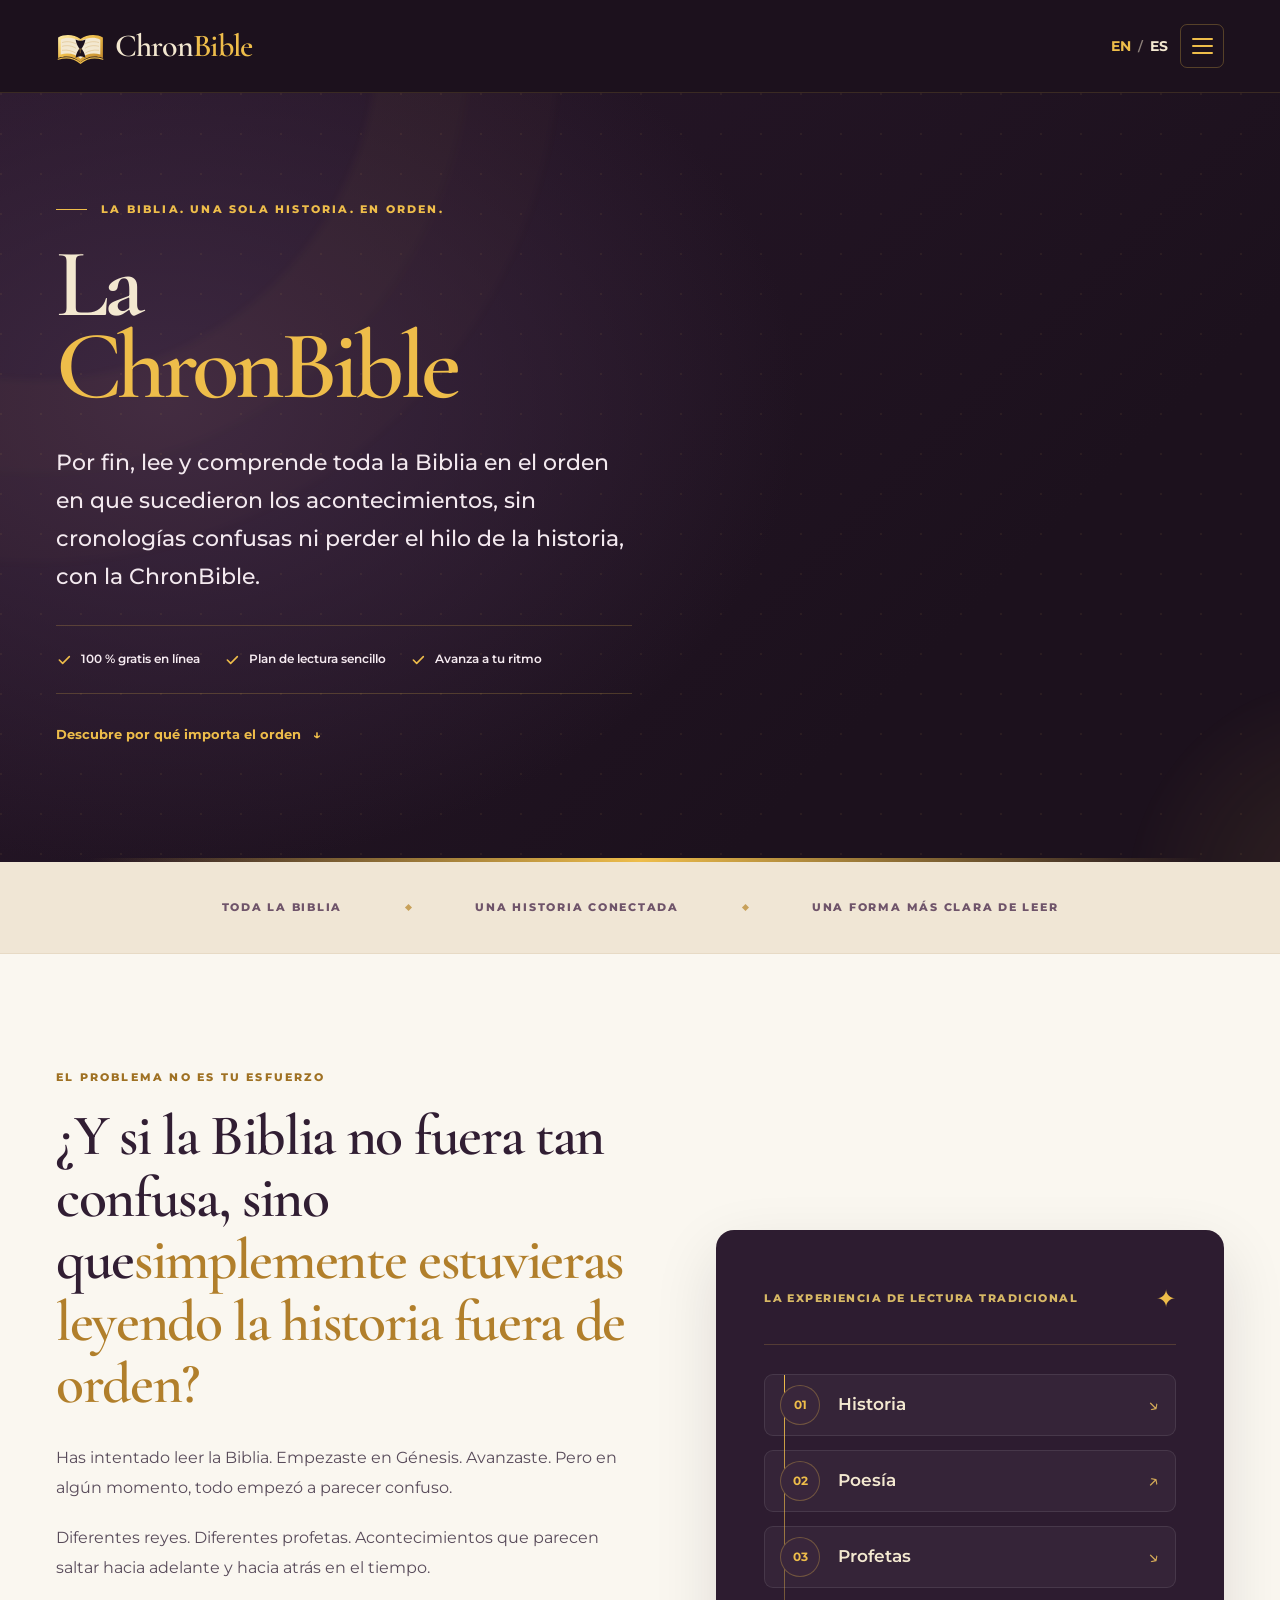
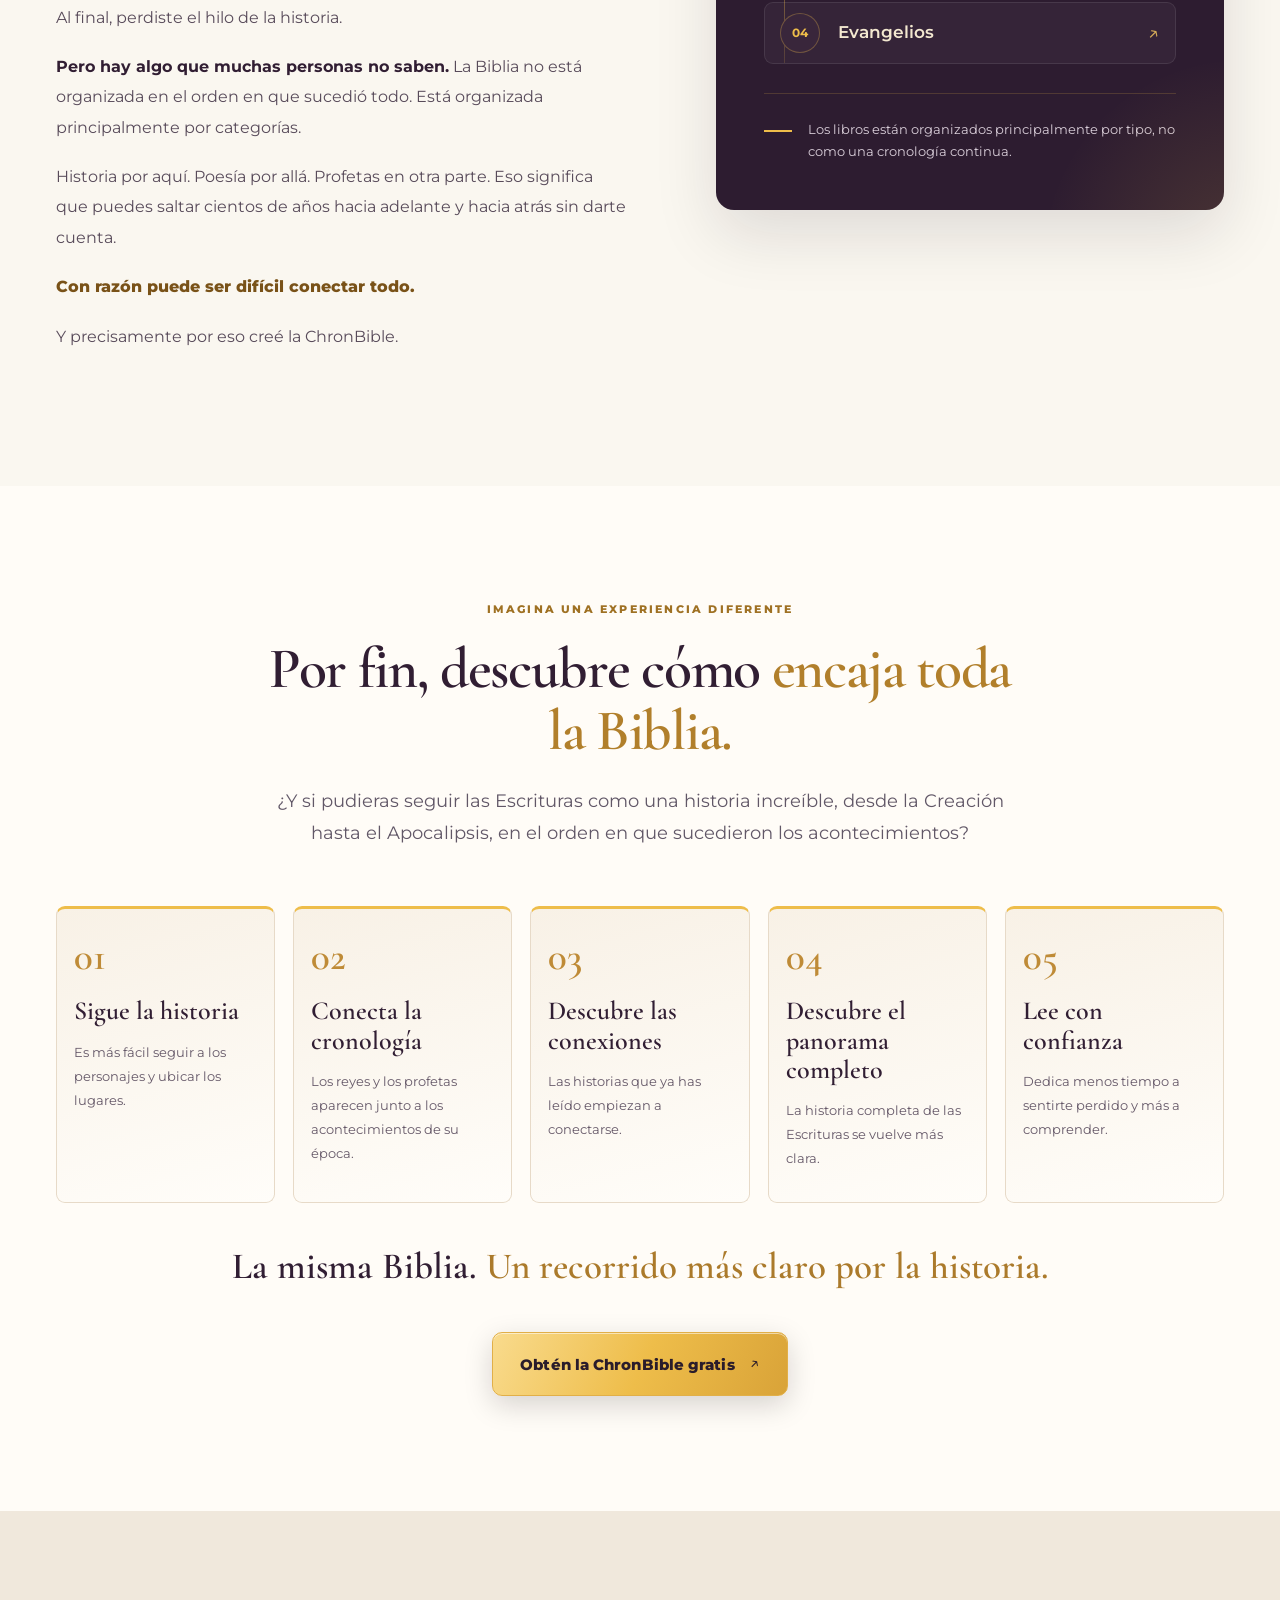
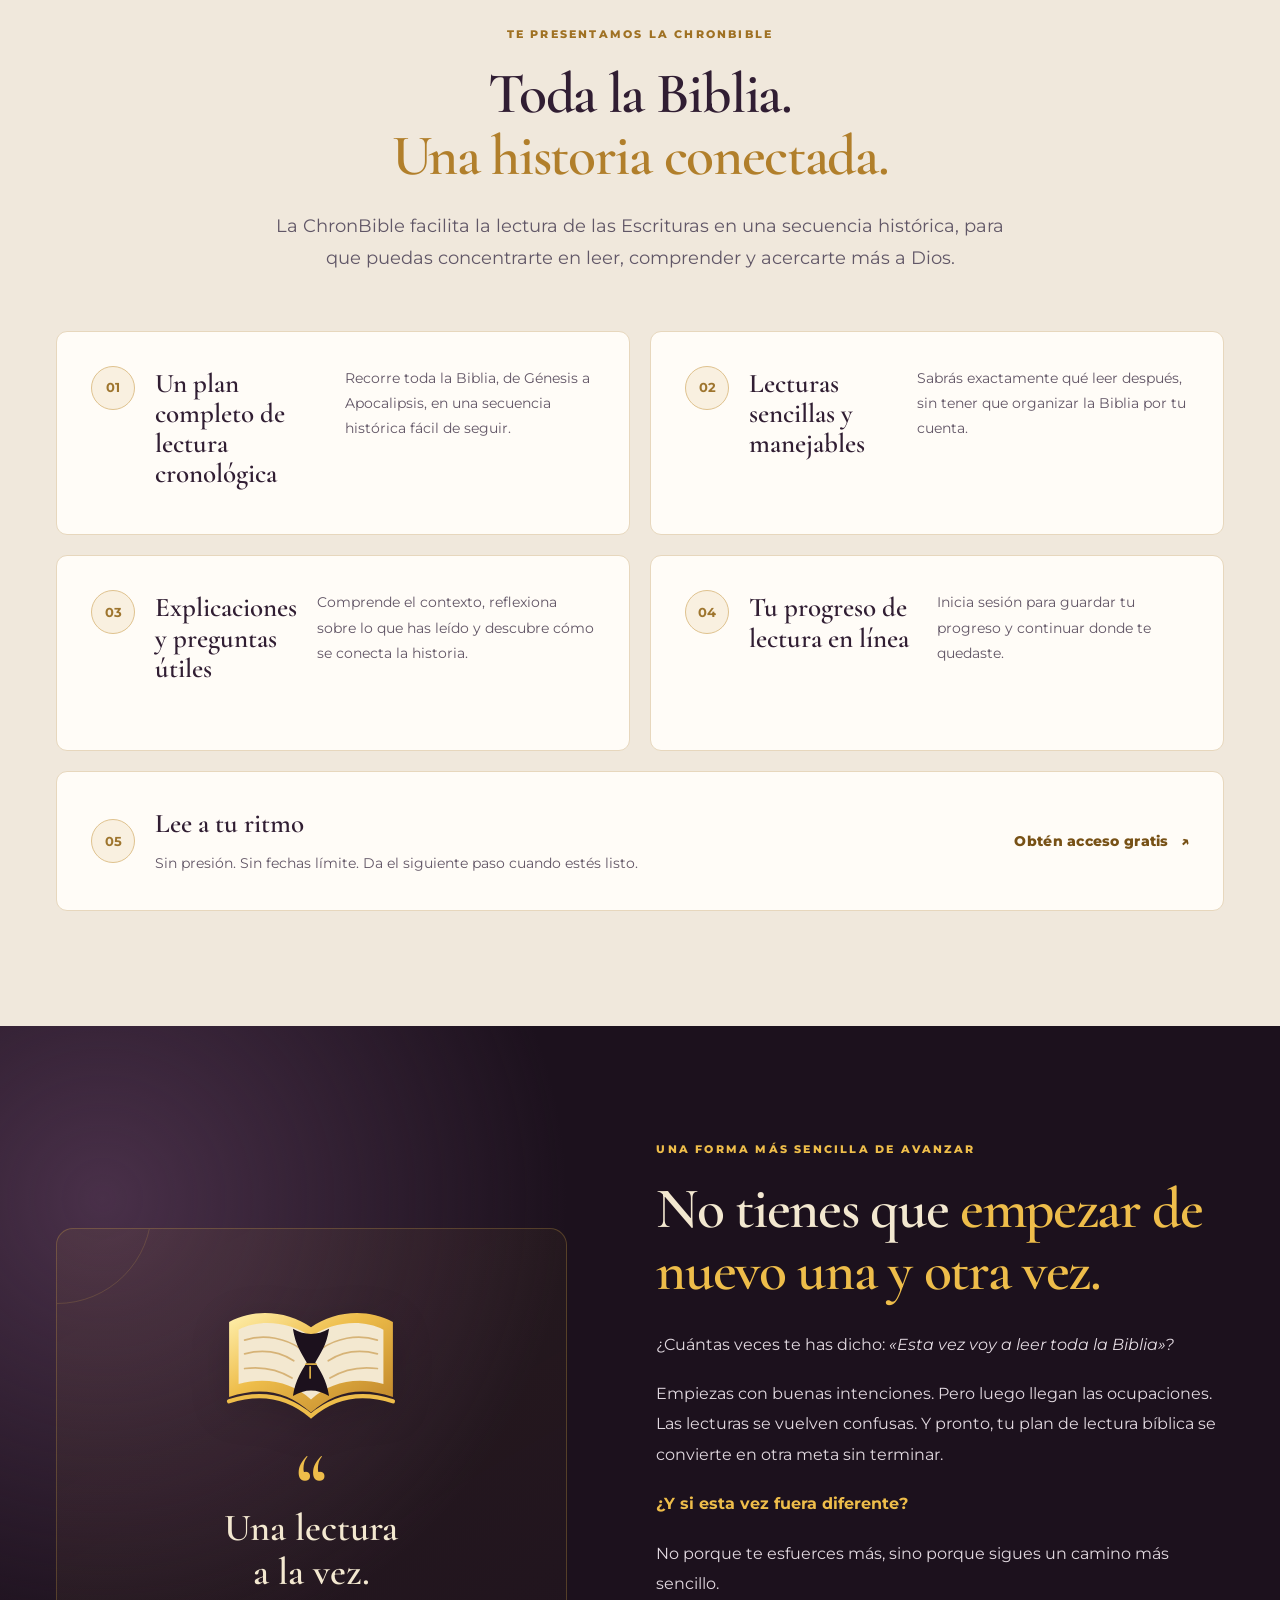
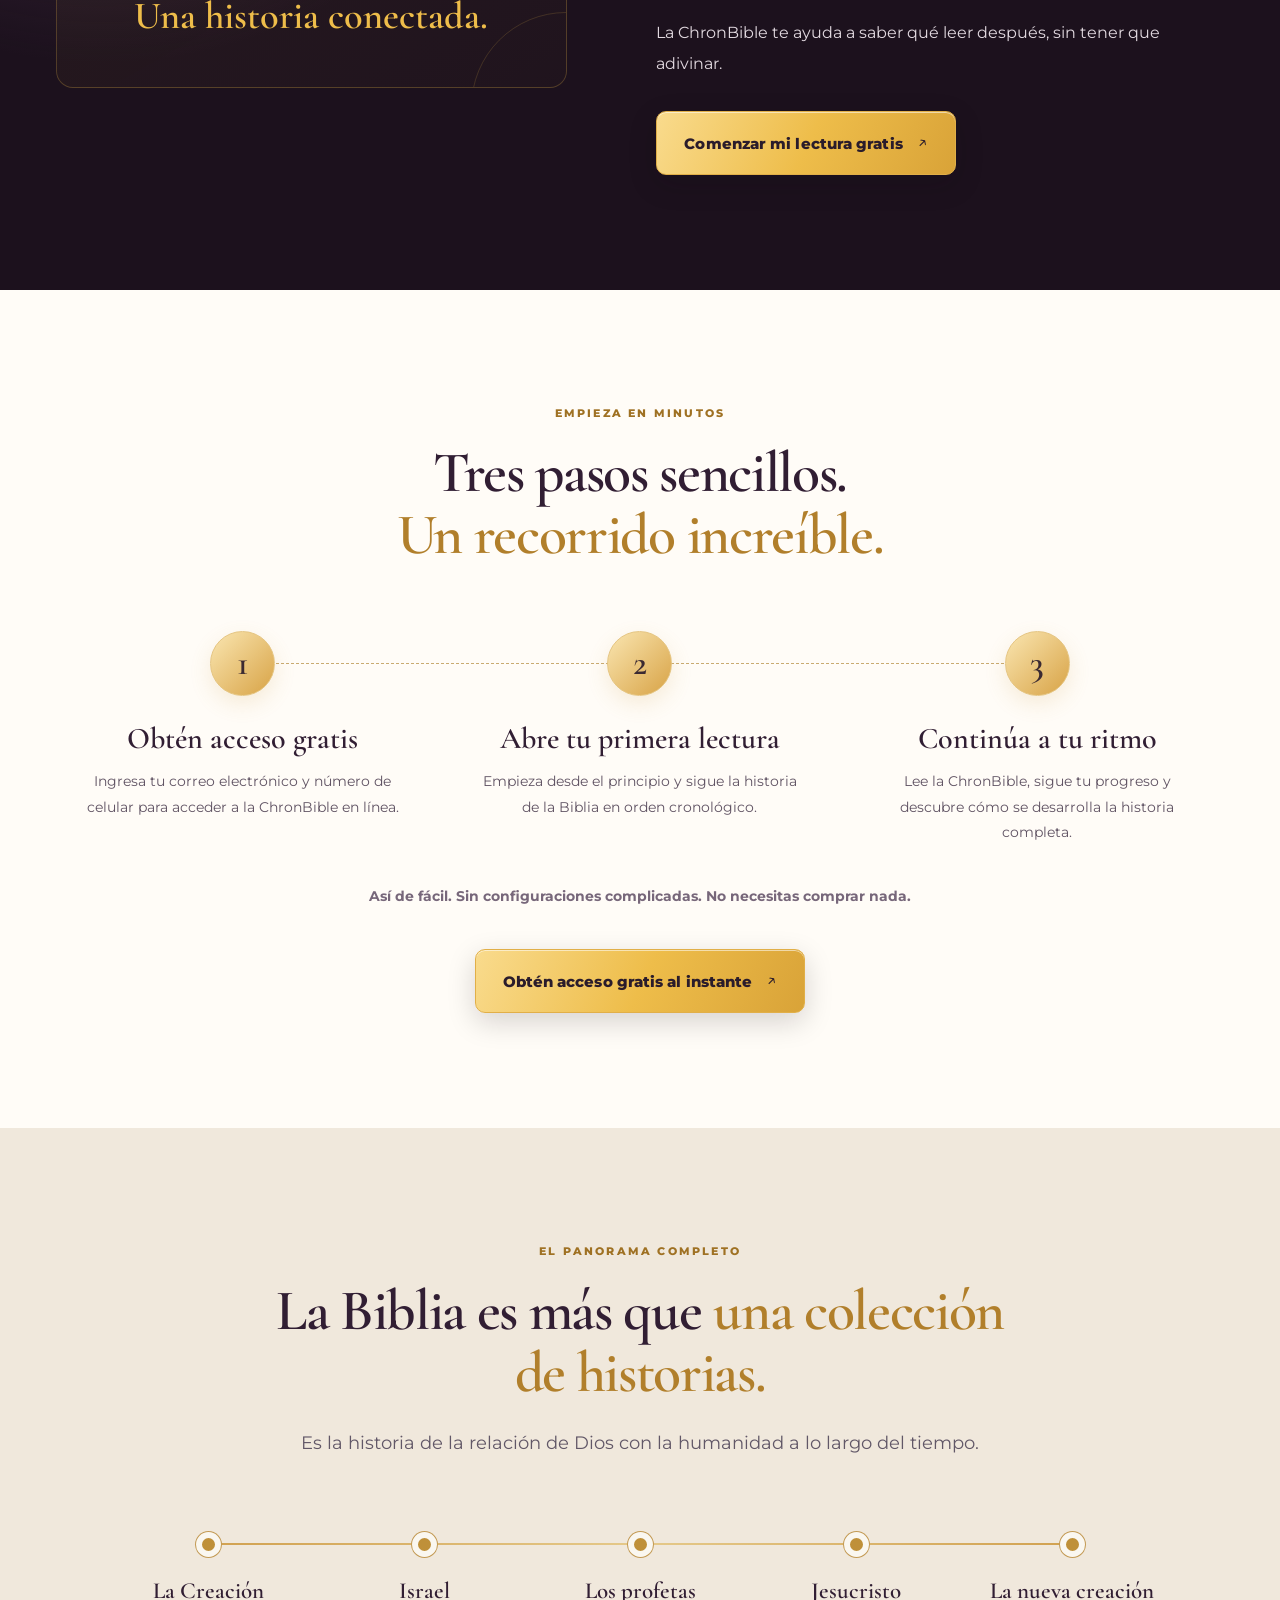
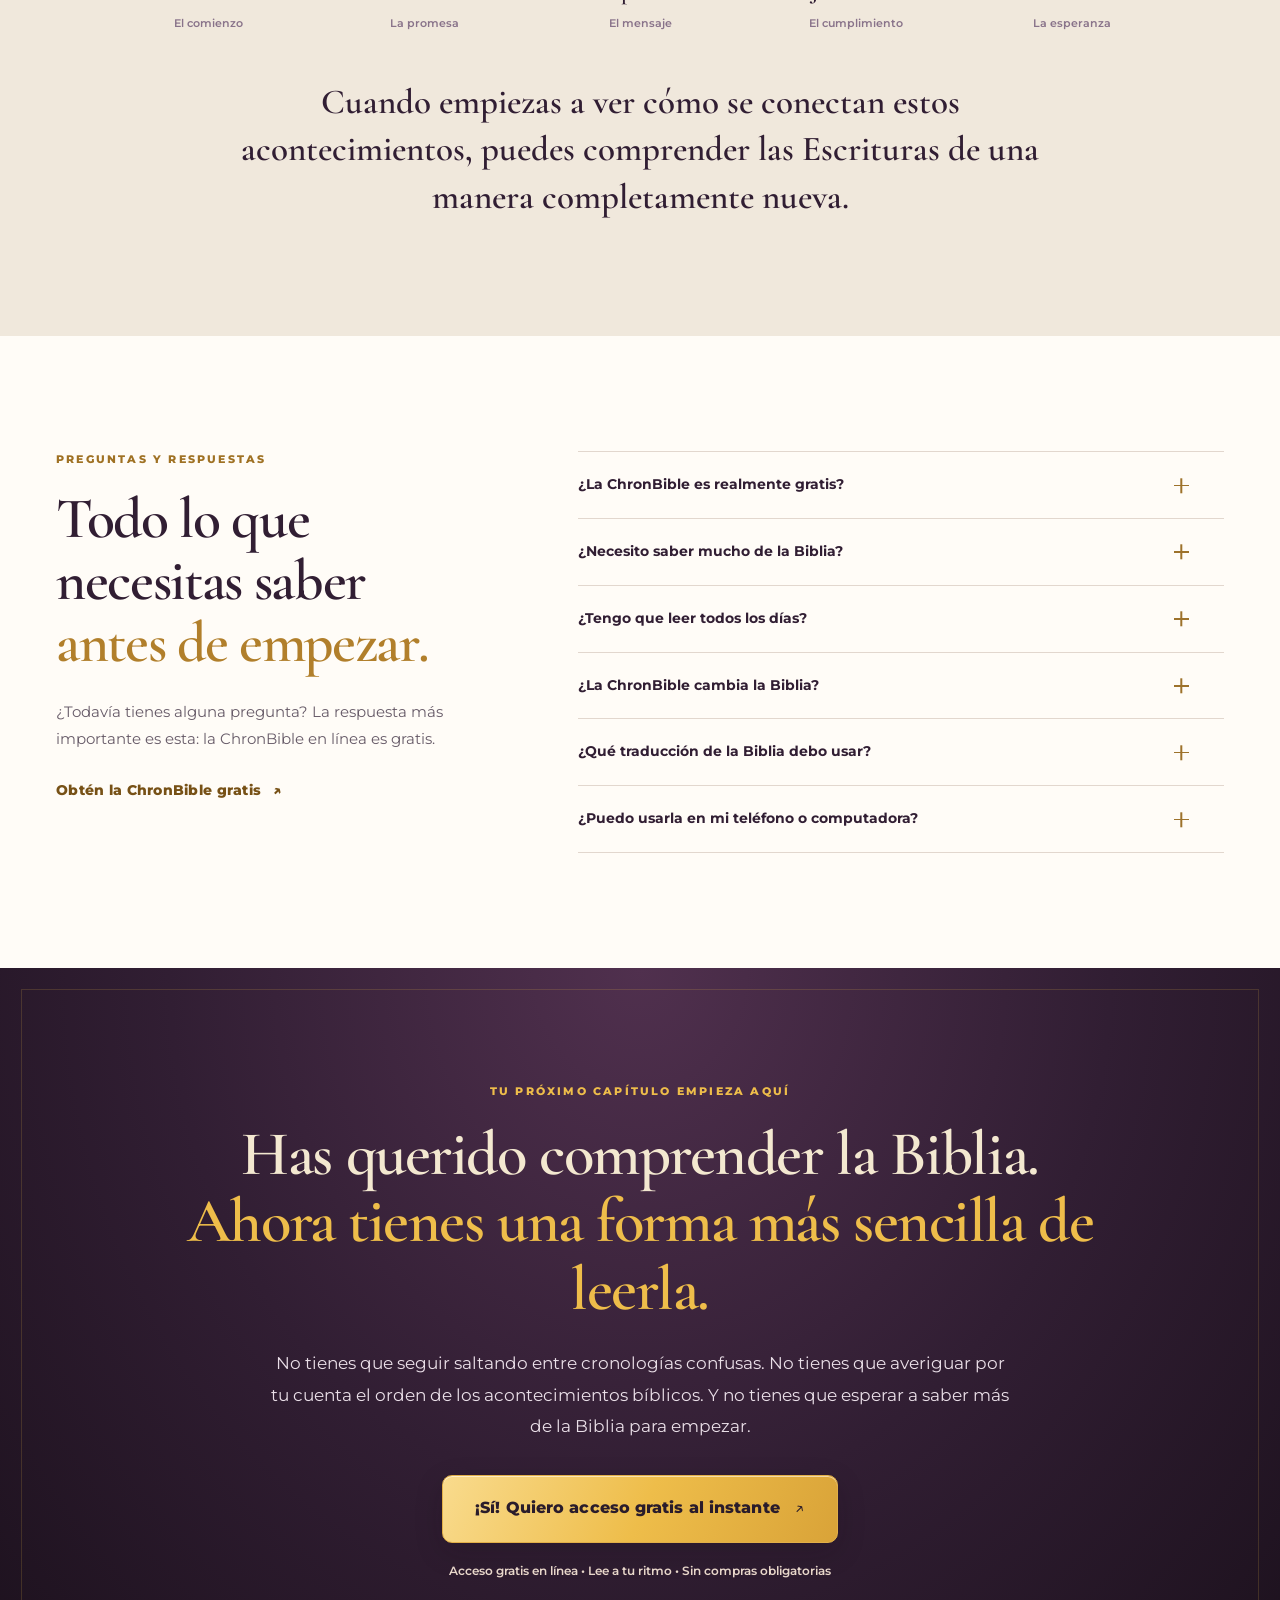
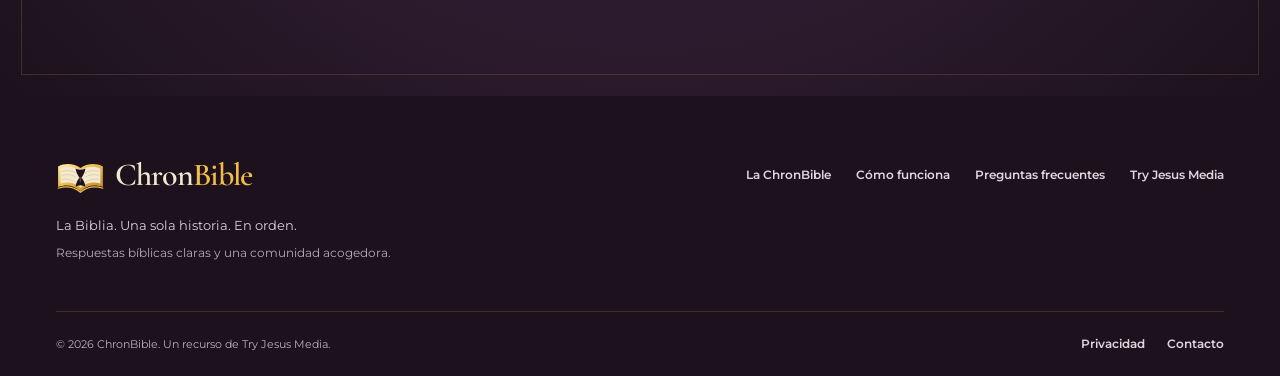
==== es/index.html @ 5b566056 "Add Spanish ChronBible landing page and EN/ES hamburger navigation on all screens" ====
<!doctype html>
<html lang="es">
<head>
  <meta charset="utf-8">
  <meta name="viewport" content="width=device-width, initial-scale=1">
  <meta name="theme-color" content="#1C111D">
  <meta name="description" content="Lee y comprende toda la Biblia en el orden en que sucedieron los acontecimientos con la ChronBible gratis. Obtén acceso al instante y sigue las Escrituras como una historia conectada.">
  <meta property="og:type" content="website">
  <meta property="og:site_name" content="ChronBible">
  <meta property="og:title" content="La ChronBible | La Biblia. Una sola historia. En orden.">
  <meta property="og:description" content="Por fin, lee y comprende toda la Biblia en el orden en que sucedieron los acontecimientos, sin cronologías confusas ni perder el hilo de la historia.">
  <title>La ChronBible | Lee la Biblia en el orden en que sucedió</title>
  <link rel="alternate" hreflang="en" href="/">
  <link rel="alternate" hreflang="es" href="/es/">
  <link rel="icon" type="image/svg+xml" href="/favicon.svg">
  <link rel="preconnect" href="https://fonts.googleapis.com">
  <link rel="preconnect" href="https://fonts.gstatic.com" crossorigin>
  <link href="https://fonts.googleapis.com/css2?family=Cormorant+Garamond:wght@500;600;700&family=Montserrat:wght@400;500;600;700;800&display=swap" rel="stylesheet">
  <link rel="stylesheet" href="/styles.css?v=20261124-language-menu">
  <script defer src="/script.js?v=20261124-language-menu"></script>
</head>
<body>
  <a class="skip-link" href="#main">Ir al contenido</a>

  <!-- Shared emblem. The gold Bible contains an hourglass in plum negative space. -->
  <svg class="svg-sprite" aria-hidden="true" xmlns="http://www.w3.org/2000/svg">
    <defs>
      <linearGradient id="cb-gold" x1="0" y1="0" x2="1" y2="1">
        <stop offset="0" stop-color="#fff0ae"/>
        <stop offset=".42" stop-color="#EEBD4A"/>
        <stop offset="1" stop-color="#bd8328"/>
      </linearGradient>
      <symbol id="chronbible-mark" viewBox="0 0 208 174">
        <path d="M104 57C78 39 40 34 9 51v87c38-13 68-6 95 18 27-24 57-31 95-18V51c-31-17-69-12-95 6Z" fill="url(#cb-gold)"/>
        <path d="M104 68C80 51 45 47 20 60v63c34-9 63-1 84 18 21-19 50-27 84-18V60c-25-13-60-9-84 8Z" fill="#F3E8D0"/>
        <path d="M27 72c24-8 49-1 65 10M27 88c23-6 43-1 57 8M27 105c23-3 42 3 55 11M181 72c-24-8-49-1-65 10M181 88c-23-6-43-1-57 8M181 105c-23-3-42 3-55 11" fill="none" stroke="#bd8328" stroke-width="2" stroke-linecap="round" opacity=".52"/>
        <!-- The hourglass is intentionally cut out of the pages, not drawn as a second object. -->
        <path d="M83 59Q104 71 125 59C122 79 114 89 109 98c5 9 13 19 16 39q-21-13-42 0c3-20 11-30 16-39-5-9-13-19-16-39Z" fill="#1C111D"/>
        <path d="M98 100h12M103 103v13" stroke="#EEBD4A" stroke-linecap="round" stroke-width="2" opacity=".9"/>
        <path d="M9 143c37-12 68-6 95 17 27-23 58-29 95-17" fill="none" stroke="#EEBD4A" stroke-width="5" stroke-linecap="round"/>
      </symbol>
    </defs>
  </svg>

  <header class="site-header" id="top">
    <div class="container header-inner">
      <a class="brand" href="#top" aria-label="ChronBible, volver al inicio">
        <svg class="brand-mark" aria-hidden="true"><use href="#chronbible-mark"></use></svg>
        <span class="brand-name">Chron<span>Bible</span></span>
      </a>
      <div class="header-controls">
        <nav class="language-switch" aria-label="Idioma">
          <a href="/" lang="en" hreflang="en" aria-label="English">EN</a>
          <span class="language-divider" aria-hidden="true">/</span>
          <a href="/es/" lang="es" hreflang="es" aria-label="Español" aria-current="page">ES</a>
        </nav>
      <button class="menu-toggle" type="button" aria-controls="mobile-nav" aria-expanded="false" aria-label="Abrir menú">
        <span></span><span></span><span></span>
      </button>
      </div>
    </div>
    <nav id="mobile-nav" class="mobile-nav" aria-label="Navegación principal" hidden>
      <a href="#why">La diferencia</a>
      <a href="#included">Qué incluye</a>
      <a href="#how">Cómo funciona</a>
      <a href="#faq">Preguntas frecuentes</a>
      <a class="button" href="#signup">Obtén acceso gratis</a>
    </nav>
  </header>

  <main id="main">
    <section class="hero" aria-labelledby="hero-title">
      <div class="hero-glow hero-glow-one" aria-hidden="true"></div>
      <div class="hero-glow hero-glow-two" aria-hidden="true"></div>
      <div class="container hero-grid">
        <div class="hero-copy">
          <p class="eyebrow"><span class="eyebrow-rule"></span> LA BIBLIA. UNA SOLA HISTORIA. EN ORDEN.</p>
          <h1 id="hero-title">La <span>ChronBible</span></h1>
          <p class="hero-description">Por fin, lee y comprende toda la Biblia en el orden en que sucedieron los acontecimientos, sin cronologías confusas ni perder el hilo de la historia, con la ChronBible.</p>
          <div class="hero-points" aria-label="Beneficios">
            <span><svg viewBox="0 0 24 24" aria-hidden="true"><path d="m5 12 5 5L20 7"/></svg> 100 % gratis en línea</span>
            <span><svg viewBox="0 0 24 24" aria-hidden="true"><path d="m5 12 5 5L20 7"/></svg> Plan de lectura sencillo</span>
            <span><svg viewBox="0 0 24 24" aria-hidden="true"><path d="m5 12 5 5L20 7"/></svg> Avanza a tu ritmo</span>
          </div>
          <a class="hero-secondary" href="#why">Descubre por qué importa el orden <span aria-hidden="true">↓</span></a>
        </div>

        <!-- Omnisend owns the form fields, consent, submission, and styling. -->
        <div id="signup">
          <div id="omnisend-embedded-v2-6b061948d5aa155e74485056"></div>
        </div>
      </div>
      <div class="hero-bottom-line" aria-hidden="true"></div>
    </section>

    <div class="value-strip" aria-label="Por qué elegir la ChronBible">
      <div class="container value-strip-inner">
        <span>TODA LA BIBLIA</span><i aria-hidden="true"></i><span>UNA HISTORIA CONECTADA</span><i aria-hidden="true"></i><span>UNA FORMA MÁS CLARA DE LEER</span>
      </div>
    </div>

    <section class="section section-light problem-section" id="why" aria-labelledby="why-title">
      <div class="container two-column">
        <div class="section-copy">
          <p class="section-label">EL PROBLEMA NO ES TU ESFUERZO</p>
          <h2 id="why-title">¿Y si la Biblia no fuera tan confusa, sino que<em>simplemente estuvieras leyendo la historia fuera de orden?</em></h2>
          <p>Has intentado leer la Biblia. Empezaste en Génesis. Avanzaste. Pero en algún momento, todo empezó a parecer confuso.</p>
          <p>Diferentes reyes. Diferentes profetas. Acontecimientos que parecen saltar hacia adelante y hacia atrás en el tiempo.</p>
          <p>Al final, perdiste el hilo de la historia.</p>
          <p><strong>Pero hay algo que muchas personas no saben.</strong> La Biblia no está organizada en el orden en que sucedió todo. Está organizada principalmente por categorías.</p>
          <p>Historia por aquí. Poesía por allá. Profetas en otra parte. Eso significa que puedes saltar cientos de años hacia adelante y hacia atrás sin darte cuenta.</p>
          <p class="copy-highlight">Con razón puede ser difícil conectar todo.</p>
          <p>Y precisamente por eso creé la ChronBible.</p>
        </div>
        <div class="timeline-graphic" aria-label="La Biblia suele organizarse por categorías y no estrictamente por el orden de los acontecimientos">
          <div class="timeline-graphic-head">
            <span class="mini-label">LA EXPERIENCIA DE LECTURA TRADICIONAL</span>
            <span class="tiny-cross" aria-hidden="true">✦</span>
          </div>
          <div class="timeline-track">
            <div class="timeline-item"><span class="timeline-num">01</span><strong>Historia</strong><span class="timeline-arrow">↘</span></div>
            <div class="timeline-item"><span class="timeline-num">02</span><strong>Poesía</strong><span class="timeline-arrow">↗</span></div>
            <div class="timeline-item"><span class="timeline-num">03</span><strong>Profetas</strong><span class="timeline-arrow">↘</span></div>
            <div class="timeline-item"><span class="timeline-num">04</span><strong>Evangelios</strong><span class="timeline-arrow">↗</span></div>
          </div>
          <div class="timeline-graphic-footer">
            <span class="diagram-line" aria-hidden="true"></span>
            <p>Los libros están organizados principalmente por tipo, no como una cronología continua.</p>
          </div>
        </div>
      </div>
    </section>

    <section class="section benefits-section" id="benefits" aria-labelledby="benefits-title">
      <div class="container">
        <div class="section-centered narrow">
          <p class="section-label">IMAGINA UNA EXPERIENCIA DIFERENTE</p>
          <h2 id="benefits-title">Por fin, descubre cómo <em>encaja toda la Biblia.</em></h2>
          <p>¿Y si pudieras seguir las Escrituras como una historia increíble, desde la Creación hasta el Apocalipsis, en el orden en que sucedieron los acontecimientos?</p>
        </div>
        <div class="benefits-grid">
          <article class="benefit">
            <span class="benefit-number">01</span>
            <h3>Sigue la historia</h3>
            <p>Es más fácil seguir a los personajes y ubicar los lugares.</p>
          </article>
          <article class="benefit">
            <span class="benefit-number">02</span>
            <h3>Conecta la cronología</h3>
            <p>Los reyes y los profetas aparecen junto a los acontecimientos de su época.</p>
          </article>
          <article class="benefit">
            <span class="benefit-number">03</span>
            <h3>Descubre las conexiones</h3>
            <p>Las historias que ya has leído empiezan a conectarse.</p>
          </article>
          <article class="benefit">
            <span class="benefit-number">04</span>
            <h3>Descubre el panorama completo</h3>
            <p>La historia completa de las Escrituras se vuelve más clara.</p>
          </article>
          <article class="benefit">
            <span class="benefit-number">05</span>
            <h3>Lee con confianza</h3>
            <p>Dedica menos tiempo a sentirte perdido y más a comprender.</p>
          </article>
        </div>
        <p class="benefits-bottom">La misma Biblia. <em>Un recorrido más claro por la historia.</em></p>
        <div class="center-cta"><a class="button" href="#signup">Obtén la ChronBible gratis <span aria-hidden="true">↗</span></a></div>
      </div>
    </section>

    <section class="section included-section" id="included" aria-labelledby="included-title">
      <div class="container">
        <div class="section-centered narrow">
          <p class="section-label">TE PRESENTAMOS LA CHRONBIBLE</p>
          <h2 id="included-title">Toda la Biblia.<br><em>Una historia conectada.</em></h2>
          <p>La ChronBible facilita la lectura de las Escrituras en una secuencia histórica, para que puedas concentrarte en leer, comprender y acercarte más a Dios.</p>
        </div>
        <div class="included-grid">
          <article class="included-card">
            <span class="card-icon" aria-hidden="true">01</span>
            <h3>Un plan completo de lectura cronológica</h3>
            <p>Recorre toda la Biblia, de Génesis a Apocalipsis, en una secuencia histórica fácil de seguir.</p>
          </article>
          <article class="included-card">
            <span class="card-icon" aria-hidden="true">02</span>
            <h3>Lecturas sencillas y manejables</h3>
            <p>Sabrás exactamente qué leer después, sin tener que organizar la Biblia por tu cuenta.</p>
          </article>
          <article class="included-card">
            <span class="card-icon" aria-hidden="true">03</span>
            <h3>Explicaciones y preguntas útiles</h3>
            <p>Comprende el contexto, reflexiona sobre lo que has leído y descubre cómo se conecta la historia.</p>
          </article>
          <article class="included-card">
            <span class="card-icon" aria-hidden="true">04</span>
            <h3>Tu progreso de lectura en línea</h3>
            <p>Inicia sesión para guardar tu progreso y continuar donde te quedaste.</p>
          </article>
          <article class="included-card included-wide">
            <span class="card-icon" aria-hidden="true">05</span>
            <div>
              <h3>Lee a tu ritmo</h3>
              <p>Sin presión. Sin fechas límite. Da el siguiente paso cuando estés listo.</p>
            </div>
            <a class="text-link" href="#signup">Obtén acceso gratis <span aria-hidden="true">↗</span></a>
          </article>
        </div>
      </div>
    </section>

    <section class="section fresh-start-section" aria-labelledby="fresh-start-title">
      <div class="container fresh-start-grid">
        <div class="fresh-start-quote" aria-hidden="true">
          <svg class="large-mark"><use href="#chronbible-mark"></use></svg>
          <div class="book-quote">
            <span>“</span>
            <p>Una lectura<br>a la vez.<br><em>Una historia conectada.</em></p>
          </div>
        </div>
        <div class="section-copy section-copy-on-dark">
          <p class="section-label">UNA FORMA MÁS SENCILLA DE AVANZAR</p>
          <h2 id="fresh-start-title">No tienes que <em>empezar de nuevo una y otra vez.</em></h2>
          <p>¿Cuántas veces te has dicho: <em>«Esta vez voy a leer toda la Biblia»?</em></p>
          <p>Empiezas con buenas intenciones. Pero luego llegan las ocupaciones. Las lecturas se vuelven confusas. Y pronto, tu plan de lectura bíblica se convierte en otra meta sin terminar.</p>
          <p><strong>¿Y si esta vez fuera diferente?</strong></p>
          <p>No porque te esfuerces más, sino porque sigues un camino más sencillo.</p>
          <p>La ChronBible te ayuda a saber qué leer después, sin tener que adivinar.</p>
          <a class="button" href="#signup">Comenzar mi lectura gratis <span aria-hidden="true">↗</span></a>
        </div>
      </div>
    </section>

    <section class="section steps-section" id="how" aria-labelledby="how-title">
      <div class="container">
        <div class="section-centered narrow">
          <p class="section-label">EMPIEZA EN MINUTOS</p>
          <h2 id="how-title">Tres pasos sencillos.<br><em>Un recorrido increíble.</em></h2>
        </div>
        <div class="steps-grid">
          <article class="step">
            <div class="step-number">1</div>
            <h3>Obtén acceso gratis</h3>
            <p>Ingresa tu correo electrónico y número de celular para acceder a la ChronBible en línea.</p>
          </article>
          <article class="step">
            <div class="step-number">2</div>
            <h3>Abre tu primera lectura</h3>
            <p>Empieza desde el principio y sigue la historia de la Biblia en orden cronológico.</p>
          </article>
          <article class="step">
            <div class="step-number">3</div>
            <h3>Continúa a tu ritmo</h3>
            <p>Lee la ChronBible, sigue tu progreso y descubre cómo se desarrolla la historia completa.</p>
          </article>
        </div>
        <p class="steps-reassurance">Así de fácil. Sin configuraciones complicadas. No necesitas comprar nada.</p>
        <div class="center-cta"><a href="#signup" class="button">Obtén acceso gratis al instante <span aria-hidden="true">↗</span></a></div>
      </div>
    </section>

    <section class="story-section section" aria-labelledby="story-title">
      <div class="container">
        <div class="section-centered narrow">
          <p class="section-label">EL PANORAMA COMPLETO</p>
          <h2 id="story-title">La Biblia es más que <em>una colección de historias.</em></h2>
          <p>Es la historia de la relación de Dios con la humanidad a lo largo del tiempo.</p>
        </div>
        <div class="story-line" aria-label="Desde la Creación hasta el Apocalipsis">
          <div><span class="story-dot"></span><strong>La Creación</strong><small>El comienzo</small></div>
          <div><span class="story-dot"></span><strong>Israel</strong><small>La promesa</small></div>
          <div><span class="story-dot"></span><strong>Los profetas</strong><small>El mensaje</small></div>
          <div><span class="story-dot"></span><strong>Jesucristo</strong><small>El cumplimiento</small></div>
          <div><span class="story-dot"></span><strong>La nueva creación</strong><small>La esperanza</small></div>
        </div>
        <p class="story-closing">Cuando empiezas a ver cómo se conectan estos acontecimientos, puedes comprender las Escrituras de una manera completamente nueva.</p>
      </div>
    </section>

    <section class="section faq-section" id="faq" aria-labelledby="faq-title">
      <div class="container faq-grid">
        <div class="faq-lead">
          <p class="section-label">PREGUNTAS Y RESPUESTAS</p>
          <h2 id="faq-title">Todo lo que necesitas saber <em>antes de empezar.</em></h2>
          <p>¿Todavía tienes alguna pregunta? La respuesta más importante es esta: la ChronBible en línea es gratis.</p>
          <a class="text-link" href="#signup">Obtén la ChronBible gratis <span aria-hidden="true">↗</span></a>
        </div>
        <div class="faq-list">
          <details>
            <summary>¿La ChronBible es realmente gratis?<span class="faq-plus" aria-hidden="true"></span></summary>
            <p>¡Sí! El acceso a toda la ChronBible en línea es gratis. No necesitas comprar nada.</p>
          </details>
          <details>
            <summary>¿Necesito saber mucho de la Biblia?<span class="faq-plus" aria-hidden="true"></span></summary>
            <p>Para nada. La ChronBible está diseñada tanto para principiantes como para lectores con experiencia.</p>
          </details>
          <details>
            <summary>¿Tengo que leer todos los días?<span class="faq-plus" aria-hidden="true"></span></summary>
            <p>No. Puedes leer a tu ritmo y volver cuando quieras.</p>
          </details>
          <details>
            <summary>¿La ChronBible cambia la Biblia?<span class="faq-plus" aria-hidden="true"></span></summary>
            <p>No. La ChronBible presenta las Escrituras en una secuencia de lectura histórica. El texto bíblico no cambia. Algunas fechas históricas y el orden de ciertos acontecimientos son inciertos.</p>
          </details>
          <details>
            <summary>¿Qué traducción de la Biblia debo usar?<span class="faq-plus" aria-hidden="true"></span></summary>
            <p>Puedes acompañar las lecturas de la ChronBible con tu traducción preferida de la Biblia.</p>
          </details>
          <details>
            <summary>¿Puedo usarla en mi teléfono o computadora?<span class="faq-plus" aria-hidden="true"></span></summary>
            <p>¡Sí! La ChronBible en línea funciona en teléfonos, tabletas y computadoras compatibles.</p>
          </details>
        </div>
      </div>
    </section>

    <section class="closing-section" aria-labelledby="closing-title">
      <div class="container closing-inner">
        <p class="section-label">TU PRÓXIMO CAPÍTULO EMPIEZA AQUÍ</p>
        <h2 id="closing-title">Has querido comprender la Biblia.<br><em>Ahora tienes una forma más sencilla de leerla.</em></h2>
        <p>No tienes que seguir saltando entre cronologías confusas. No tienes que averiguar por tu cuenta el orden de los acontecimientos bíblicos. Y no tienes que esperar a saber más de la Biblia para empezar.</p>
        <a class="button button-large" href="#signup">¡Sí! Quiero acceso gratis al instante <span aria-hidden="true">↗</span></a>
        <span class="closing-fineprint">Acceso gratis en línea • Lee a tu ritmo • Sin compras obligatorias</span>
      </div>
    </section>
  </main>

  <footer class="site-footer">
    <div class="container footer-top">
      <div class="footer-brand">
        <a class="brand" href="#top">
          <svg class="brand-mark" aria-hidden="true"><use href="#chronbible-mark"></use></svg>
          <span class="brand-name">Chron<span>Bible</span></span>
        </a>
        <p>La Biblia. Una sola historia. En orden.</p>
        <p class="footer-muted">Respuestas bíblicas claras y una comunidad acogedora.</p>
      </div>
      <div class="footer-links">
        <a href="#included">La ChronBible</a>
        <a href="#how">Cómo funciona</a>
        <a href="#faq">Preguntas frecuentes</a>
        <a href="https://tryjesusmedia.com/es/" target="_blank" rel="noopener noreferrer">Try Jesus Media</a>
      </div>
    </div>
    <div class="container footer-bottom">
      <p>© <span id="year">2026</span> ChronBible. Un recurso de Try Jesus Media.</p>
      <div>
        <a href="https://tryjesusmedia.com/privacy" target="_blank" rel="noopener noreferrer">Privacidad</a>
        <a href="mailto:info@tryjesusmedia.com">Contacto</a>
      </div>
    </div>
  </footer>
  <script
    data-omnisend-loader="true"
    type="text/javascript"
  >

    window.omnisend = window.omnisend || [];

    omnisend.push([
      "brandID",
      "6995f37d2de8216a26d88410"
    ]);

    omnisend.push([
      "track",
      "$pageViewed"
    ]);

    !function () {

      var e = document.createElement("script");

      e.type = "text/javascript";
      e.async = true;
      e.src = "https://omnisnippet1.com/inshop/launcher-v2.js";

      var t = document.getElementsByTagName("script")[0];

      t.parentNode.insertBefore(e, t);

    }();

  </script>
</body>
</html>
---- styles.css ----
/* ChronBible — premium TJM1 design system.
   IMPORTANT: Never style Omnisend's internal fields, labels, buttons or typography.
   All site styles are keyed to our own class names. */
:root {
  --plum:#311E33; --midnight:#1C111D; --gold:#EEBD4A; --ivory:#F3E8D0;
  --charcoal:#171418; --cream:#FAF7F0; --paper:#FFFCF7; --muted:#625568;
  --gold-dark:#B17F2B; --border:#E8DCD0; --heading:'Cormorant Garamond', Georgia,serif;
  --body:'Montserrat',Arial,sans-serif; --shadow:0 24px 64px rgba(28,17,29,.12);
}
*,*::before,*::after{box-sizing:border-box}
html{scroll-behavior:smooth;scroll-padding-top:92px}
body{margin:0;background:var(--cream);color:var(--plum);font:400 16px/1.72 var(--body);-webkit-font-smoothing:antialiased}
a{color:inherit;text-decoration:none}
button{font:inherit}
img,svg{max-width:100%}
:focus-visible{outline:3px solid var(--gold);outline-offset:4px}
::selection{background:var(--gold);color:var(--midnight)}
.container{width:min(1168px,calc(100% - 48px));margin-inline:auto}
.svg-sprite{position:absolute;top:0;left:0;width:0;height:0;overflow:hidden}
.skip-link{position:fixed;z-index:1000;top:-80px;left:16px;background:#fff;color:var(--plum);padding:10px 16px;border-radius:8px}
.skip-link:focus{top:16px}
h1,h2,h3,p{margin-top:0}
h1,h2,h3{font-family:var(--heading);font-weight:600}
h2{font-size:clamp(41px,4.5vw,63px);line-height:1.075;letter-spacing:-.023em}
h3{font-size:29px;line-height:1.12}
h2 em,h3 em{color:var(--gold-dark);font-weight:600;font-style:normal}
.section{padding:clamp(76px,9vw,126px) 0}
.section-label,.eyebrow,.signup-kicker,.mini-label{font:800 11px/1.5 var(--body);letter-spacing:.2em;text-transform:uppercase}
.section-label{color:#9F7123;margin:0 0 21px}
.section-centered{text-align:center}
.narrow{max-width:750px;margin:0 auto}
.section-centered>h2{margin:0 0 22px}
.section-centered>p:not(.section-label){font-size:18px;line-height:1.8;color:#615767;margin:0 auto}
.button{display:inline-flex;align-items:center;justify-content:center;gap:14px;min-height:64px;padding:17px 27px;background:linear-gradient(115deg,#F9DB8D 0%,#EEBD4A 51%,#D9A338 100%);color:#2A1C2B;border:1px solid #E1AF48;border-radius:10px;box-shadow:0 9px 28px rgba(20,10,20,.17),inset 0 1px 0 rgba(255,255,255,.55);font:800 15px/1.4 var(--body);letter-spacing:.006em;text-align:center;transition:transform .2s ease,box-shadow .2s ease,filter .2s ease}
.button:hover{transform:translateY(-2px);box-shadow:0 15px 37px rgba(20,10,20,.24);filter:brightness(1.025)}
.button:active{transform:translateY(0)}
.button span{font-size:18px;font-weight:400}
.button-small{min-height:46px;padding:12px 19px;font-size:12px;border-radius:8px}
.button-large{min-height:68px;padding:18px 32px;font-size:16px}
.text-link{display:inline-flex;align-items:center;gap:12px;font-size:14px;font-weight:800;letter-spacing:.02em;color:#775116}
.text-link:hover{text-decoration:underline;text-underline-offset:5px}
.center-cta{text-align:center;margin-top:41px}

/* Header */
.site-header{position:relative;z-index:30;background:var(--midnight);border-bottom:1px solid rgba(238,189,74,.14)}
.header-inner{display:flex;align-items:center;gap:30px;min-height:92px}
.brand{display:inline-flex;align-items:center;gap:10px;white-space:nowrap;flex-shrink:0}
.brand-mark{width:49px;height:46px;overflow:visible;flex-shrink:0}
.brand-name{font:600 32px/1 var(--heading);letter-spacing:-.034em;color:var(--ivory)}
.brand-name span{color:var(--gold)}

/* Hero */
.hero{position:relative;isolation:isolate;overflow:hidden;background:radial-gradient(ellipse 65% 80% at 13% 40%,#3d2841 0%,transparent 76%),linear-gradient(135deg,#28172a 0%,#1C111D 73%);color:var(--ivory);padding:clamp(64px,7.5vw,112px) 0 clamp(75px,8vw,114px)}
.hero::before{content:"";position:absolute;inset:0;pointer-events:none;opacity:.18;background-image:url("data:image/svg+xml,%3Csvg xmlns='http://www.w3.org/2000/svg' width='40' height='40' viewBox='0 0 40 40'%3E%3Ccircle cx='1' cy='1' r='.7' fill='%23EEBD4A'/%3E%3C/svg%3E");z-index:-1}
.hero-glow{position:absolute;pointer-events:none;border-radius:50%;filter:blur(4px);z-index:-1}
.hero-glow-one{width:690px;height:690px;top:-400px;left:-310px;border:1px solid rgba(238,189,74,.1);box-shadow:0 0 0 90px rgba(238,189,74,.017),0 0 0 180px rgba(238,189,74,.014)}
.hero-glow-two{width:430px;height:430px;right:-280px;bottom:-250px;background:radial-gradient(circle,rgba(238,189,74,.10),transparent 75%)}
.hero-grid{display:grid;grid-template-columns:minmax(0,1.04fr) minmax(360px,.92fr);align-items:center;gap:clamp(42px,6.5vw,100px)}
.hero-copy{padding:12px 0}
.eyebrow{color:var(--gold);display:flex;align-items:center;gap:14px;margin:0 0 25px}
.eyebrow-rule{display:inline-block;width:31px;height:1px;background:var(--gold)}
.hero h1{font-size:clamp(66px,7.6vw,112px);line-height:.85;letter-spacing:-.048em;font-weight:600;margin:0 0 35px}
.hero h1 span{display:block;color:var(--gold)}
.hero-description{max-width:660px;font-size:clamp(18px,1.7vw,22px);font-weight:500;line-height:1.75;color:#F3E9EF;margin-bottom:30px}
.hero-points{display:flex;align-items:flex-start;flex-wrap:wrap;column-gap:24px;row-gap:10px;padding:23px 0;border-top:1px solid rgba(238,189,74,.22);border-bottom:1px solid rgba(238,189,74,.22)}
.hero-points span{display:inline-flex;align-items:center;gap:9px;color:#F5EAF0;font-size:12px;font-weight:600}
.hero-points svg{width:16px;height:16px;fill:none;stroke:var(--gold);stroke-width:2.4;stroke-linecap:round;stroke-linejoin:round;flex-shrink:0}
.hero-secondary{display:inline-flex;gap:12px;align-items:center;font-size:13px;font-weight:700;color:var(--gold);margin-top:29px}
.hero-secondary:hover{text-decoration:underline;text-underline-offset:4px}
.hero-bottom-line{position:absolute;bottom:0;left:0;right:0;height:4px;background:linear-gradient(90deg,transparent 7%,var(--gold) 50%,transparent 94%)}

/* Omnisend shell. DO NOT target form elements or any Omnisend descendants. */
.signup-card{position:relative;min-width:0;border-radius:18px;padding:8px;background:linear-gradient(155deg,#ffeeb3,#d09b3b 32%,#74522c 55%,#f4cd72 100%);box-shadow:0 34px 72px rgba(0,0,0,.29)}
.signup-card-inner{border-radius:11px;background:var(--paper);color:var(--plum);padding:clamp(26px,3.8vw,47px);min-height:485px}
.signup-kicker{color:#9a6a23;margin-bottom:20px}
.signup-card h2{font-size:clamp(37px,3.5vw,51px);line-height:1.03;letter-spacing:-.024em;margin-bottom:17px}
.signup-card h2 em{color:#aa7626;font-style:normal}
.signup-intro{font-size:15px;font-weight:600;color:#554655;line-height:1.65;margin-bottom:23px}
/* The form's internal appearance belongs entirely to Omnisend. */
#omnisend-form-slot{all:initial;display:block;width:100%;min-height:180px}
.form-placeholder{font-family:var(--body);font-size:13px;line-height:1.55;min-height:184px;border:1.5px dashed #D1AD6F;border-radius:11px;background:#F9F3E7;display:flex;flex-direction:column;justify-content:center;align-items:center;text-align:center;padding:19px 13px;gap:5px;color:#574756}
.form-placeholder-icon{display:flex;align-items:center;justify-content:center;width:42px;height:42px;margin-bottom:4px;border-radius:50%;background:#F1E1C4;color:#9C6B1F}
.form-placeholder-icon svg{height:22px;width:22px;stroke:currentColor;fill:none;stroke-width:1.5;stroke-linecap:round;stroke-linejoin:round}
.form-placeholder strong{color:var(--plum);font-size:14px}
.form-placeholder span{font-size:12px}
.form-placeholder small{font-size:11px;color:#8C7B84}
.signup-reassurance{display:flex;justify-content:center;align-items:flex-start;gap:9px;font-size:12px;font-weight:700;line-height:1.55;margin:22px 0 0;color:#524653;text-align:center}
.signup-reassurance svg{width:17px;height:17px;fill:none;stroke:#91702f;stroke-width:1.7;stroke-linejoin:round;stroke-linecap:round;flex-shrink:0}
.signup-privacy{font-size:11px;color:#736876;text-align:center;line-height:1.55;margin:11px 0 0}
.signup-privacy a{text-decoration:underline;text-underline-offset:2px}

/* Value strip */
.value-strip{background:#F0E6D5;border-bottom:1px solid #E7DAC5}
.value-strip-inner{min-height:91px;display:flex;align-items:center;justify-content:center;gap:clamp(22px,5vw,75px)}
.value-strip-inner span{font:800 11px/1.5 var(--body);letter-spacing:.16em;color:#6F546A;text-align:center}
.value-strip-inner i{width:5px;height:5px;transform:rotate(45deg);background:#C8A15A;flex-shrink:0}

/* Section 2 — problem */
.section-light{background:var(--cream)}
.two-column{display:grid;grid-template-columns:minmax(0,1fr) minmax(0,.89fr);gap:clamp(35px,7vw,110px);align-items:center}
.section-copy h2{margin:0 0 27px}
.section-copy p:not(.section-label){font-size:16px;line-height:1.9;color:#584B5A;margin:0 0 19px}
.section-copy p strong{color:var(--plum)}
.section-copy .copy-highlight{font-weight:800;color:#795218!important}
.timeline-graphic{border-radius:18px;background:#2D1C30;box-shadow:var(--shadow);padding:clamp(25px,3.9vw,48px);overflow:hidden;position:relative;color:var(--ivory)}
.timeline-graphic::before{content:"";position:absolute;width:400px;height:400px;right:-220px;bottom:-250px;border-radius:50%;background:radial-gradient(circle,rgba(238,189,74,.16),transparent 72%)}
.timeline-graphic-head{display:flex;align-items:center;justify-content:space-between;gap:20px;padding-bottom:25px;border-bottom:1px solid rgba(238,189,74,.2)}
.mini-label{color:#D7B865;letter-spacing:.13em}
.tiny-cross{color:var(--gold);font-size:24px}
.timeline-track{position:relative;display:grid;gap:14px;padding:29px 0}
.timeline-track::before{content:"";position:absolute;top:30px;bottom:30px;left:20px;width:1px;background:linear-gradient(var(--gold),rgba(238,189,74,.17))}
.timeline-item{display:flex;align-items:center;gap:18px;min-height:62px;padding:9px 15px;background:rgba(255,255,255,.04);border:1px solid rgba(255,255,255,.09);border-radius:9px}
.timeline-num{position:relative;z-index:1;display:grid;place-items:center;width:40px;height:40px;flex-shrink:0;border-radius:50%;font-size:12px;font-weight:700;color:var(--gold);background:#39263B;border:1px solid rgba(238,189,74,.3)}
.timeline-item strong{font-size:17px;font-weight:600}
.timeline-arrow{margin-left:auto;color:#D6AC58;font-size:21px}
.timeline-graphic-footer{display:flex;align-items:flex-start;gap:16px;border-top:1px solid rgba(238,189,74,.18);padding-top:24px}
.diagram-line{width:28px;height:2px;background:var(--gold);margin-top:12px;flex-shrink:0}
.timeline-graphic-footer p{font-size:13px;color:#DACFDA;line-height:1.7;margin:0}

/* Benefits */
.benefits-section{background:#FFFCF7}
.benefits-grid{display:grid;grid-template-columns:repeat(5,minmax(0,1fr));gap:18px;margin-top:57px}
.benefit{padding:28px 17px 32px;background:linear-gradient(165deg,#F8F1E6,#FFFDF9);border:1px solid #E7DAC8;border-top:3px solid var(--gold);border-radius:9px;min-height:235px;transition:transform .2s ease,box-shadow .2s ease}
.benefit:hover{transform:translateY(-4px);box-shadow:0 16px 30px rgba(49,30,51,.07)}
.benefit-number{display:block;font:600 39px/1 var(--heading);color:#BF8B37;margin:0 0 20px}
.benefit h3{font-size:26px;margin:0 0 14px}
.benefit p{font-size:13px;line-height:1.85;color:#655868;margin:0}
.benefits-bottom{margin:40px 0 0;text-align:center;font:600 clamp(26px,3vw,37px)/1.3 var(--heading)}
.benefits-bottom em{font-style:normal;color:#AB7A2B}

/* What's included */
.included-section{background:#F0E8DC}
.included-grid{display:grid;grid-template-columns:repeat(2,minmax(0,1fr));gap:20px;margin-top:56px}
.included-card{display:flex;align-items:flex-start;gap:20px;min-height:196px;background:#FFFCF7;border:1px solid #E7D7BD;border-radius:11px;padding:clamp(23px,3vw,34px)}
.card-icon{display:grid;place-items:center;flex-shrink:0;width:44px;height:44px;border:1px solid #DFC28E;border-radius:50%;background:#F9F0E0;color:#9E752E;font:700 13px/1 var(--body)}
.included-card h3{font-size:27px;margin:3px 0 11px}
.included-card p{font-size:14px;line-height:1.8;color:#625666;margin:0}
.included-wide{grid-column:1/-1;min-height:125px;align-items:center}
.included-wide .text-link{margin-left:auto;white-space:nowrap}

/* Fresh start */
.fresh-start-section{background:radial-gradient(circle at 8% 20%,#493049 0%,transparent 34%),var(--midnight);color:var(--ivory)}
.fresh-start-grid{display:grid;grid-template-columns:minmax(0,.9fr) minmax(0,1fr);gap:clamp(45px,7vw,110px);align-items:center}
.fresh-start-quote{display:flex;flex-direction:column;align-items:center;text-align:center;justify-content:center;min-height:460px;background:linear-gradient(150deg,rgba(238,189,74,.06),rgba(238,189,74,.018));border:1px solid rgba(238,189,74,.24);border-radius:17px;position:relative;overflow:hidden}
.fresh-start-quote::before,.fresh-start-quote::after{content:"";position:absolute;width:190px;height:190px;border:1px solid rgba(238,189,74,.16);border-radius:50%}
.fresh-start-quote::before{top:-115px;left:-95px}
.fresh-start-quote::after{bottom:-115px;right:-95px}
.large-mark{height:150px;width:190px;margin-bottom:6px;filter:drop-shadow(0 9px 19px rgba(0,0,0,.14))}
.book-quote>span{display:block;font:600 88px/.5 var(--heading);color:var(--gold);margin-top:28px}
.book-quote p{font:600 clamp(32px,3vw,45px)/1.15 var(--heading);margin:0}
.book-quote em{font-style:normal;color:var(--gold)}
.section-copy-on-dark h2{color:var(--ivory)}
.section-copy-on-dark h2 em{color:var(--gold)}
.section-copy-on-dark .section-label{color:var(--gold)}
.section-copy-on-dark p:not(.section-label){color:#E2D9E0}
.section-copy-on-dark p strong{color:var(--gold)}
.section-copy-on-dark .button{margin-top:13px}

/* Steps */
.steps-section{background:#FFFCF7}
.steps-grid{display:grid;grid-template-columns:repeat(3,minmax(0,1fr));gap:24px;position:relative;margin-top:64px}
.steps-grid::before{content:"";position:absolute;top:32px;left:15%;right:15%;border-top:1px dashed #C9AB71}
.step{position:relative;z-index:1;text-align:center;padding:0 22px}
.step-number{display:grid;place-items:center;width:65px;height:65px;margin:0 auto 26px;border-radius:50%;border:1px solid #E5C582;background:linear-gradient(135deg,#FAE6B1,#D8A346);color:#3B2A32;font:600 35px/1 var(--heading);box-shadow:0 8px 21px rgba(198,151,65,.16)}
.step h3{font-size:30px;margin:0 0 14px}
.step p{font-size:14px;color:#605363;line-height:1.8;margin:0}
.steps-reassurance{text-align:center;margin:39px 0 0;font-size:14px;font-weight:700;color:#77677A}

/* Story line */
.story-section{background:#F0E8DC}
.story-line{position:relative;display:grid;grid-template-columns:repeat(5,minmax(0,1fr));margin:71px auto 0;max-width:1080px}
.story-line::before{content:"";position:absolute;top:13px;left:10%;right:10%;height:2px;background:linear-gradient(90deg,#d1a150,#e5c98a,#d1a150)}
.story-line>div{position:relative;z-index:1;text-align:center;padding:0 8px}
.story-dot{display:block;margin:2px auto 21px;width:25px;height:25px;border:6px solid var(--cream);background:#BF9039;box-shadow:0 0 0 1px #C39A54;border-radius:50%}
.story-line strong{display:block;font:600 23px/1.2 var(--heading);color:var(--plum)}
.story-line small{display:block;font:600 11px/1.5 var(--body);color:#89738A;margin-top:9px}
.story-closing{max-width:800px;margin:48px auto 0;text-align:center;font:600 clamp(25px,2.8vw,35px)/1.35 var(--heading);color:var(--plum)}

/* FAQ */
.faq-section{background:var(--paper)}
.faq-grid{display:grid;grid-template-columns:minmax(0,.78fr) minmax(0,1.2fr);gap:clamp(45px,8vw,120px)}
.faq-lead h2{margin:0 0 23px}
.faq-lead p:not(.section-label){font-size:15px;color:#675B68;line-height:1.8;margin:0 0 24px}
.faq-list{border-top:1px solid #E2D7CE}
.faq-list details{border-bottom:1px solid #E2D7CE}
.faq-list summary{list-style:none;cursor:pointer;padding:21px 33px 21px 0;display:flex;gap:15px;align-items:center;justify-content:space-between;font:700 14px/1.7 var(--body);color:var(--plum)}
.faq-list summary::-webkit-details-marker{display:none}
.faq-list summary:hover{color:#9A6B2D}
.faq-list details p{font-size:14px;line-height:1.85;color:#605661;margin:0;padding:0 25px 24px 0}
.faq-plus{position:relative;width:19px;height:19px;flex-shrink:0}
.faq-plus::before,.faq-plus::after{content:"";position:absolute;top:9px;left:2px;width:15px;height:1.6px;background:#9D722B;transition:transform .18s ease}
.faq-plus::after{transform:rotate(90deg)}
details[open] .faq-plus::after{transform:rotate(0)}

/* Closing */
.closing-section{position:relative;overflow:hidden;padding:clamp(75px,9vw,124px) 0;background:radial-gradient(ellipse at center top,#50304e 0%,#311E33 52%,#1C111D 100%);color:var(--ivory);text-align:center}
.closing-section::before{content:"";position:absolute;inset:21px;border:1px solid rgba(238,189,74,.17);pointer-events:none}
.closing-inner{position:relative;z-index:1}
.closing-section .section-label{color:var(--gold)}
.closing-section h2{max-width:940px;margin:0 auto 25px;color:var(--ivory);font-size:clamp(40px,4.9vw,66px)}
.closing-section h2 em{color:var(--gold)}
.closing-section p:not(.section-label){max-width:740px;margin:0 auto 32px;font-size:17px;line-height:1.85;color:#EADFE8}
.closing-fineprint{display:block;color:#E8D7CA;font-size:12px;font-weight:600;margin-top:18px}

/* Footer */
.site-footer{background:#1C111D;color:var(--ivory);padding:56px 0 0}
.footer-top{display:flex;justify-content:space-between;gap:45px;padding-bottom:47px}
.footer-brand p{margin:7px 0 0;font-size:13px;color:#DCD0D8}
.footer-brand .footer-muted{font-size:12px;color:#B6A9B5}
.footer-links{display:flex;flex-wrap:wrap;align-items:start;justify-content:flex-end;gap:15px 25px;padding-top:13px}
.footer-links a,.footer-bottom a{font-size:12px;color:#E1D4DC;font-weight:600}
.footer-links a:hover,.footer-bottom a:hover{color:var(--gold)}
.footer-bottom{display:flex;align-items:center;justify-content:space-between;gap:20px;padding:22px 0;border-top:1px solid rgba(238,189,74,.16)}
.footer-bottom p{font-size:11px;color:#BDAFBC;margin:0}
.footer-bottom div{display:flex;gap:22px}

@media (max-width:1100px){
  .header-inner{gap:15px}
  .hero-grid{gap:36px}
  .benefits-grid{grid-template-columns:repeat(3,minmax(0,1fr))}
  .benefit{min-height:207px}
}
@media (max-width:860px){
  .header-inner{min-height:80px}
  .hero-grid{grid-template-columns:1fr;max-width:690px}
  .hero{padding:73px 0 80px}
  .hero h1{font-size:clamp(62px,12vw,94px)}
  .signup-card{width:100%;max-width:620px;margin:auto}
  .two-column,.fresh-start-grid,.faq-grid{grid-template-columns:1fr}
  .timeline-graphic{max-width:610px;margin:auto;width:100%}
  .fresh-start-quote{min-height:350px}
  .faq-lead{max-width:670px}
  .value-strip-inner{flex-wrap:wrap;gap:12px 24px;padding:24px 0;min-height:0}
}
@media (max-width:600px){
  .container{width:min(100% - 34px,1168px)}
  .section{padding:75px 0}
  .brand-mark{width:41px;height:38px}
  .brand-name{font-size:29px}
  h2{font-size:clamp(38px,10vw,51px)}
  .section-centered>p:not(.section-label){font-size:16px}
  .section-label,.eyebrow,.signup-kicker{font-size:10px;letter-spacing:.16em}
  .hero{padding:58px 0 69px}
  .hero h1{font-size:clamp(57px,14vw,76px);margin:0 0 29px}
  .hero-description{font-size:17px;line-height:1.78}
  .hero-points{gap:13px}
  .hero-points span{width:100%;font-size:12px}
  .hero-copy{padding:0}
  .signup-card{padding:5px;border-radius:13px}
  .signup-card-inner{padding:26px 22px 29px;border-radius:9px;min-height:0}
  .signup-card h2{font-size:41px}
  .signup-intro{font-size:14px}
  .value-strip-inner span{font-size:9px;letter-spacing:.08em}
  .value-strip-inner i{width:4px;height:4px}
  .section-copy p:not(.section-label){font-size:15px}
  .timeline-graphic{padding:25px 19px}
  .benefits-grid{grid-template-columns:1fr;gap:13px;margin-top:35px}
  .benefit{min-height:auto;padding:22px}
  .benefit-number{margin-bottom:12px;font-size:31px}
  .benefit h3{font-size:26px}
  .benefit p{font-size:14px}
  .included-grid{grid-template-columns:1fr;gap:13px;margin-top:35px}
  .included-card{padding:23px;min-height:0}
  .included-card h3{font-size:26px}
  .included-wide{grid-column:auto;flex-wrap:wrap;align-items:flex-start}
  .included-wide .text-link{width:100%;margin:0 0 0 64px}
  .fresh-start-quote{min-height:310px}
  .large-mark{height:123px;width:170px}
  .steps-grid{grid-template-columns:1fr;gap:36px;margin-top:48px}
  .steps-grid::before{top:26px;bottom:26px;left:50%;right:auto;height:auto;border-top:none;border-left:1px dashed #C9AB71}
  .step{background:#FFFCF7;padding:0 14px}
  .step-number{margin-bottom:18px}
  .story-line{grid-template-columns:1fr;gap:23px;margin-top:45px}
  .story-line::before{top:10px;bottom:10px;left:calc(50% - 1px);right:auto;width:2px;height:auto}
  .story-line>div{background:#F0E8DC;padding:6px}
  .story-dot{margin:0 auto 10px}
  .story-line strong{font-size:24px}
  .story-closing{margin-top:38px}
  .faq-grid{gap:30px}
  .faq-list summary{font-size:13px}
  .closing-section{padding:78px 0}
  .closing-section::before{inset:11px}
  .closing-section p:not(.section-label){font-size:15px}
  .button{width:100%;padding:18px 14px}
  .footer-top,.footer-bottom{flex-direction:column;align-items:flex-start}
  .footer-links{justify-content:flex-start;gap:12px 22px}
}
@media (prefers-reduced-motion:reduce){
  *,*::before,*::after{scroll-behavior:auto!important;transition:none!important;animation:none!important}
}

/* Shared EN / ES controls and hamburger navigation at every screen size. */
.header-controls{display:flex;align-items:center;gap:12px;margin-left:auto;flex-shrink:0}
.language-switch{display:inline-flex;align-items:center;gap:7px;white-space:nowrap;font-family:var(--body)}
.language-switch a{display:inline-flex;align-items:center;min-height:44px;color:var(--gold);font-size:14px;line-height:1.2;font-weight:700;text-underline-offset:3px}
.language-switch a:hover,.language-switch a:focus-visible{text-decoration:underline}
.language-switch a[aria-current="page"]{color:var(--ivory);text-decoration:none}
.language-divider{color:rgba(243,232,208,.52);font:600 13px/1 var(--body)}
.menu-toggle{display:flex;flex-direction:column;align-items:center;justify-content:center;gap:5px;width:44px;height:44px;margin-left:0;flex-shrink:0;border:1px solid rgba(238,189,74,.28);border-radius:7px;background:transparent;cursor:pointer}
.menu-toggle span{display:block;width:21px;height:2px;border-radius:3px;background:var(--gold);transition:transform .2s ease,opacity .2s ease}
.menu-toggle[aria-expanded=true] span:first-child{transform:translateY(7px) rotate(45deg)}
.menu-toggle[aria-expanded=true] span:nth-child(2){opacity:0}
.menu-toggle[aria-expanded=true] span:last-child{transform:translateY(-7px) rotate(-45deg)}
.mobile-nav:not([hidden]){display:grid;gap:0;background:#241627;padding:14px 24px 24px;border-top:1px solid rgba(238,189,74,.15)}
.mobile-nav a:not(.button){padding:13px 5px;color:var(--ivory);font-size:16px;font-weight:600;border-bottom:1px solid rgba(255,255,255,.08)}
.mobile-nav .button{margin-top:18px}
.mobile-nav[hidden]{display:none}
.mobile-nav{position:absolute;top:100%;right:max(17px,calc((100% - 1168px)/2));width:min(360px,calc(100% - 34px));max-height:calc(100dvh - 92px);overflow-y:auto;border:1px solid rgba(238,189,74,.2);border-radius:0 0 12px 12px;box-shadow:0 20px 40px rgba(0,0,0,.25)}
@media(max-width:400px){
  .header-inner{gap:8px}
  .site-header .brand{gap:6px}
  .site-header .brand-mark{width:30px;height:32px}
  .site-header .brand-name{font-size:25px}
}
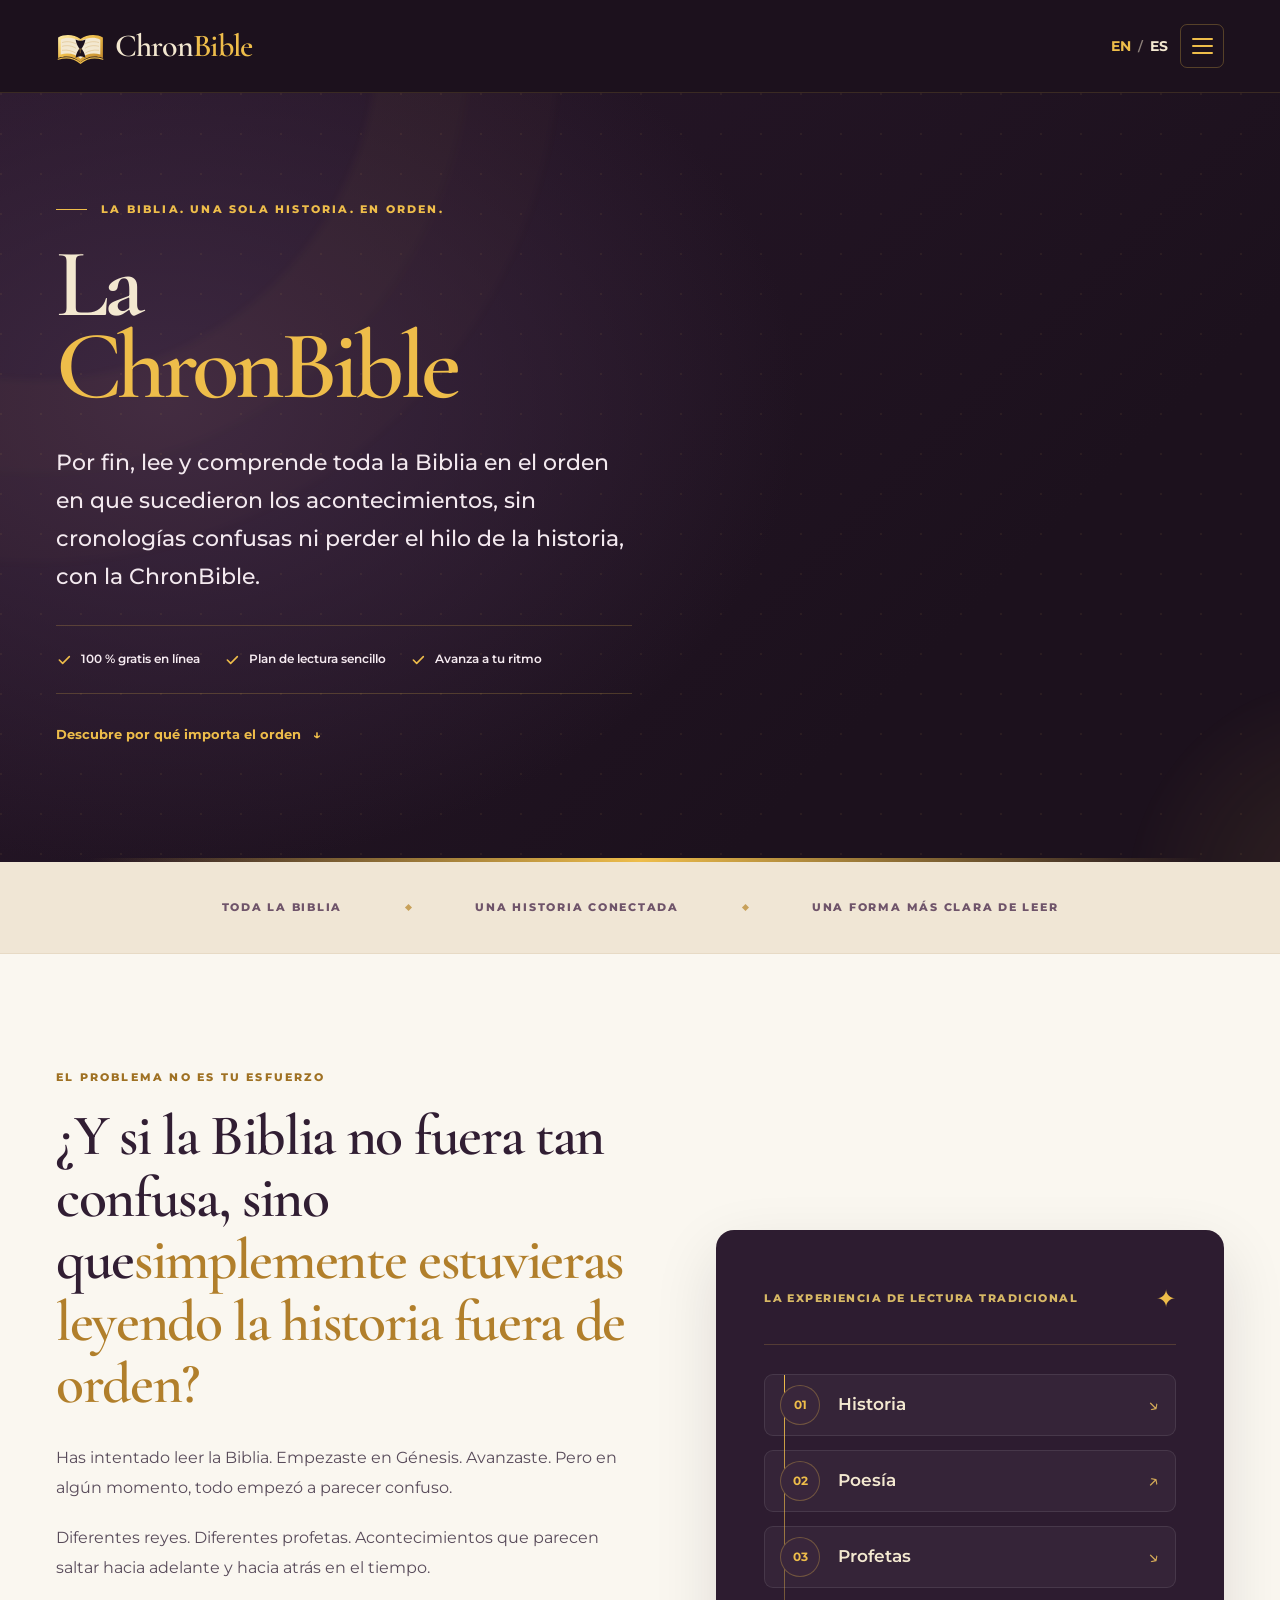
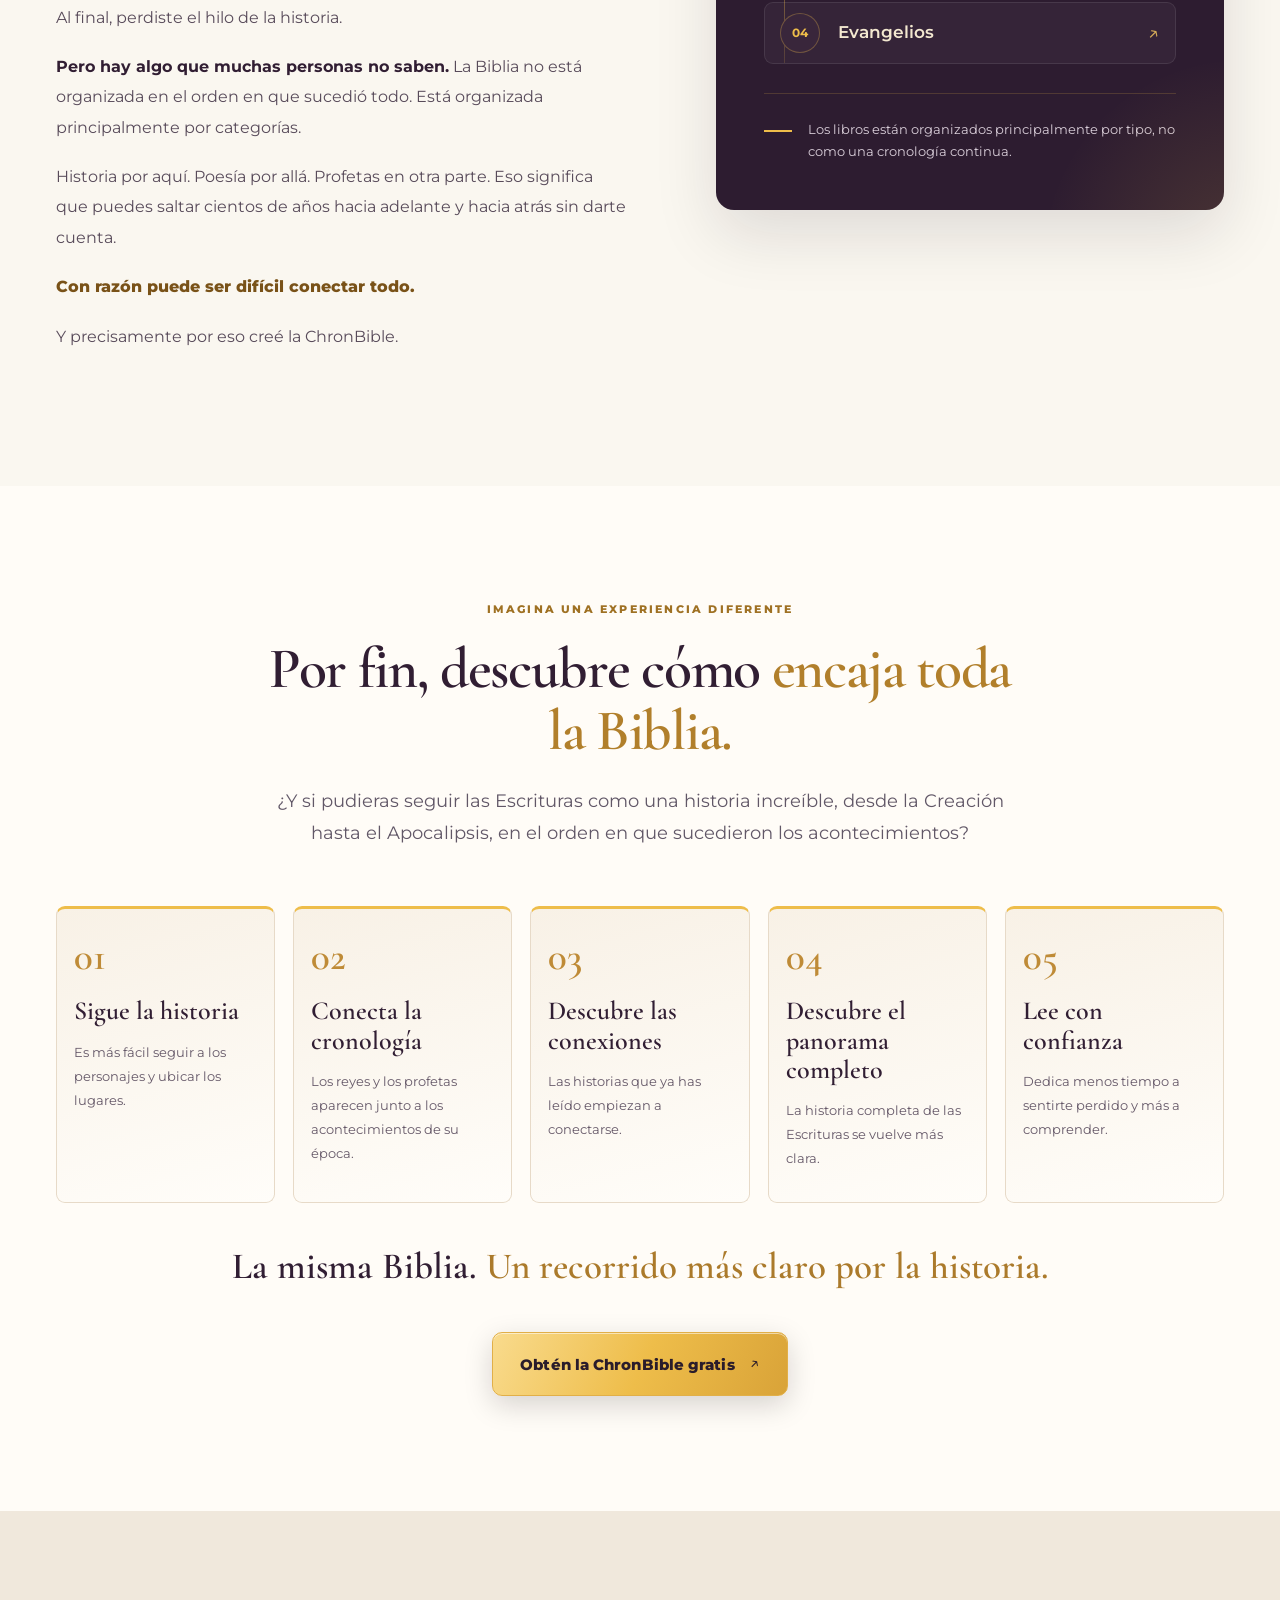
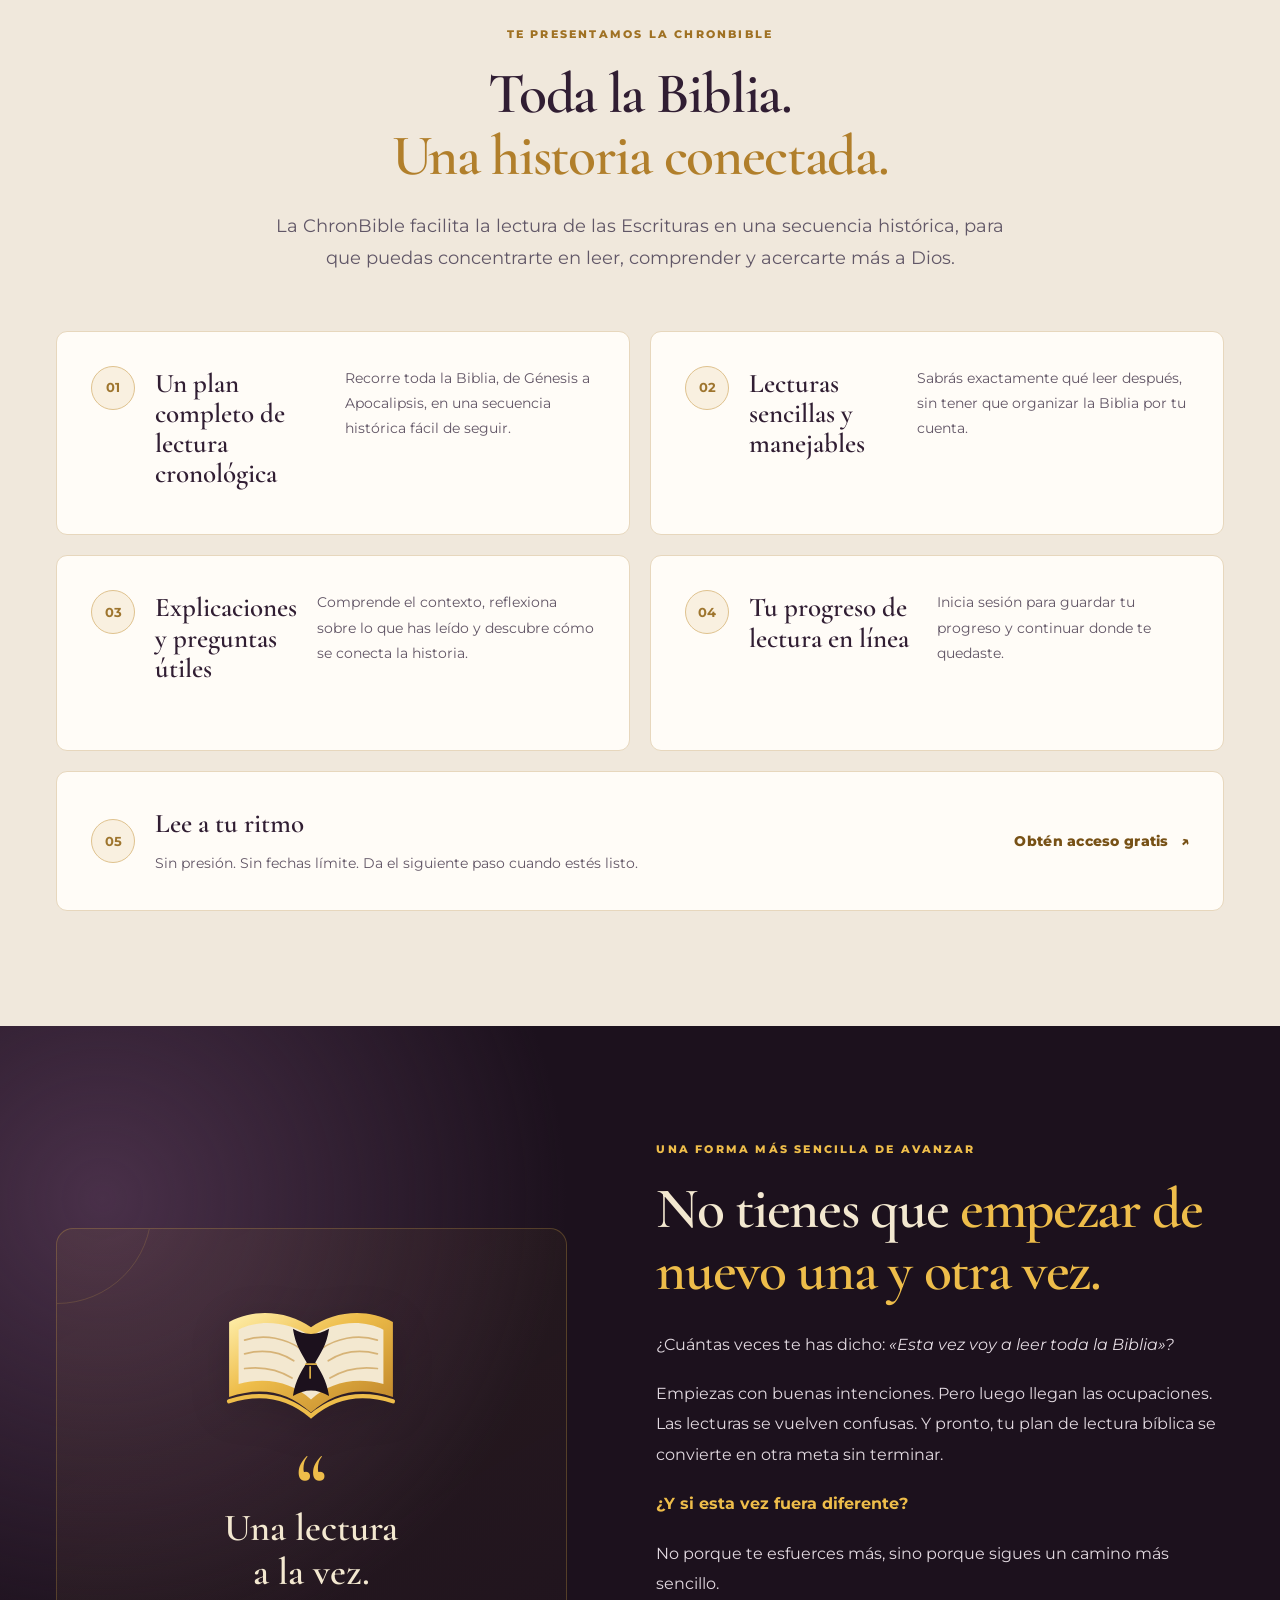
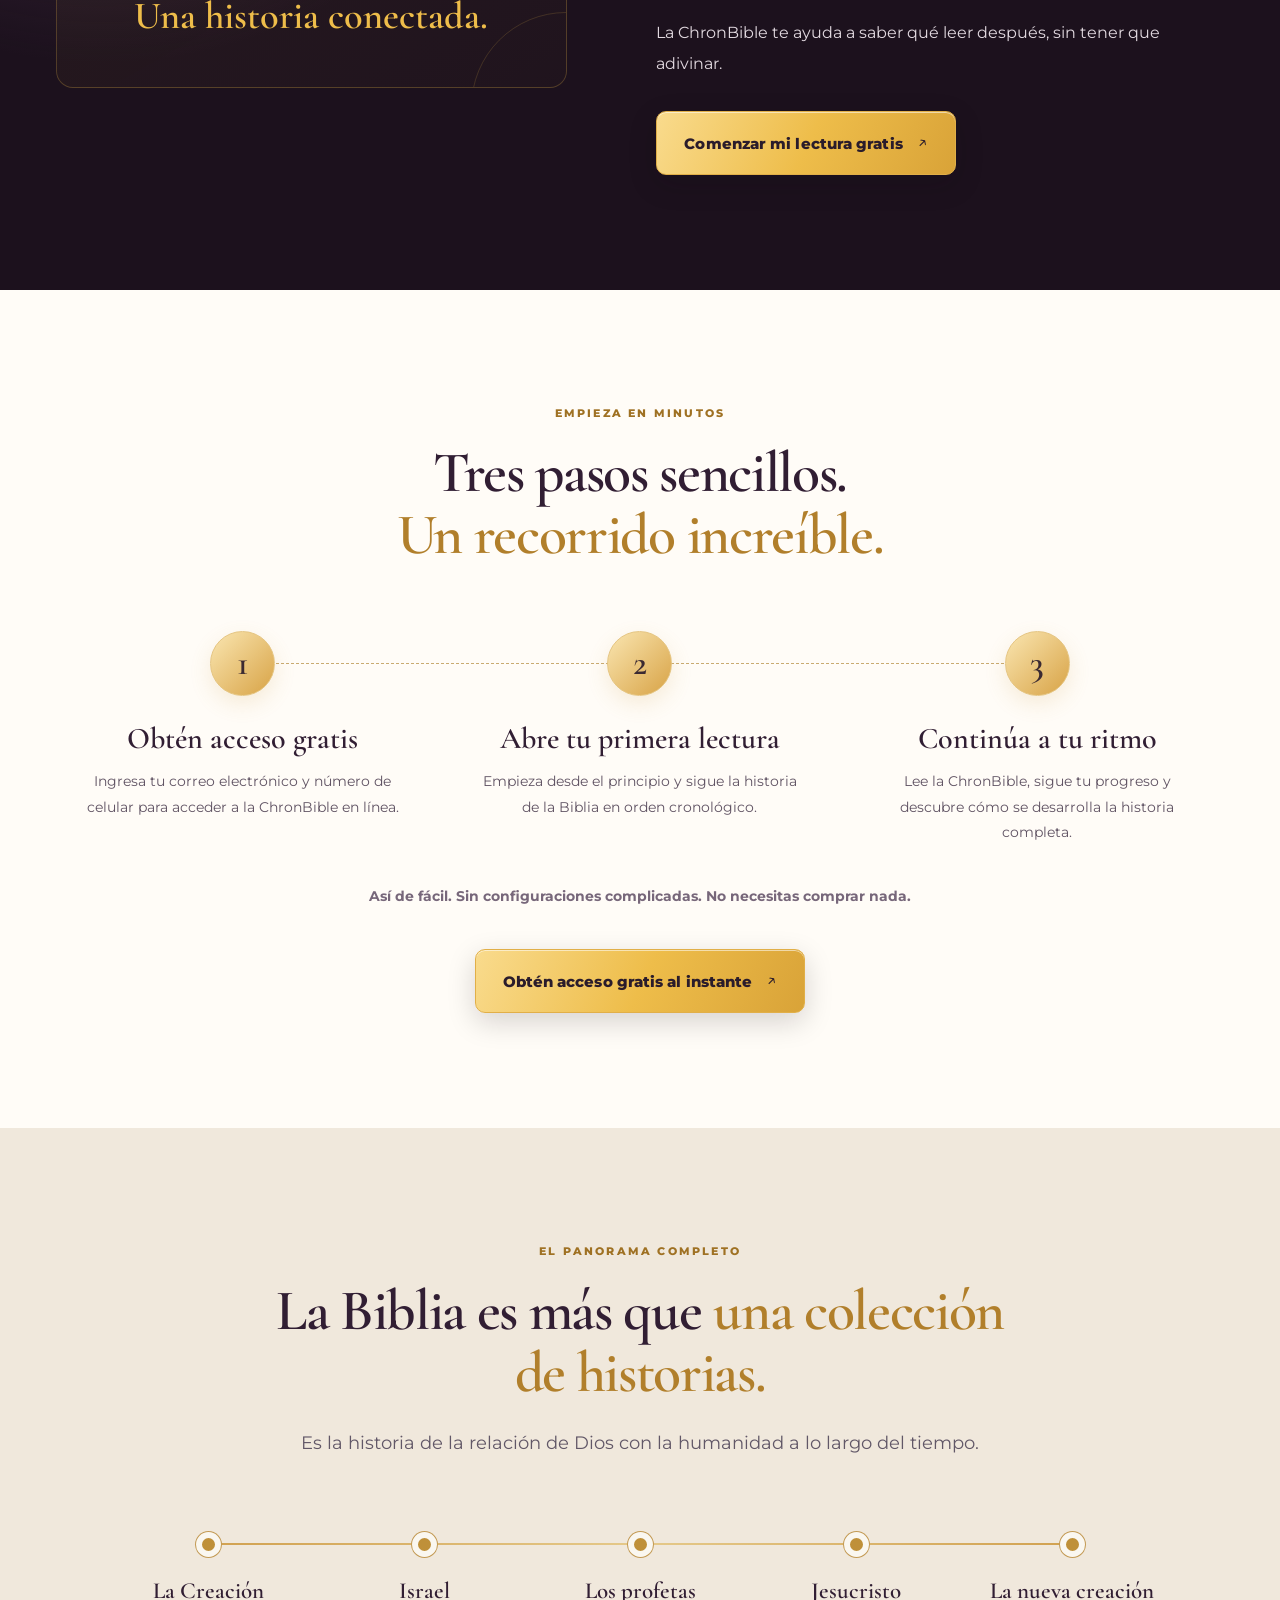
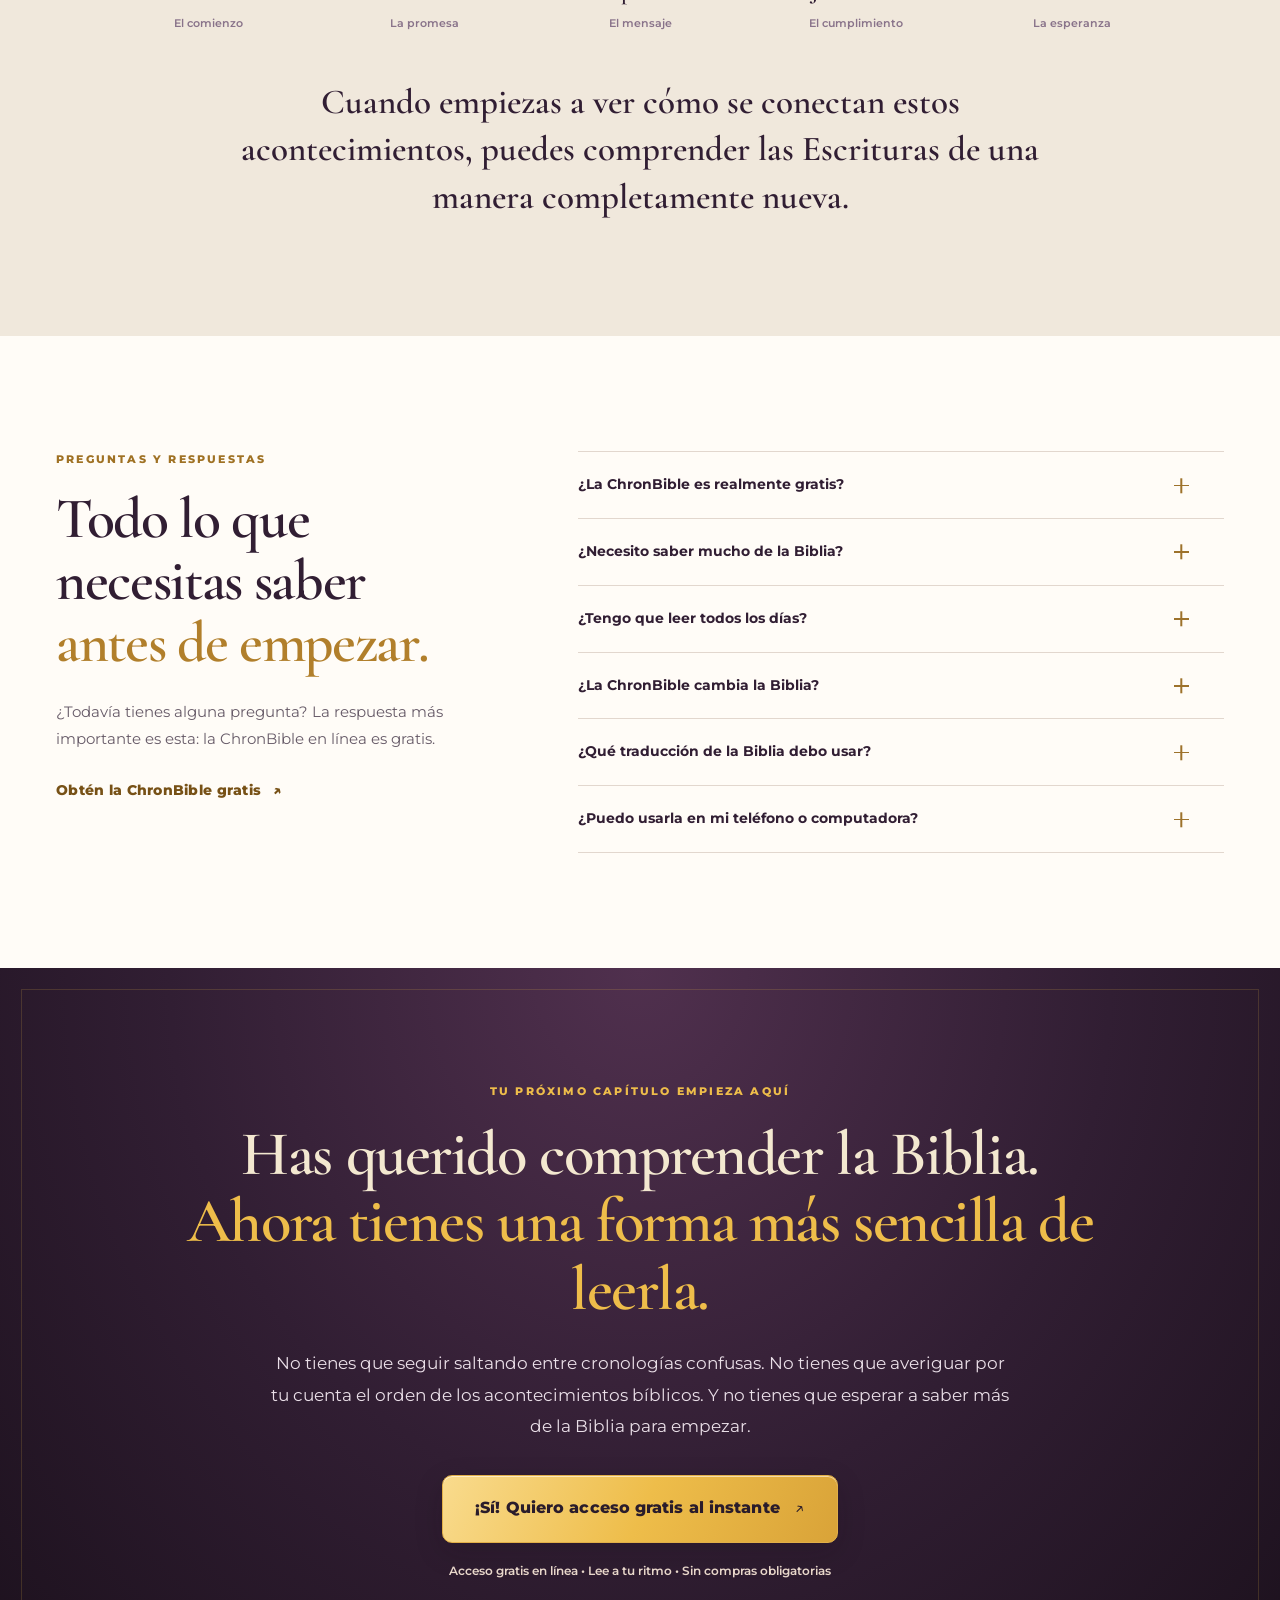
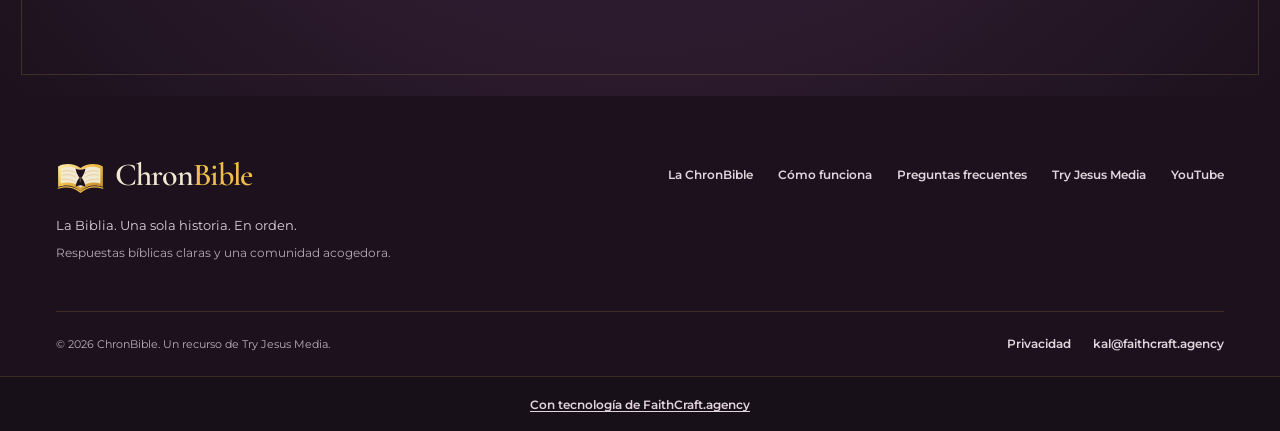
==== commit f30bf343: "Standardize ChronBible footer and add FaithCraft credit" ====
--- a/es/index.html
+++ b/es/index.html
@@ -16,7 +16,7 @@
   <link rel="preconnect" href="https://fonts.googleapis.com">
   <link rel="preconnect" href="https://fonts.gstatic.com" crossorigin>
   <link href="https://fonts.googleapis.com/css2?family=Cormorant+Garamond:wght@500;600;700&family=Montserrat:wght@400;500;600;700;800&display=swap" rel="stylesheet">
-  <link rel="stylesheet" href="/styles.css?v=20261124-language-menu">
+  <link rel="stylesheet" href="/styles.css?v=20261125-footer">
   <script defer src="/script.js?v=20261124-language-menu"></script>
 </head>
 <body>
@@ -341,16 +341,20 @@
         <a href="#how">Cómo funciona</a>
         <a href="#faq">Preguntas frecuentes</a>
         <a href="https://tryjesusmedia.com/es/" target="_blank" rel="noopener noreferrer">Try Jesus Media</a>
+        <a href="https://youtube.com/@tryjesusmedia2?si=nIxpcNT0JkY1kD4D" target="_blank" rel="noopener noreferrer">YouTube</a>
       </div>
     </div>
     <div class="container footer-bottom">
       <p>© <span id="year">2026</span> ChronBible. Un recurso de Try Jesus Media.</p>
       <div>
         <a href="https://tryjesusmedia.com/privacy" target="_blank" rel="noopener noreferrer">Privacidad</a>
-        <a href="mailto:info@tryjesusmedia.com">Contacto</a>
+        <a href="mailto:kal@faithcraft.agency">kal@faithcraft.agency</a>
       </div>
     </div>
   </footer>
+  <div class="site-credit">
+    <a href="https://faithcraft.agency/">Con tecnología de FaithCraft.agency</a>
+  </div>
   <script
     data-omnisend-loader="true"
     type="text/javascript"
--- a/styles.css
+++ b/styles.css
@@ -212,7 +212,11 @@
 .footer-links a:hover,.footer-bottom a:hover{color:var(--gold)}
 .footer-bottom{display:flex;align-items:center;justify-content:space-between;gap:20px;padding:22px 0;border-top:1px solid rgba(238,189,74,.16)}
 .footer-bottom p{font-size:11px;color:#BDAFBC;margin:0}
-.footer-bottom div{display:flex;gap:22px}
+.footer-bottom div{display:flex;flex-wrap:wrap;gap:10px 22px;min-width:0}
+.footer-bottom a{overflow-wrap:anywhere}
+.site-credit{background:#171018;color:var(--ivory);border-top:1px solid rgba(238,189,74,.16);padding:13px 17px;text-align:center}
+.site-credit a{color:#E1D4DC;font-size:12px;font-weight:600;text-decoration:underline;text-underline-offset:.2em}
+.site-credit a:hover,.site-credit a:focus-visible,.site-footer a:focus-visible{color:var(--gold)}
 
 @media (max-width:1100px){
   .header-inner{gap:15px}
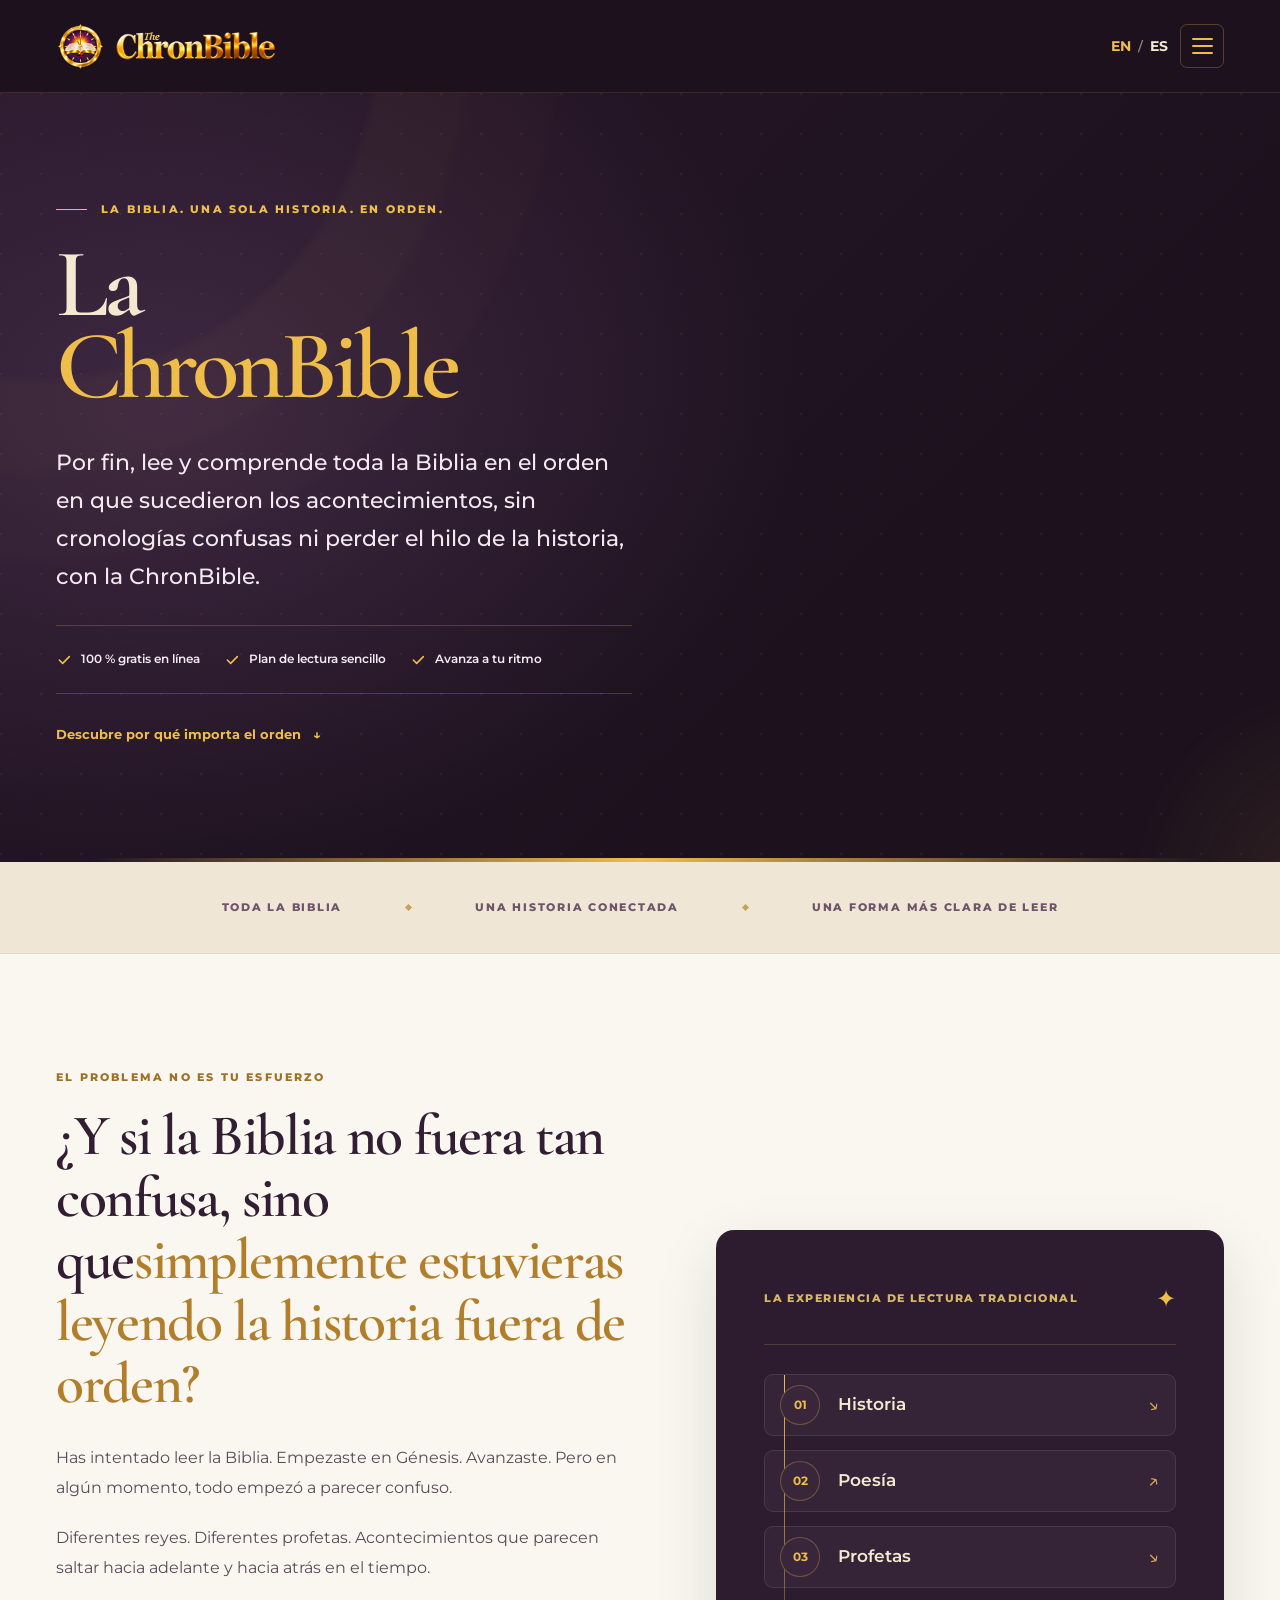
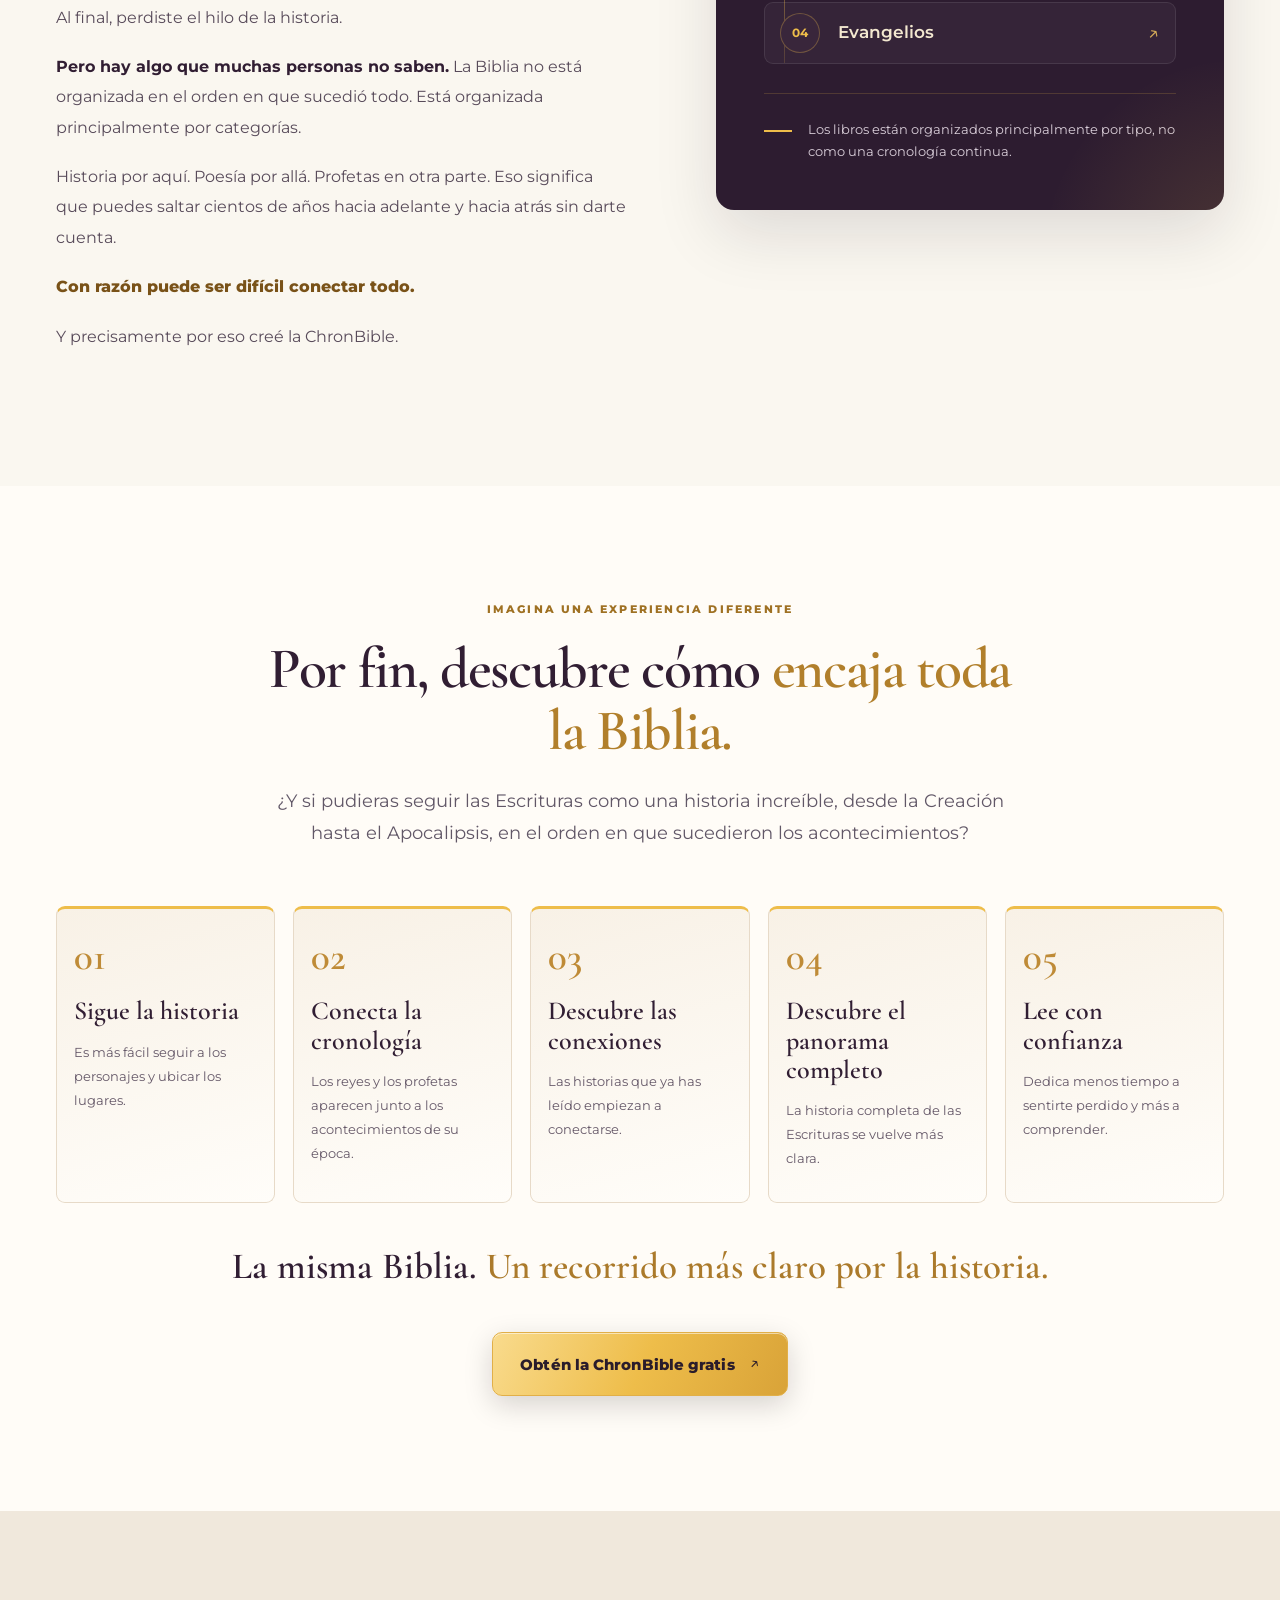
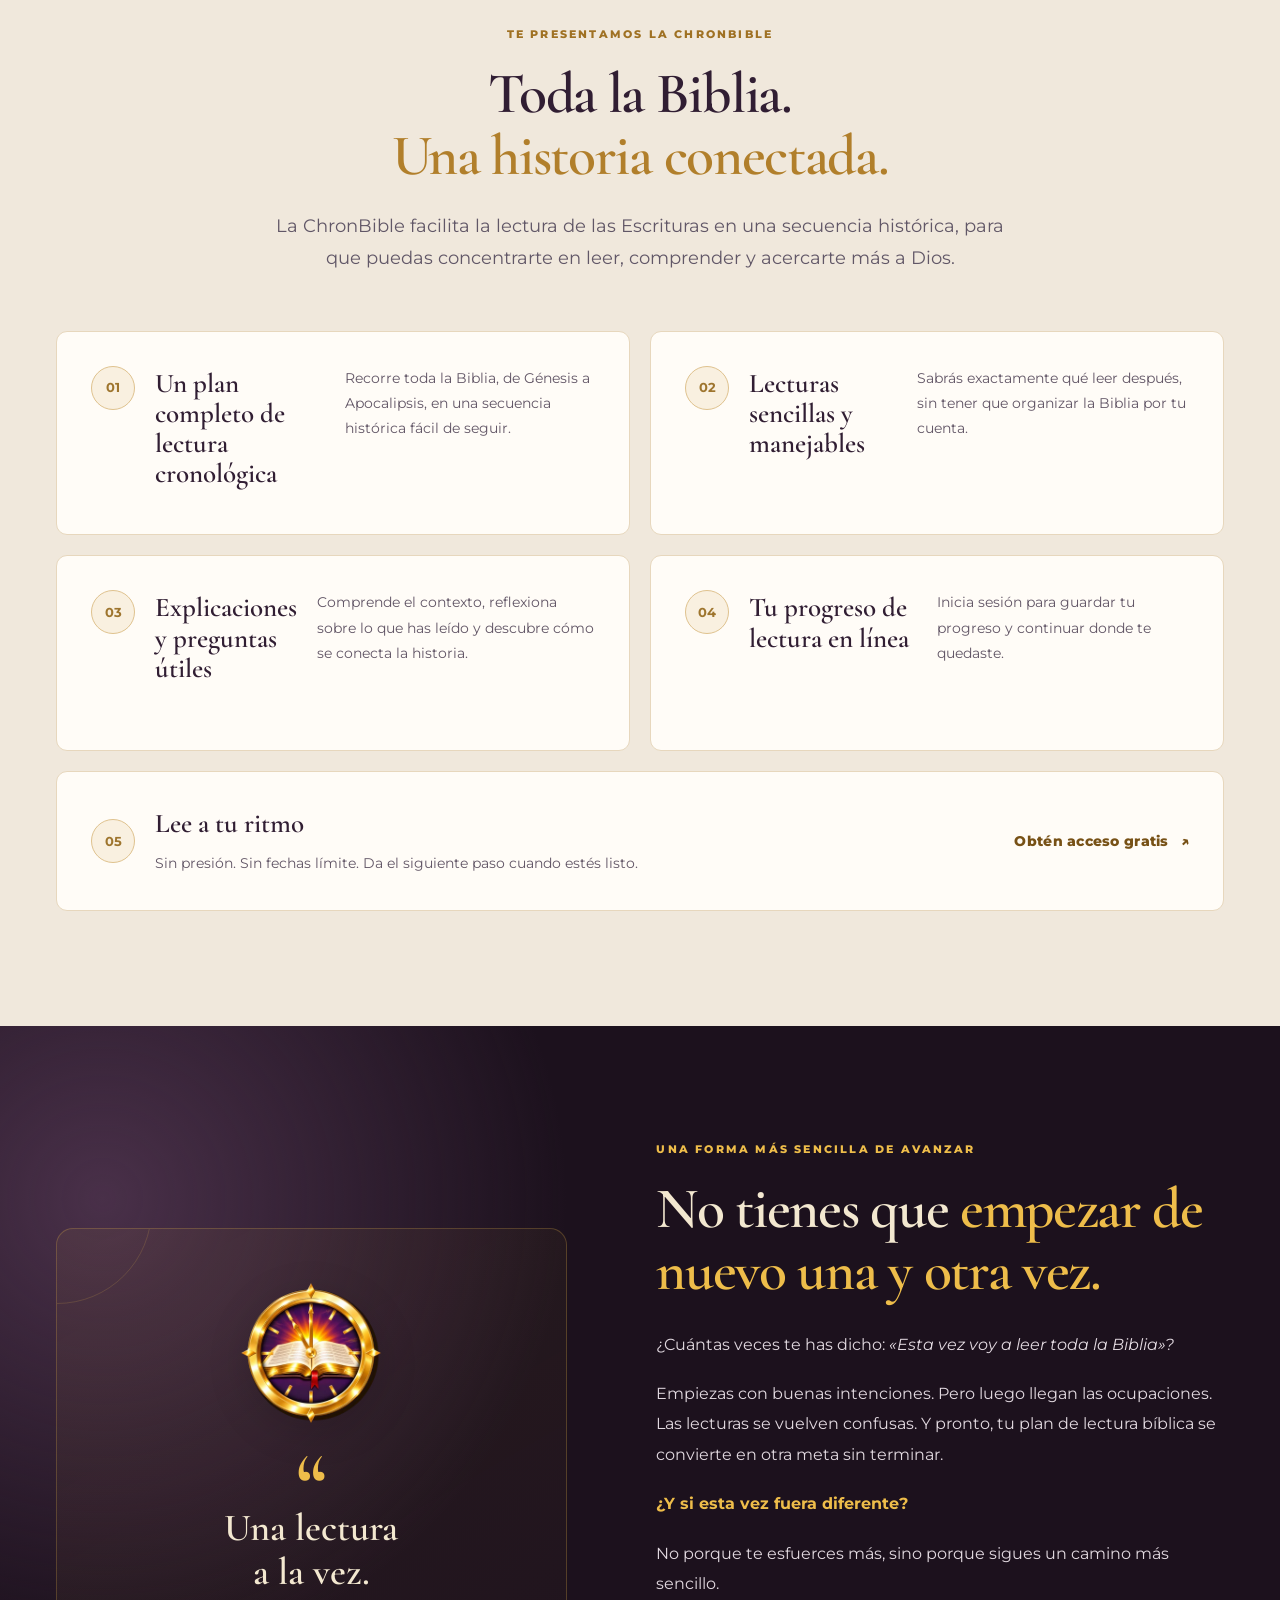
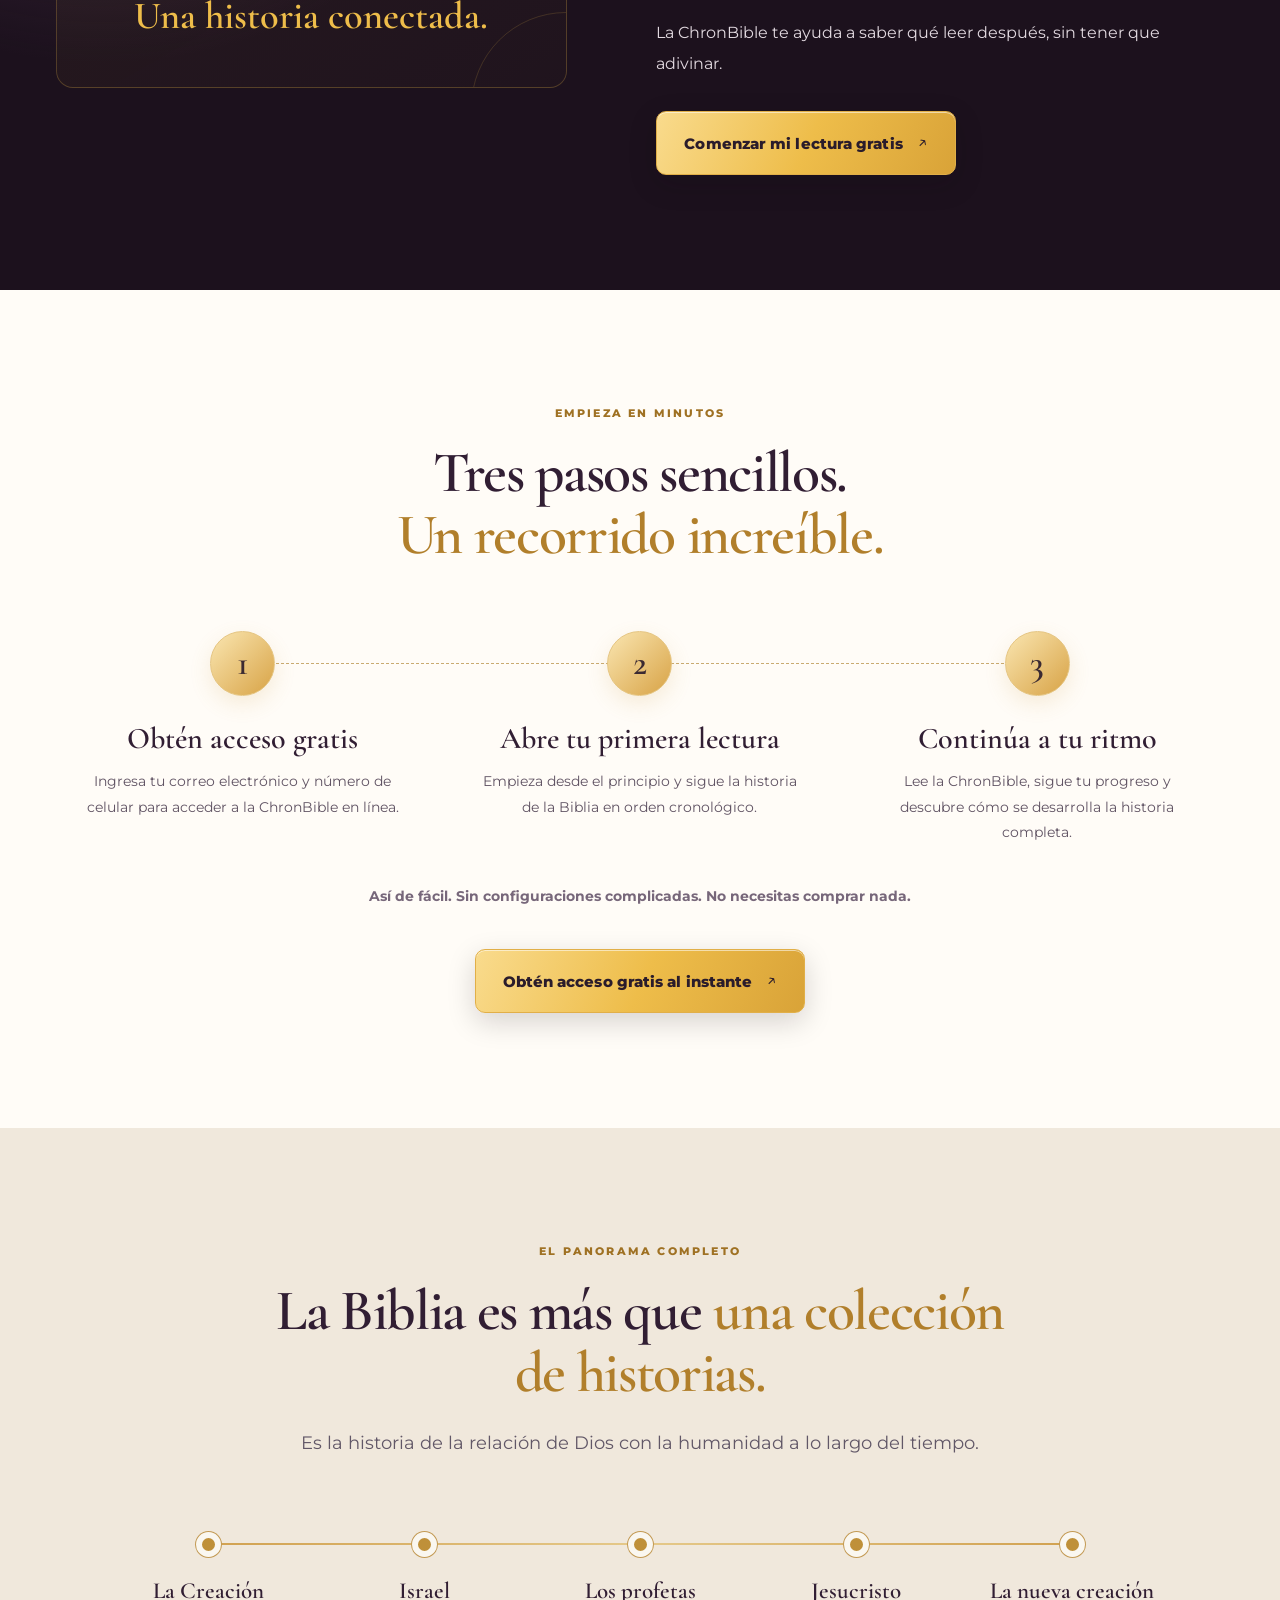
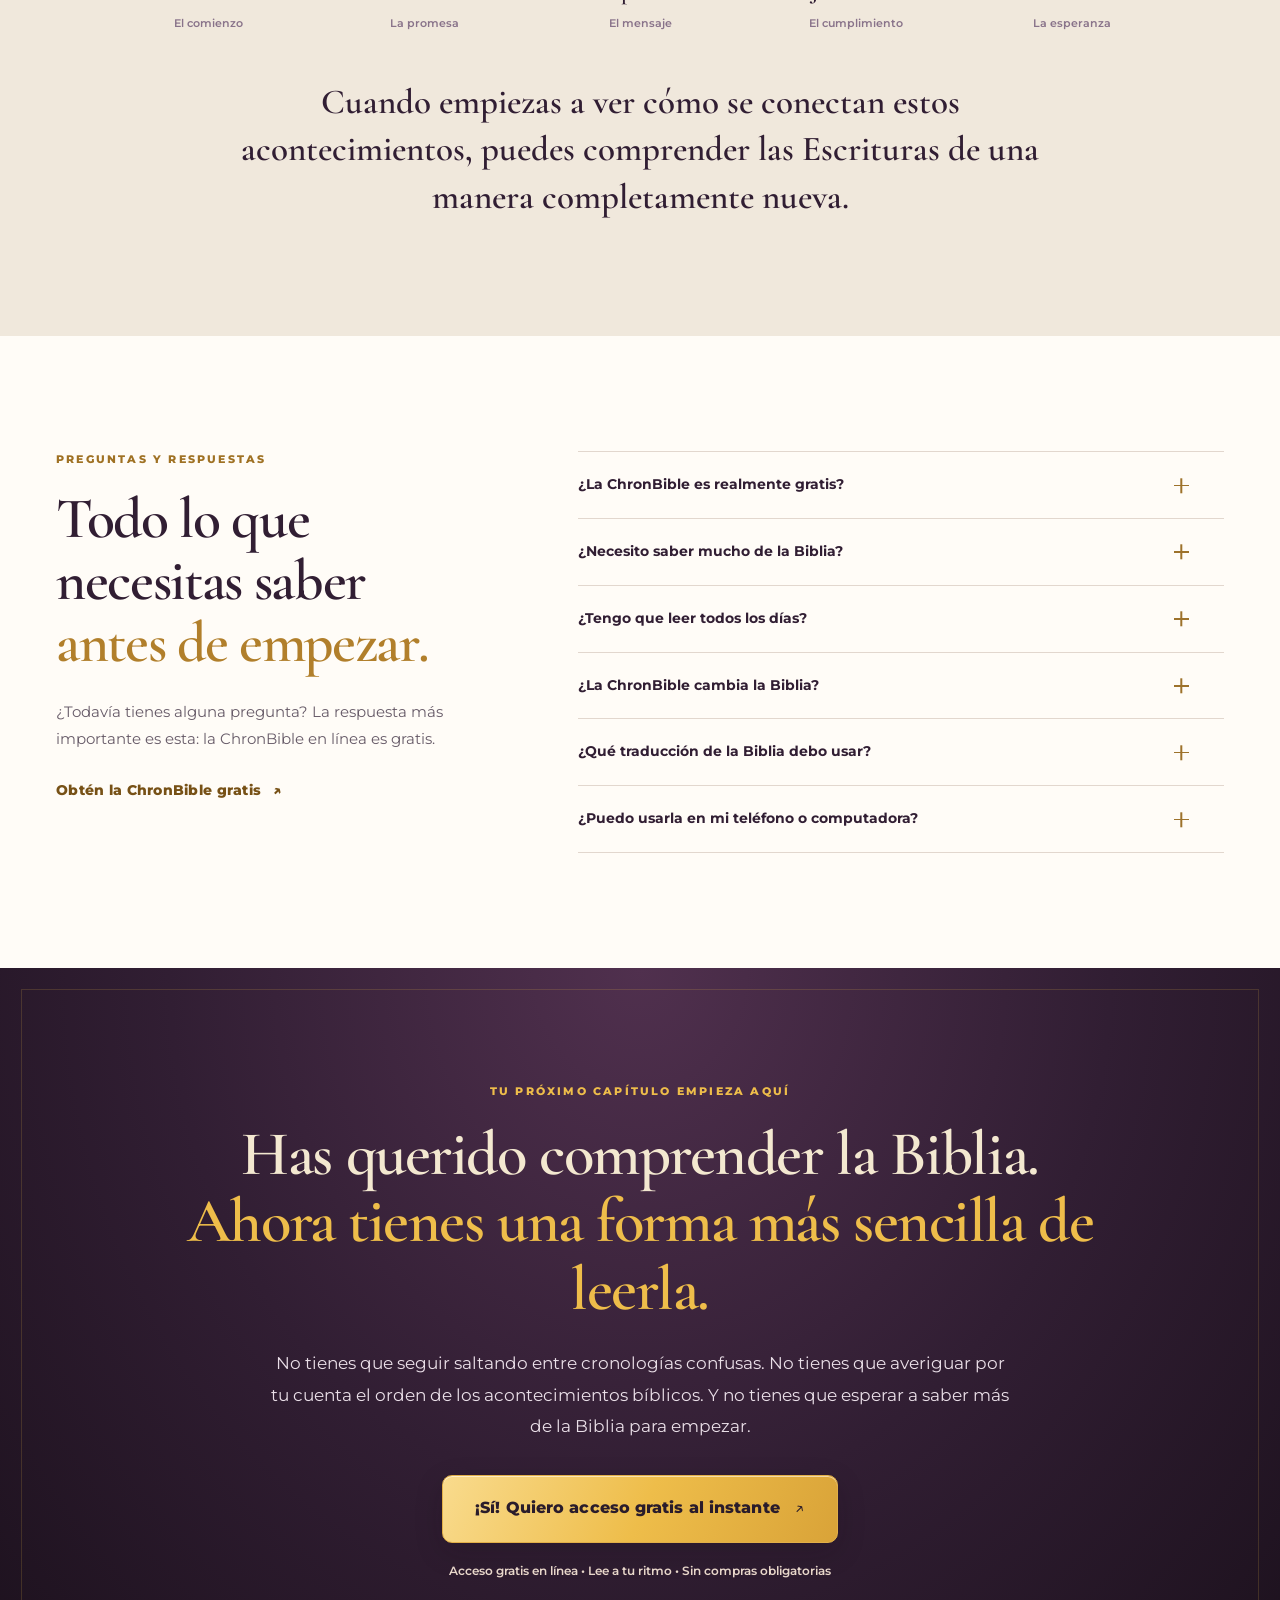
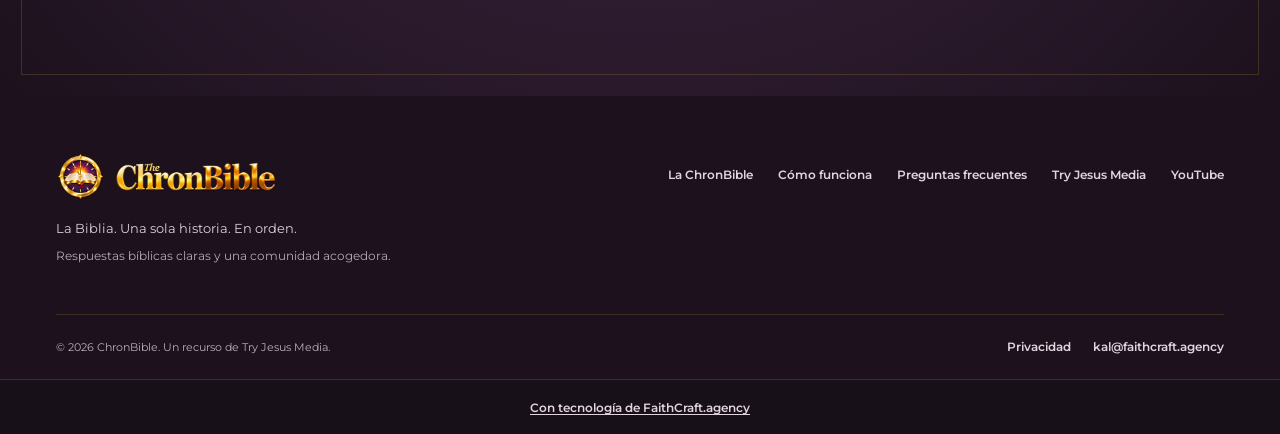
==== commit dd2fed6f: "Use supplied ChronBible clock and gold wordmark" ====
--- a/es/index.html
+++ b/es/index.html
@@ -12,41 +12,21 @@
   <title>La ChronBible | Lee la Biblia en el orden en que sucedió</title>
   <link rel="alternate" hreflang="en" href="/">
   <link rel="alternate" hreflang="es" href="/es/">
-  <link rel="icon" type="image/svg+xml" href="/favicon.svg">
+  <link rel="icon" type="image/png" sizes="48x48" href="/assets/chronbible-icon.png">
   <link rel="preconnect" href="https://fonts.googleapis.com">
   <link rel="preconnect" href="https://fonts.gstatic.com" crossorigin>
   <link href="https://fonts.googleapis.com/css2?family=Cormorant+Garamond:wght@500;600;700&family=Montserrat:wght@400;500;600;700;800&display=swap" rel="stylesheet">
-  <link rel="stylesheet" href="/styles.css?v=20261125-footer">
+  <link rel="stylesheet" href="/styles.css?v=20261127-logo">
   <script defer src="/script.js?v=20261124-language-menu"></script>
 </head>
 <body>
   <a class="skip-link" href="#main">Ir al contenido</a>
 
-  <!-- Shared emblem. The gold Bible contains an hourglass in plum negative space. -->
-  <svg class="svg-sprite" aria-hidden="true" xmlns="http://www.w3.org/2000/svg">
-    <defs>
-      <linearGradient id="cb-gold" x1="0" y1="0" x2="1" y2="1">
-        <stop offset="0" stop-color="#fff0ae"/>
-        <stop offset=".42" stop-color="#EEBD4A"/>
-        <stop offset="1" stop-color="#bd8328"/>
-      </linearGradient>
-      <symbol id="chronbible-mark" viewBox="0 0 208 174">
-        <path d="M104 57C78 39 40 34 9 51v87c38-13 68-6 95 18 27-24 57-31 95-18V51c-31-17-69-12-95 6Z" fill="url(#cb-gold)"/>
-        <path d="M104 68C80 51 45 47 20 60v63c34-9 63-1 84 18 21-19 50-27 84-18V60c-25-13-60-9-84 8Z" fill="#F3E8D0"/>
-        <path d="M27 72c24-8 49-1 65 10M27 88c23-6 43-1 57 8M27 105c23-3 42 3 55 11M181 72c-24-8-49-1-65 10M181 88c-23-6-43-1-57 8M181 105c-23-3-42 3-55 11" fill="none" stroke="#bd8328" stroke-width="2" stroke-linecap="round" opacity=".52"/>
-        <!-- The hourglass is intentionally cut out of the pages, not drawn as a second object. -->
-        <path d="M83 59Q104 71 125 59C122 79 114 89 109 98c5 9 13 19 16 39q-21-13-42 0c3-20 11-30 16-39-5-9-13-19-16-39Z" fill="#1C111D"/>
-        <path d="M98 100h12M103 103v13" stroke="#EEBD4A" stroke-linecap="round" stroke-width="2" opacity=".9"/>
-        <path d="M9 143c37-12 68-6 95 17 27-23 58-29 95-17" fill="none" stroke="#EEBD4A" stroke-width="5" stroke-linecap="round"/>
-      </symbol>
-    </defs>
-  </svg>
-
   <header class="site-header" id="top">
     <div class="container header-inner">
       <a class="brand" href="#top" aria-label="ChronBible, volver al inicio">
-        <svg class="brand-mark" aria-hidden="true"><use href="#chronbible-mark"></use></svg>
-        <span class="brand-name">Chron<span>Bible</span></span>
+        <img class="brand-mark" src="/assets/chronbible-emblem.webp" width="320" height="320" alt="">
+        <img class="brand-wordmark" src="/assets/chronbible-wordmark.webp" width="480" height="87" alt="ChronBible">
       </a>
       <div class="header-controls">
         <nav class="language-switch" aria-label="Idioma">
@@ -213,7 +193,7 @@
     <section class="section fresh-start-section" aria-labelledby="fresh-start-title">
       <div class="container fresh-start-grid">
         <div class="fresh-start-quote" aria-hidden="true">
-          <svg class="large-mark"><use href="#chronbible-mark"></use></svg>
+          <img class="large-mark" src="/assets/chronbible-emblem.webp" width="320" height="320" alt="" loading="lazy">
           <div class="book-quote">
             <span>“</span>
             <p>Una lectura<br>a la vez.<br><em>Una historia conectada.</em></p>
@@ -330,8 +310,8 @@
     <div class="container footer-top">
       <div class="footer-brand">
         <a class="brand" href="#top">
-          <svg class="brand-mark" aria-hidden="true"><use href="#chronbible-mark"></use></svg>
-          <span class="brand-name">Chron<span>Bible</span></span>
+          <img class="brand-mark" src="/assets/chronbible-emblem.webp" width="320" height="320" alt="">
+          <img class="brand-wordmark" src="/assets/chronbible-wordmark.webp" width="480" height="87" alt="ChronBible">
         </a>
         <p>La Biblia. Una sola historia. En orden.</p>
         <p class="footer-muted">Respuestas bíblicas claras y una comunidad acogedora.</p>
--- a/styles.css
+++ b/styles.css
@@ -16,7 +16,6 @@
 :focus-visible{outline:3px solid var(--gold);outline-offset:4px}
 ::selection{background:var(--gold);color:var(--midnight)}
 .container{width:min(1168px,calc(100% - 48px));margin-inline:auto}
-.svg-sprite{position:absolute;top:0;left:0;width:0;height:0;overflow:hidden}
 .skip-link{position:fixed;z-index:1000;top:-80px;left:16px;background:#fff;color:var(--plum);padding:10px 16px;border-radius:8px}
 .skip-link:focus{top:16px}
 h1,h2,h3,p{margin-top:0}
@@ -45,9 +44,8 @@
 .site-header{position:relative;z-index:30;background:var(--midnight);border-bottom:1px solid rgba(238,189,74,.14)}
 .header-inner{display:flex;align-items:center;gap:30px;min-height:92px}
 .brand{display:inline-flex;align-items:center;gap:10px;white-space:nowrap;flex-shrink:0}
-.brand-mark{width:49px;height:46px;overflow:visible;flex-shrink:0}
-.brand-name{font:600 32px/1 var(--heading);letter-spacing:-.034em;color:var(--ivory)}
-.brand-name span{color:var(--gold)}
+.brand-mark{width:49px;height:49px;object-fit:contain;flex-shrink:0}
+.brand-wordmark{display:block;width:162px;height:auto;flex-shrink:0}
 
 /* Hero */
 .hero{position:relative;isolation:isolate;overflow:hidden;background:radial-gradient(ellipse 65% 80% at 13% 40%,#3d2841 0%,transparent 76%),linear-gradient(135deg,#28172a 0%,#1C111D 73%);color:var(--ivory);padding:clamp(64px,7.5vw,112px) 0 clamp(75px,8vw,114px)}
@@ -145,7 +143,7 @@
 .fresh-start-quote::before,.fresh-start-quote::after{content:"";position:absolute;width:190px;height:190px;border:1px solid rgba(238,189,74,.16);border-radius:50%}
 .fresh-start-quote::before{top:-115px;left:-95px}
 .fresh-start-quote::after{bottom:-115px;right:-95px}
-.large-mark{height:150px;width:190px;margin-bottom:6px;filter:drop-shadow(0 9px 19px rgba(0,0,0,.14))}
+.large-mark{height:150px;width:190px;object-fit:contain;margin-bottom:6px;filter:drop-shadow(0 9px 19px rgba(0,0,0,.14))}
 .book-quote>span{display:block;font:600 88px/.5 var(--heading);color:var(--gold);margin-top:28px}
 .book-quote p{font:600 clamp(32px,3vw,45px)/1.15 var(--heading);margin:0}
 .book-quote em{font-style:normal;color:var(--gold)}
@@ -239,8 +237,8 @@
 @media (max-width:600px){
   .container{width:min(100% - 34px,1168px)}
   .section{padding:75px 0}
-  .brand-mark{width:41px;height:38px}
-  .brand-name{font-size:29px}
+  .brand-mark{width:41px;height:41px}
+  .brand-wordmark{width:148px}
   h2{font-size:clamp(38px,10vw,51px)}
   .section-centered>p:not(.section-label){font-size:16px}
   .section-label,.eyebrow,.signup-kicker{font-size:10px;letter-spacing:.16em}
@@ -313,6 +311,6 @@
 @media(max-width:400px){
   .header-inner{gap:8px}
   .site-header .brand{gap:6px}
-  .site-header .brand-mark{width:30px;height:32px}
-  .site-header .brand-name{font-size:25px}
-}
+  .site-header .brand-mark{width:32px;height:32px}
+  .site-header .brand-wordmark{width:126px}
+}
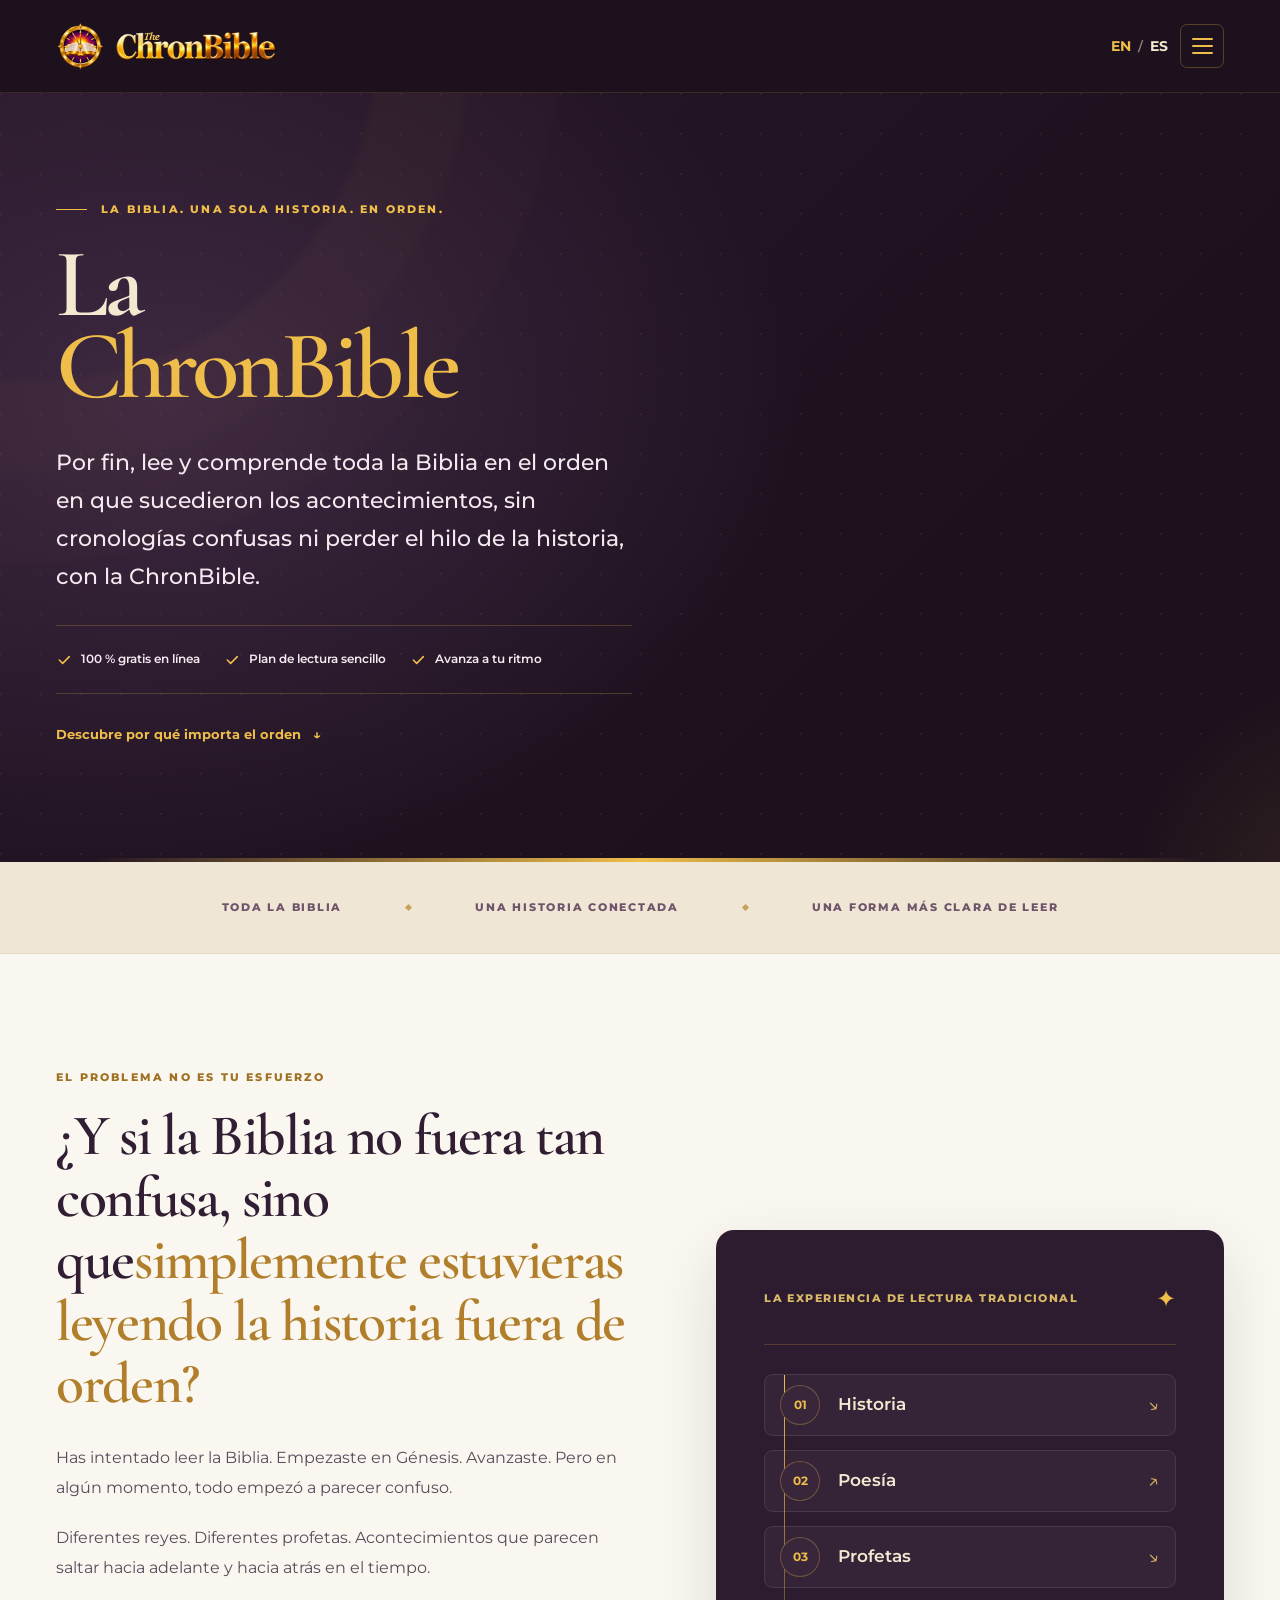
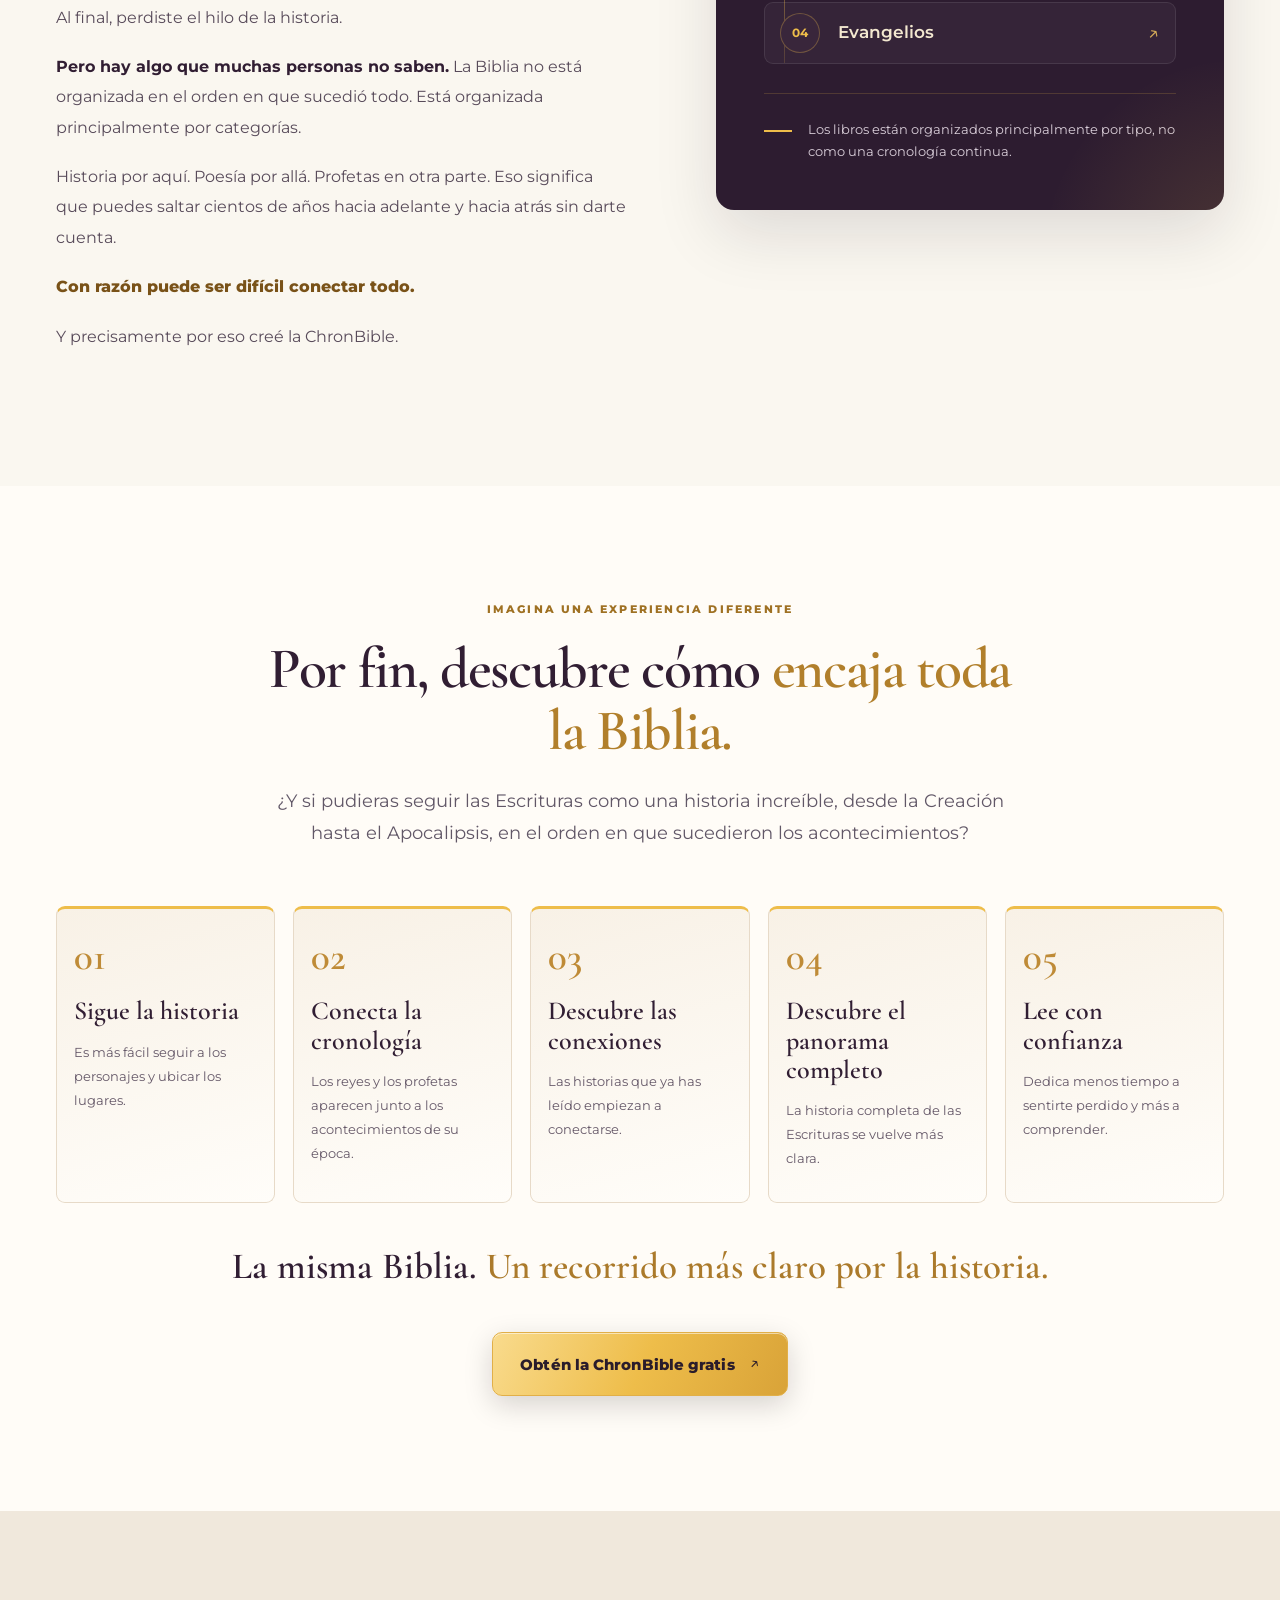
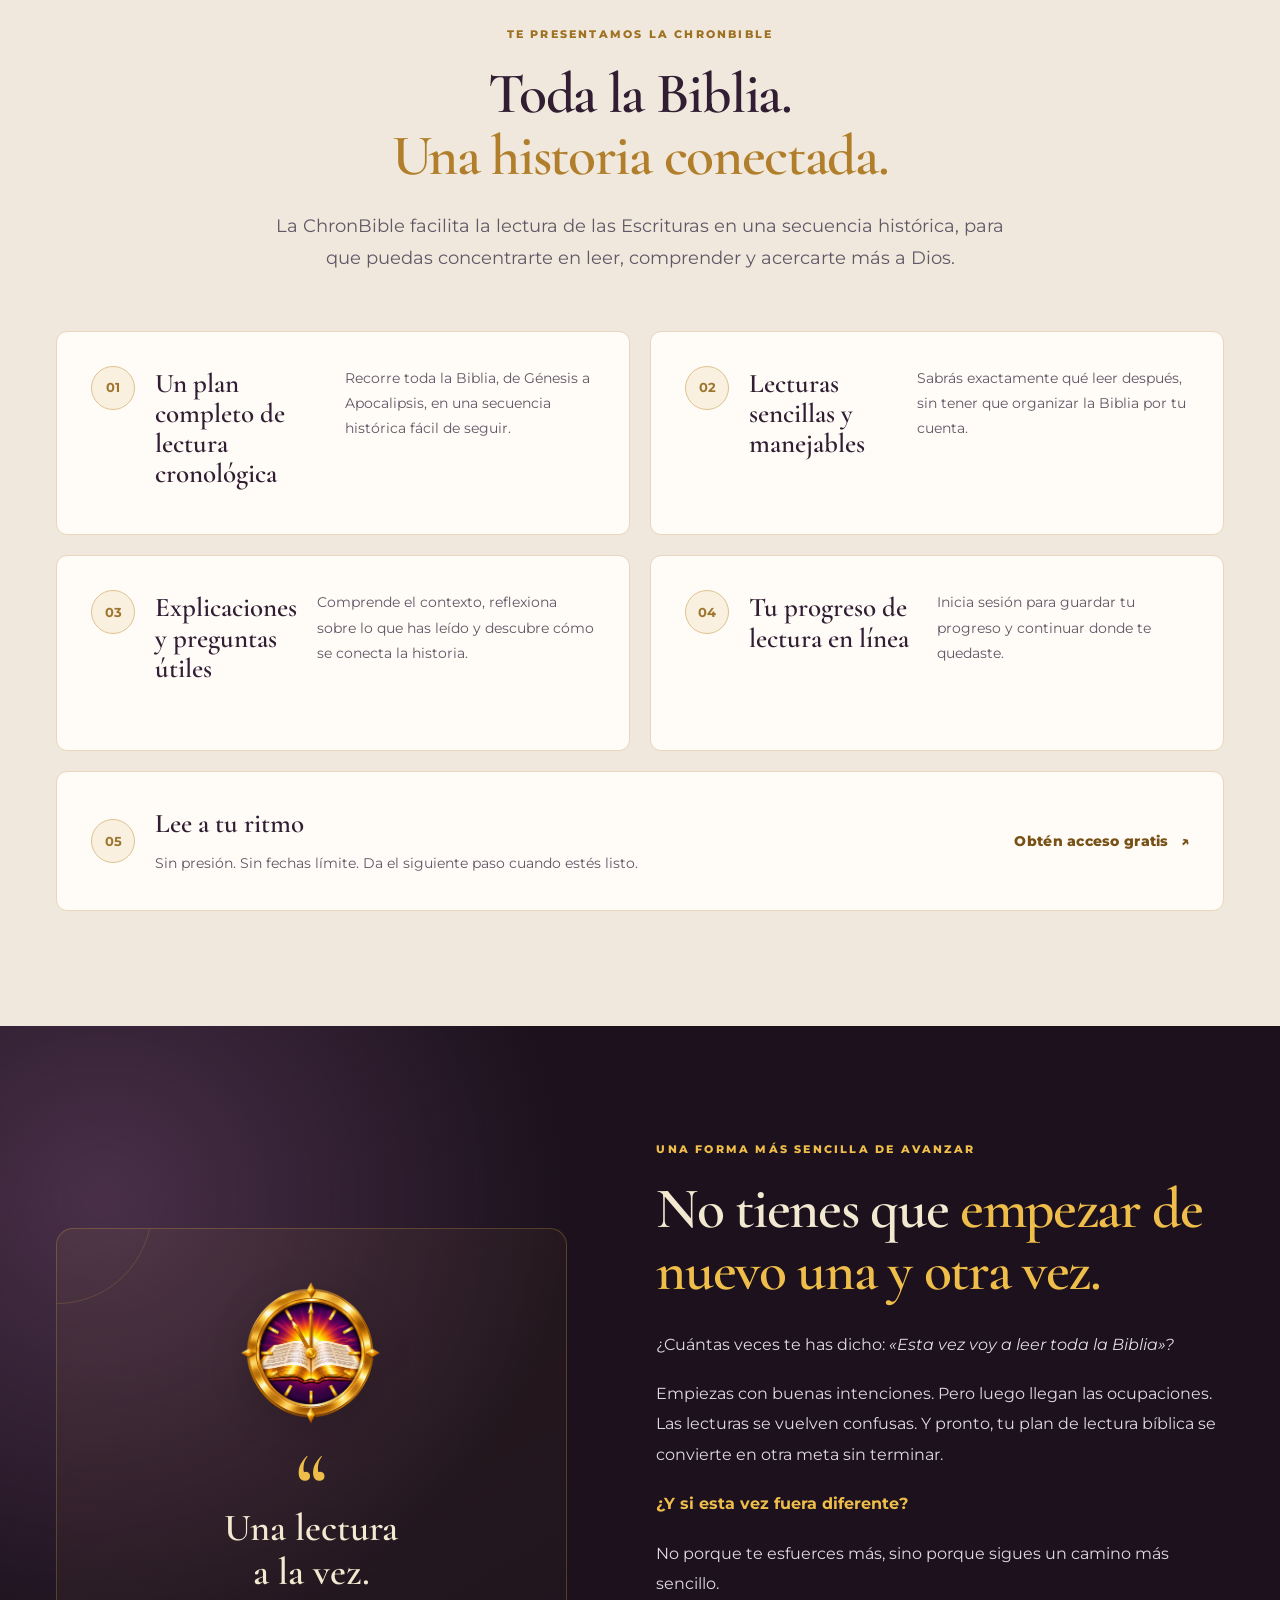
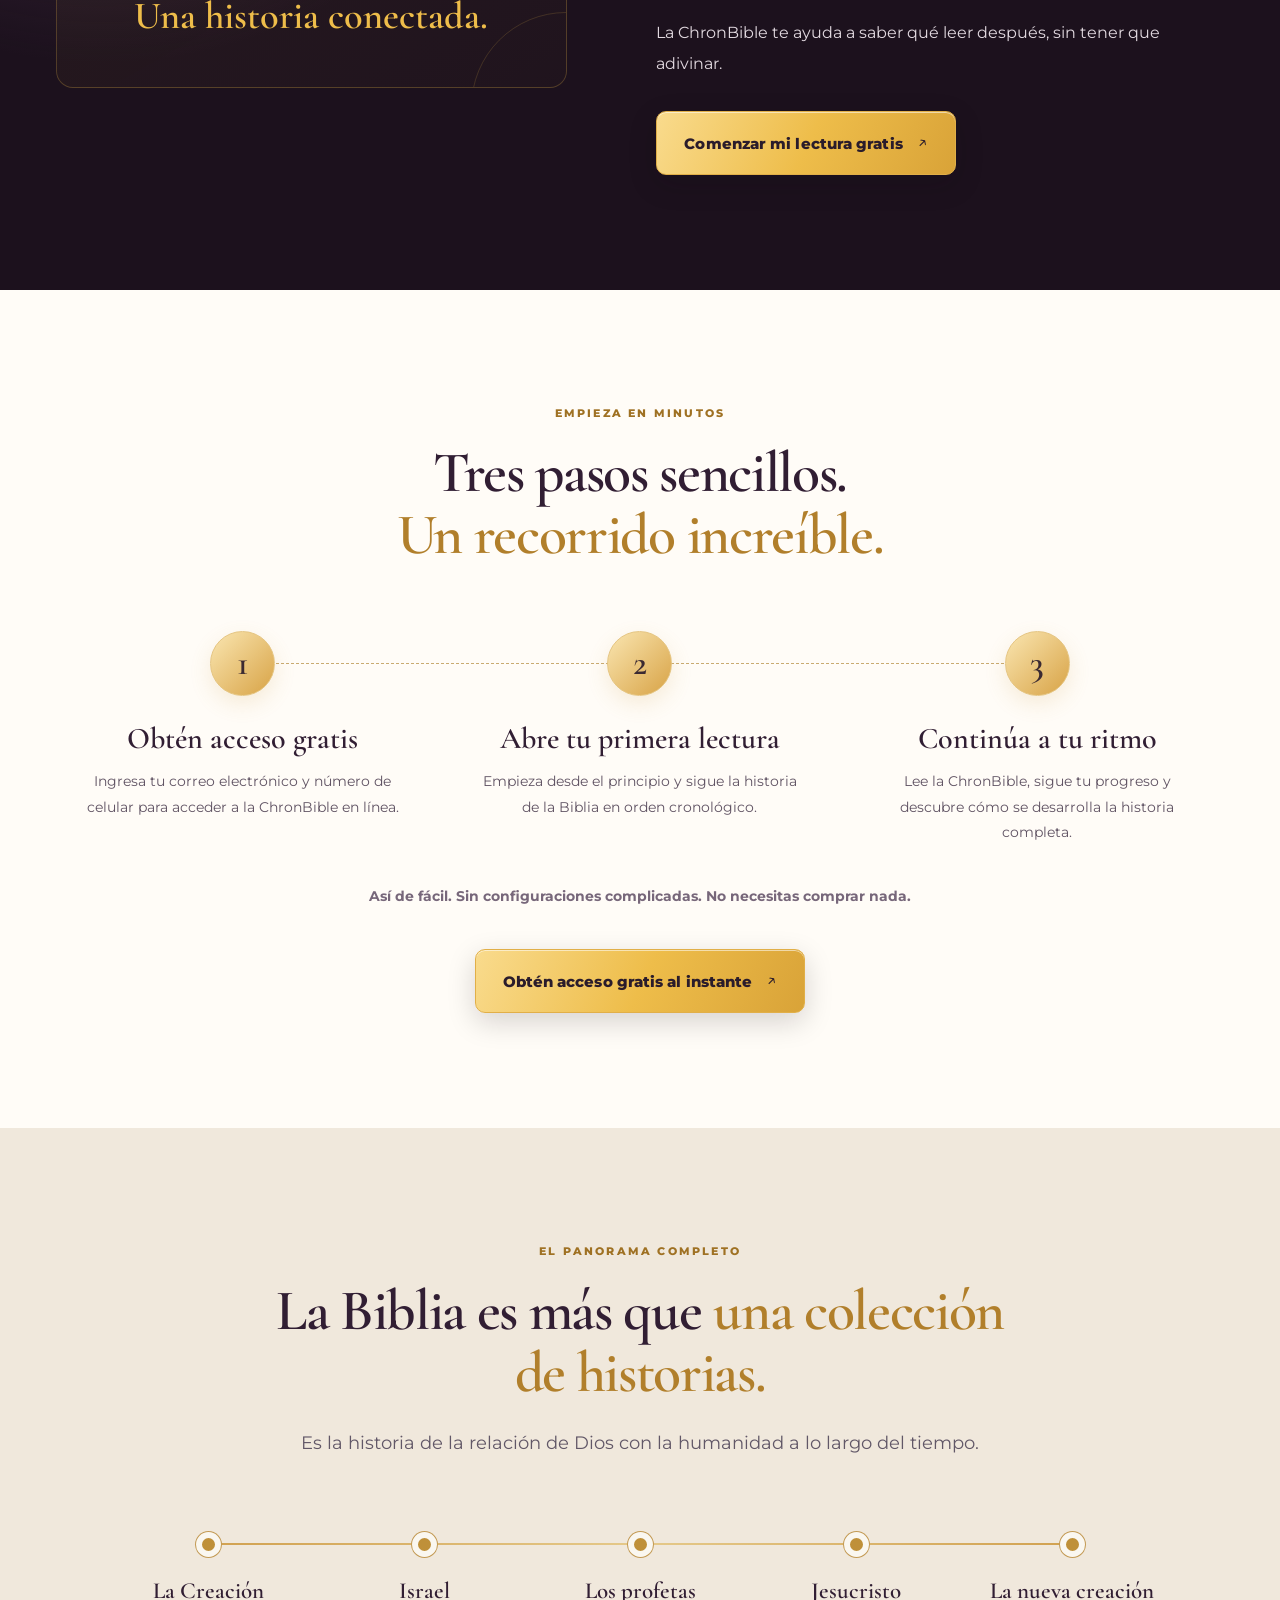
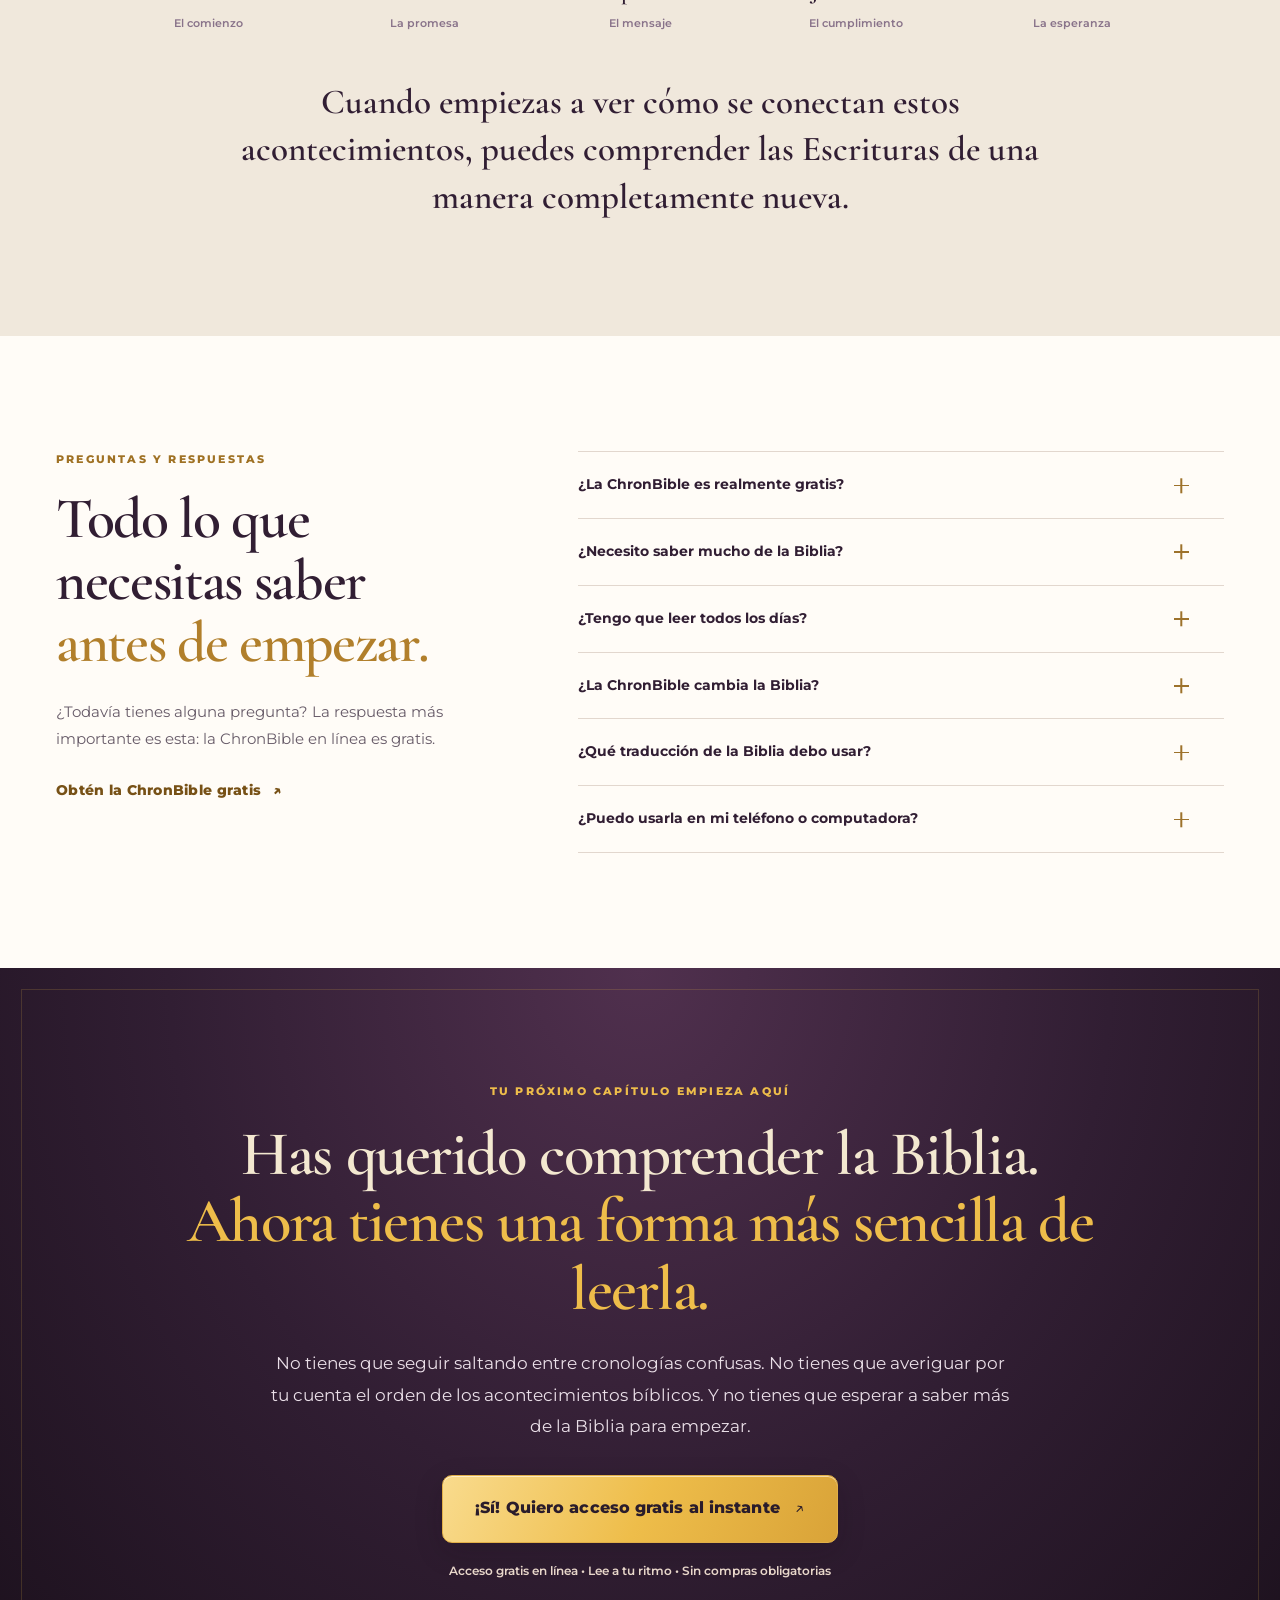
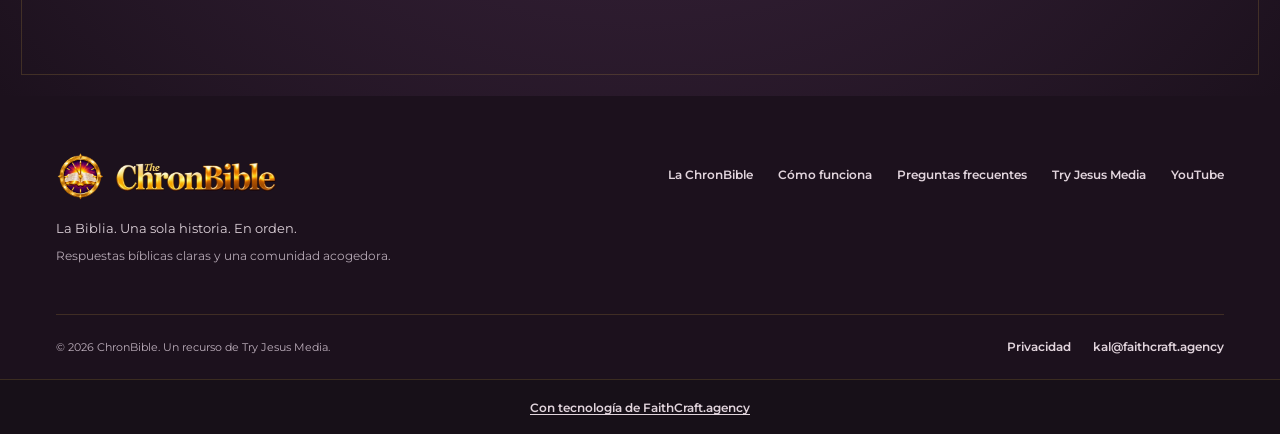
==== commit 89c3560e: "Update ChronBible emblem and use gold wordmark in hero" ====
--- a/es/index.html
+++ b/es/index.html
@@ -12,11 +12,11 @@
   <title>La ChronBible | Lee la Biblia en el orden en que sucedió</title>
   <link rel="alternate" hreflang="en" href="/">
   <link rel="alternate" hreflang="es" href="/es/">
-  <link rel="icon" type="image/png" sizes="48x48" href="/assets/chronbible-icon.png">
+  <link rel="icon" type="image/png" href="/assets/chronbible-emblem-20261127.png">
   <link rel="preconnect" href="https://fonts.googleapis.com">
   <link rel="preconnect" href="https://fonts.gstatic.com" crossorigin>
   <link href="https://fonts.googleapis.com/css2?family=Cormorant+Garamond:wght@500;600;700&family=Montserrat:wght@400;500;600;700;800&display=swap" rel="stylesheet">
-  <link rel="stylesheet" href="/styles.css?v=20261127-logo">
+  <link rel="stylesheet" href="/styles.css?v=20261127-hero-wordmark">
   <script defer src="/script.js?v=20261124-language-menu"></script>
 </head>
 <body>
@@ -25,7 +25,7 @@
   <header class="site-header" id="top">
     <div class="container header-inner">
       <a class="brand" href="#top" aria-label="ChronBible, volver al inicio">
-        <img class="brand-mark" src="/assets/chronbible-emblem.webp" width="320" height="320" alt="">
+        <img class="brand-mark" src="/assets/chronbible-emblem-20261127.png" width="1254" height="1254" alt="">
         <img class="brand-wordmark" src="/assets/chronbible-wordmark.webp" width="480" height="87" alt="ChronBible">
       </a>
       <div class="header-controls">
@@ -193,7 +193,7 @@
     <section class="section fresh-start-section" aria-labelledby="fresh-start-title">
       <div class="container fresh-start-grid">
         <div class="fresh-start-quote" aria-hidden="true">
-          <img class="large-mark" src="/assets/chronbible-emblem.webp" width="320" height="320" alt="" loading="lazy">
+          <img class="large-mark" src="/assets/chronbible-emblem-20261127.png" width="1254" height="1254" alt="" loading="lazy">
           <div class="book-quote">
             <span>“</span>
             <p>Una lectura<br>a la vez.<br><em>Una historia conectada.</em></p>
@@ -310,7 +310,7 @@
     <div class="container footer-top">
       <div class="footer-brand">
         <a class="brand" href="#top">
-          <img class="brand-mark" src="/assets/chronbible-emblem.webp" width="320" height="320" alt="">
+          <img class="brand-mark" src="/assets/chronbible-emblem-20261127.png" width="1254" height="1254" alt="">
           <img class="brand-wordmark" src="/assets/chronbible-wordmark.webp" width="480" height="87" alt="ChronBible">
         </a>
         <p>La Biblia. Una sola historia. En orden.</p>
--- a/styles.css
+++ b/styles.css
@@ -59,6 +59,9 @@
 .eyebrow-rule{display:inline-block;width:31px;height:1px;background:var(--gold)}
 .hero h1{font-size:clamp(66px,7.6vw,112px);line-height:.85;letter-spacing:-.048em;font-weight:600;margin:0 0 35px}
 .hero h1 span{display:block;color:var(--gold)}
+/* Display the supplied wordmark without its extra transparent vertical padding. */
+.hero h1.hero-wordmark{position:relative;width:100%;max-width:672px;aspect-ratio:2048 / 420;overflow:hidden;line-height:1}
+.hero-wordmark img{position:absolute;top:50%;left:0;display:block;width:100%;height:auto;transform:translateY(-50%)}
 .hero-description{max-width:660px;font-size:clamp(18px,1.7vw,22px);font-weight:500;line-height:1.75;color:#F3E9EF;margin-bottom:30px}
 .hero-points{display:flex;align-items:flex-start;flex-wrap:wrap;column-gap:24px;row-gap:10px;padding:23px 0;border-top:1px solid rgba(238,189,74,.22);border-bottom:1px solid rgba(238,189,74,.22)}
 .hero-points span{display:inline-flex;align-items:center;gap:9px;color:#F5EAF0;font-size:12px;font-weight:600}
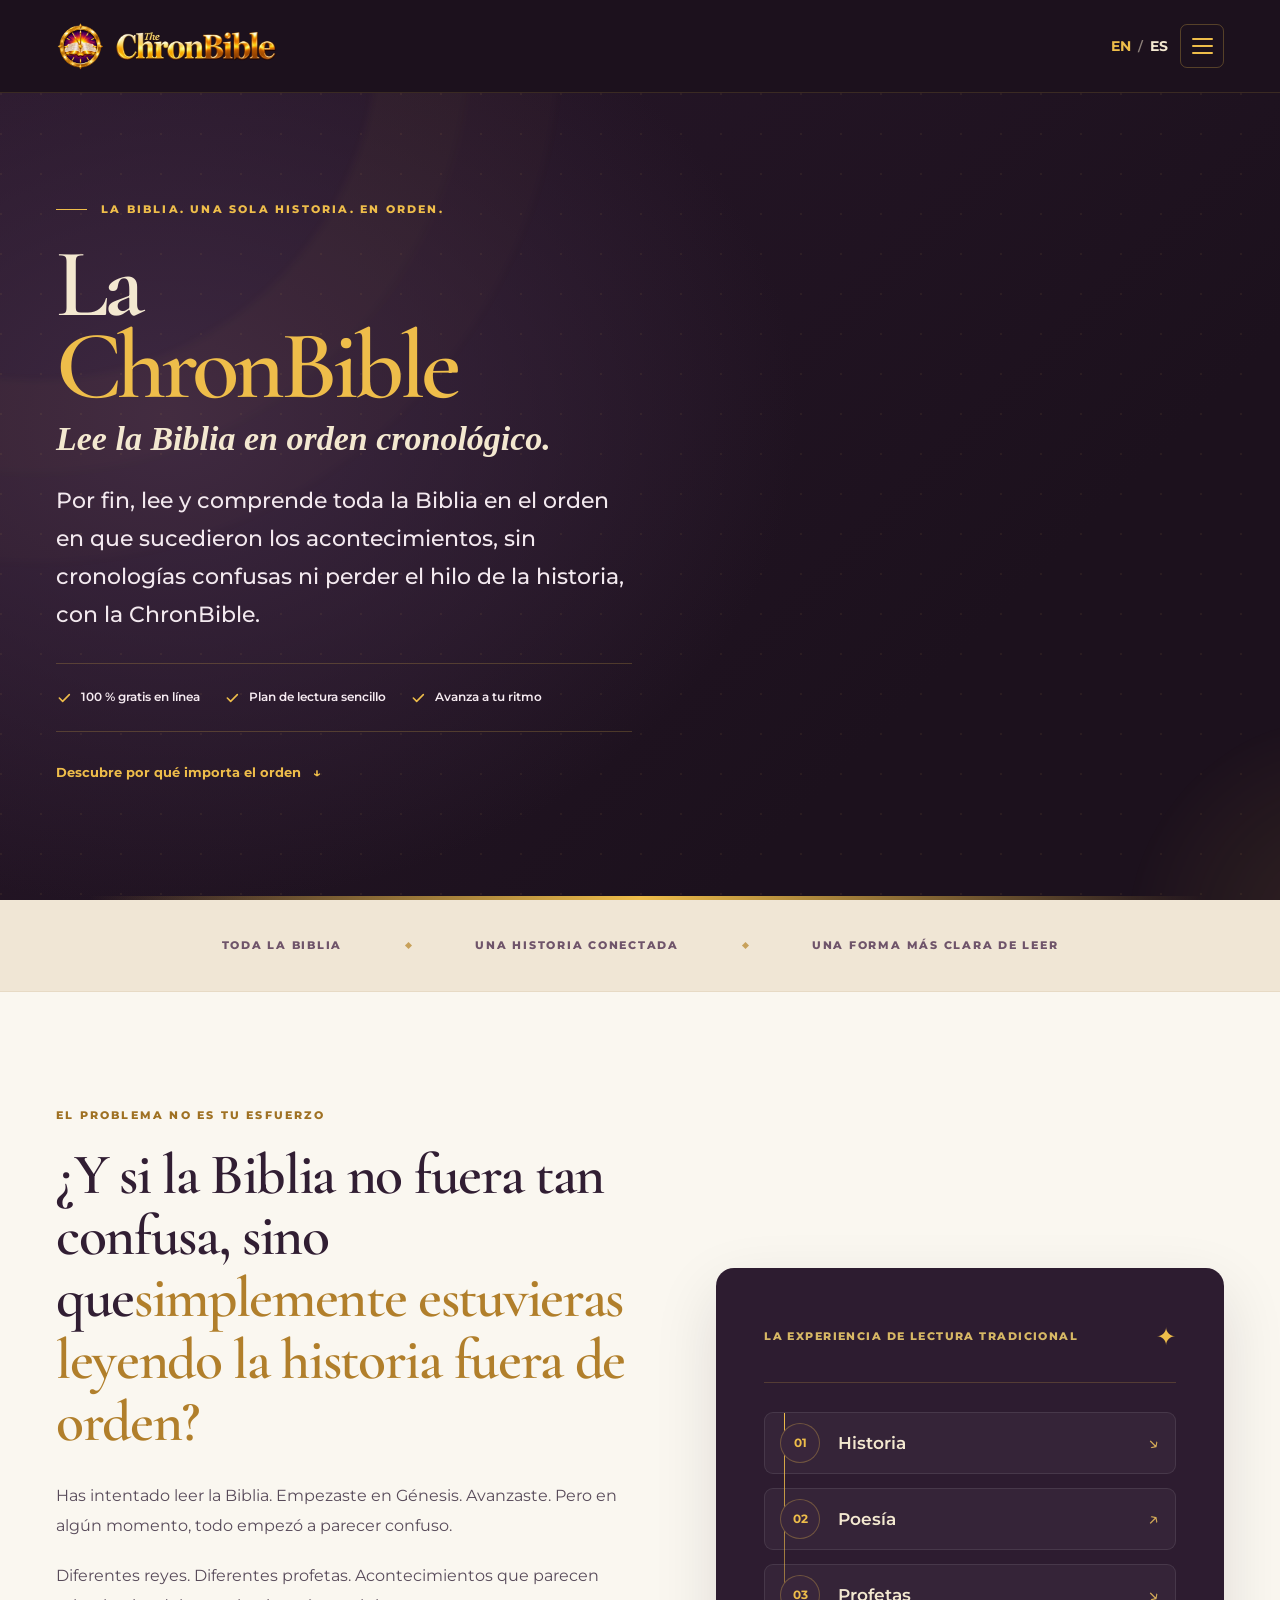
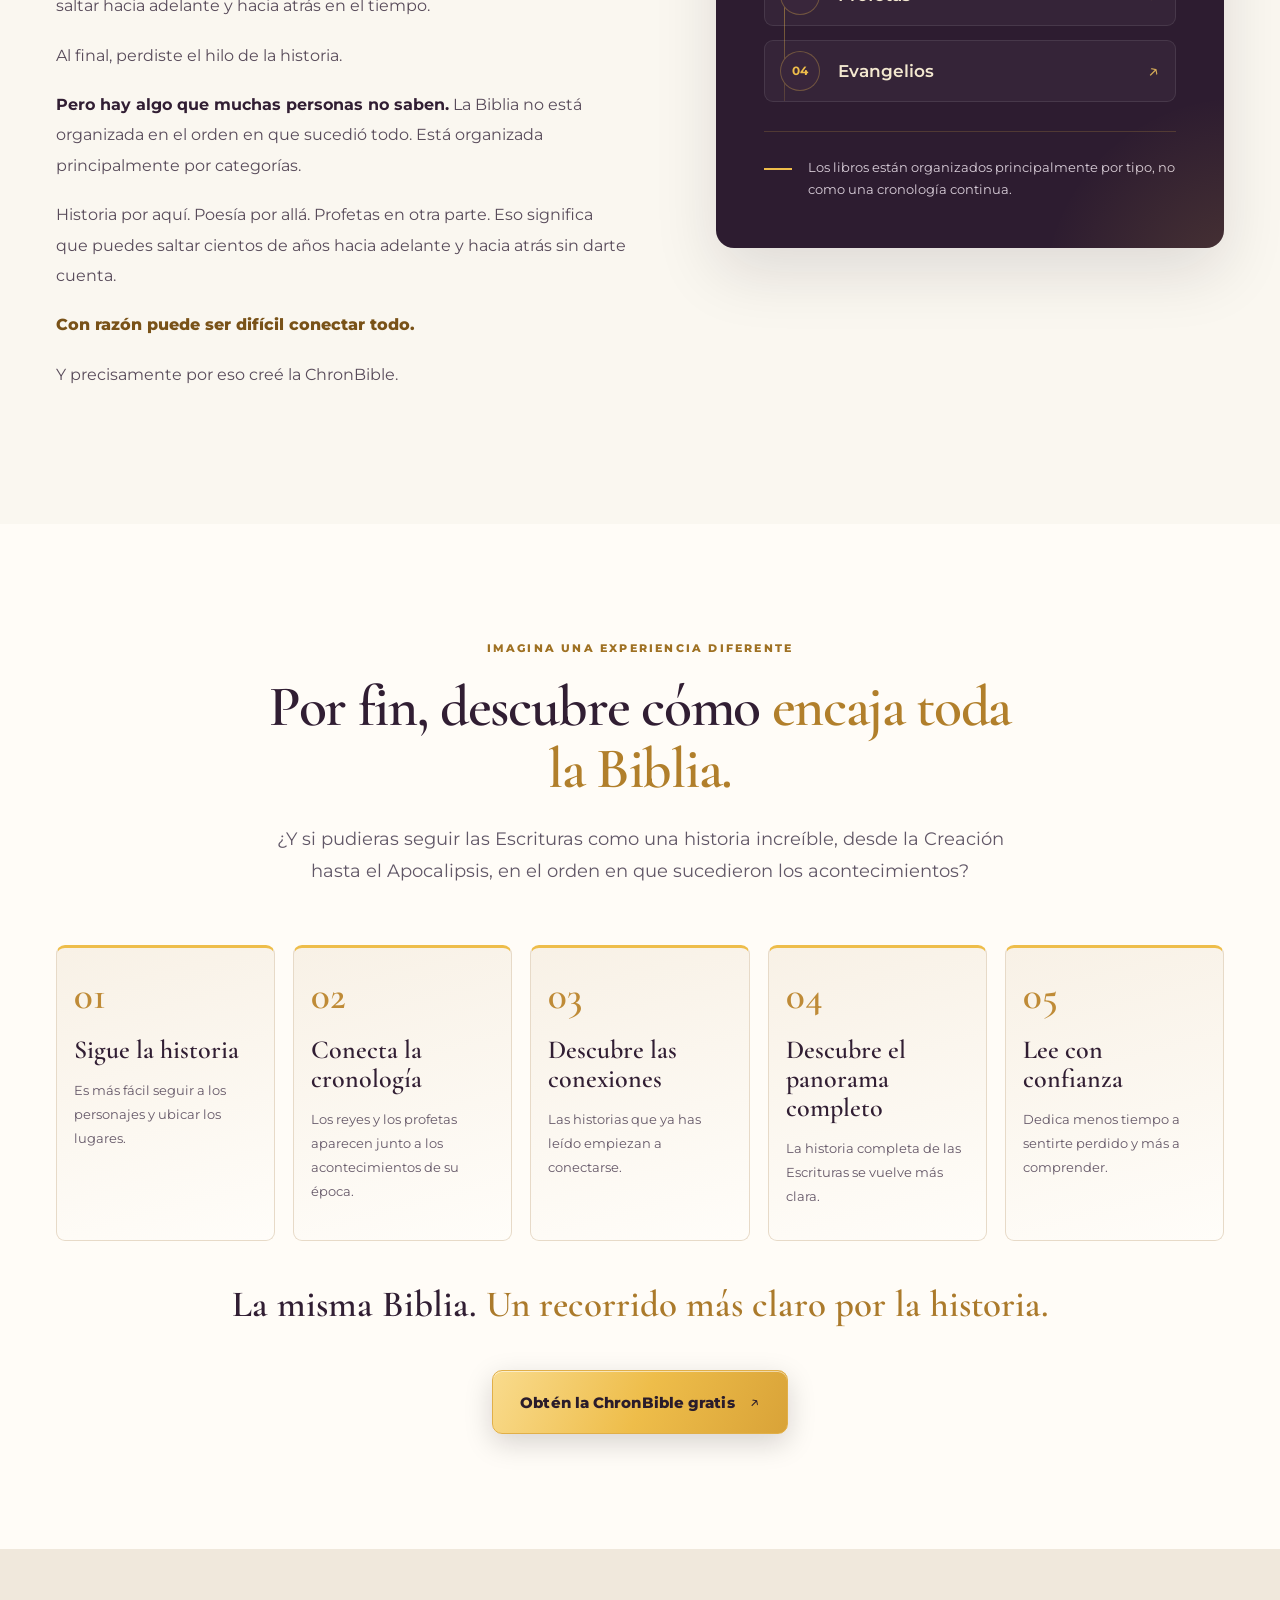
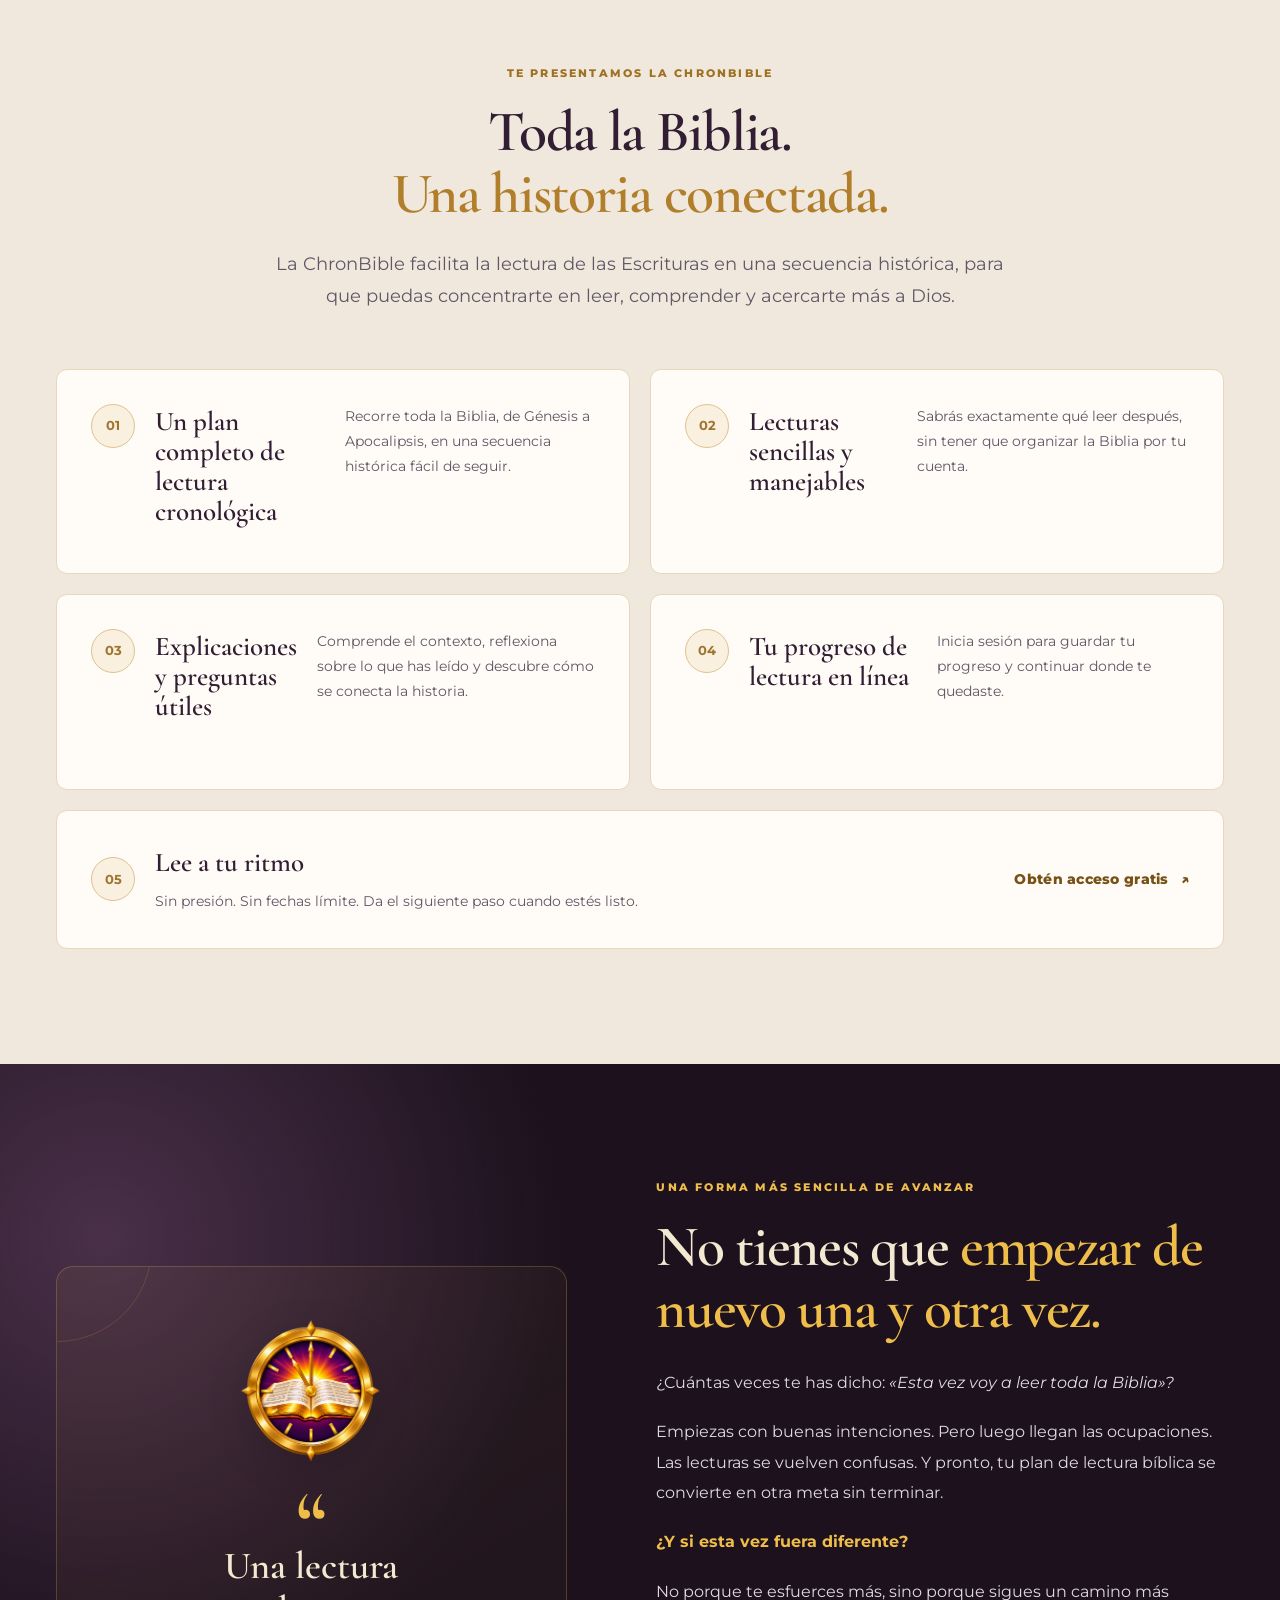
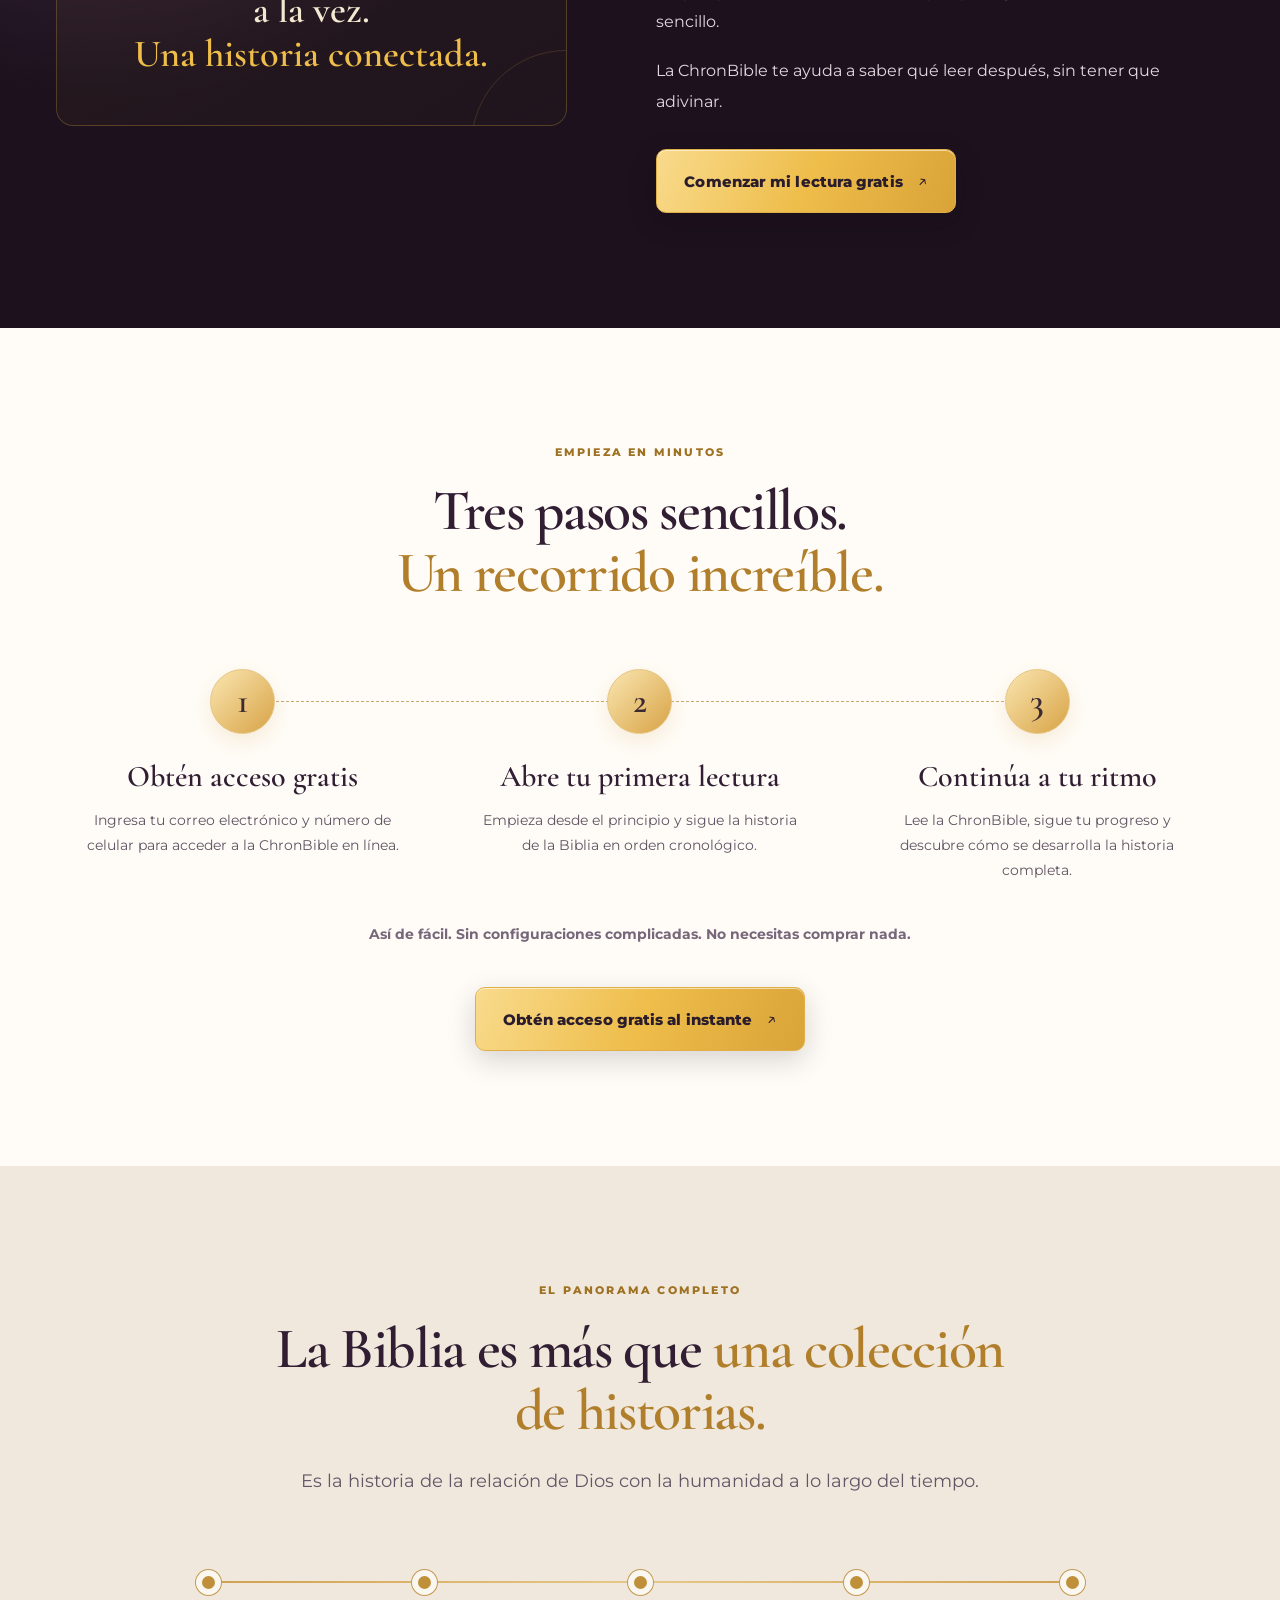
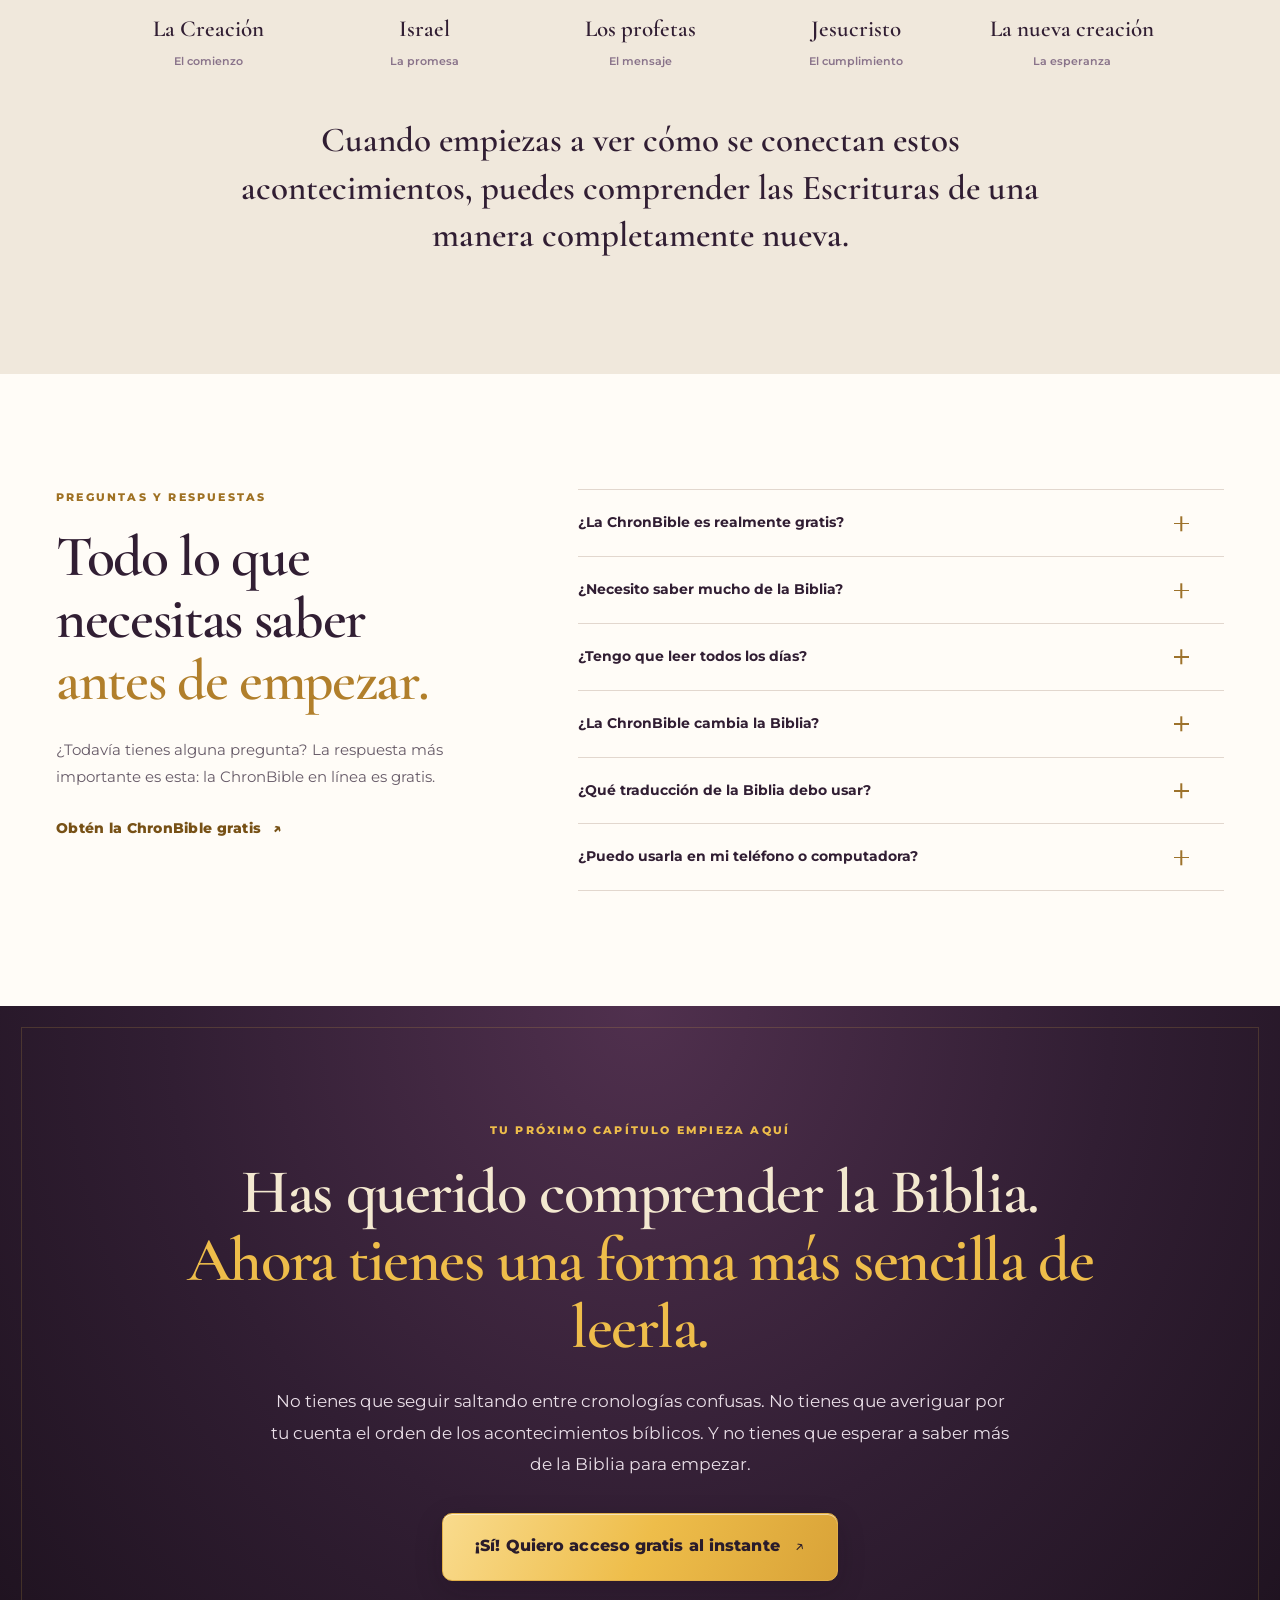
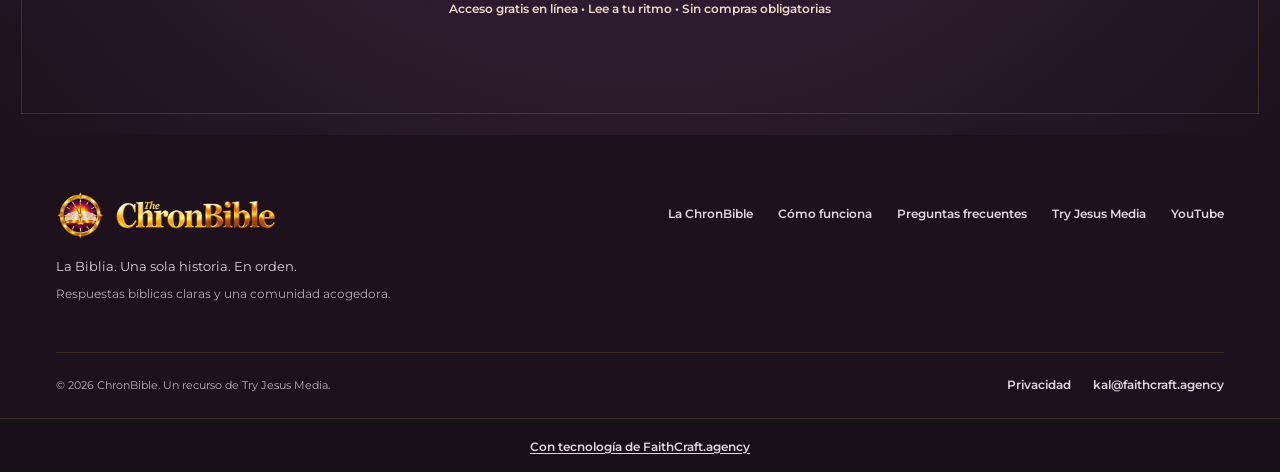
==== commit 58c0c18c: "Add italic Spanish ChronBible subtitle beneath hero title" ====
--- a/es/index.html
+++ b/es/index.html
@@ -55,7 +55,8 @@
       <div class="container hero-grid">
         <div class="hero-copy">
           <p class="eyebrow"><span class="eyebrow-rule"></span> LA BIBLIA. UNA SOLA HISTORIA. EN ORDEN.</p>
-          <h1 id="hero-title">La <span>ChronBible</span></h1>
+          <h1 id="hero-title" style="margin-bottom:10px">La <span>ChronBible</span></h1>
+          <p class="hero-subheading" style="margin:0 0 20px;color:var(--ivory);font:600 clamp(23px,3vw,34px)/1.24 var(--heading)"><em>Lee la Biblia en orden cronológico.</em></p>
           <p class="hero-description">Por fin, lee y comprende toda la Biblia en el orden en que sucedieron los acontecimientos, sin cronologías confusas ni perder el hilo de la historia, con la ChronBible.</p>
           <div class="hero-points" aria-label="Beneficios">
             <span><svg viewBox="0 0 24 24" aria-hidden="true"><path d="m5 12 5 5L20 7"/></svg> 100 % gratis en línea</span>
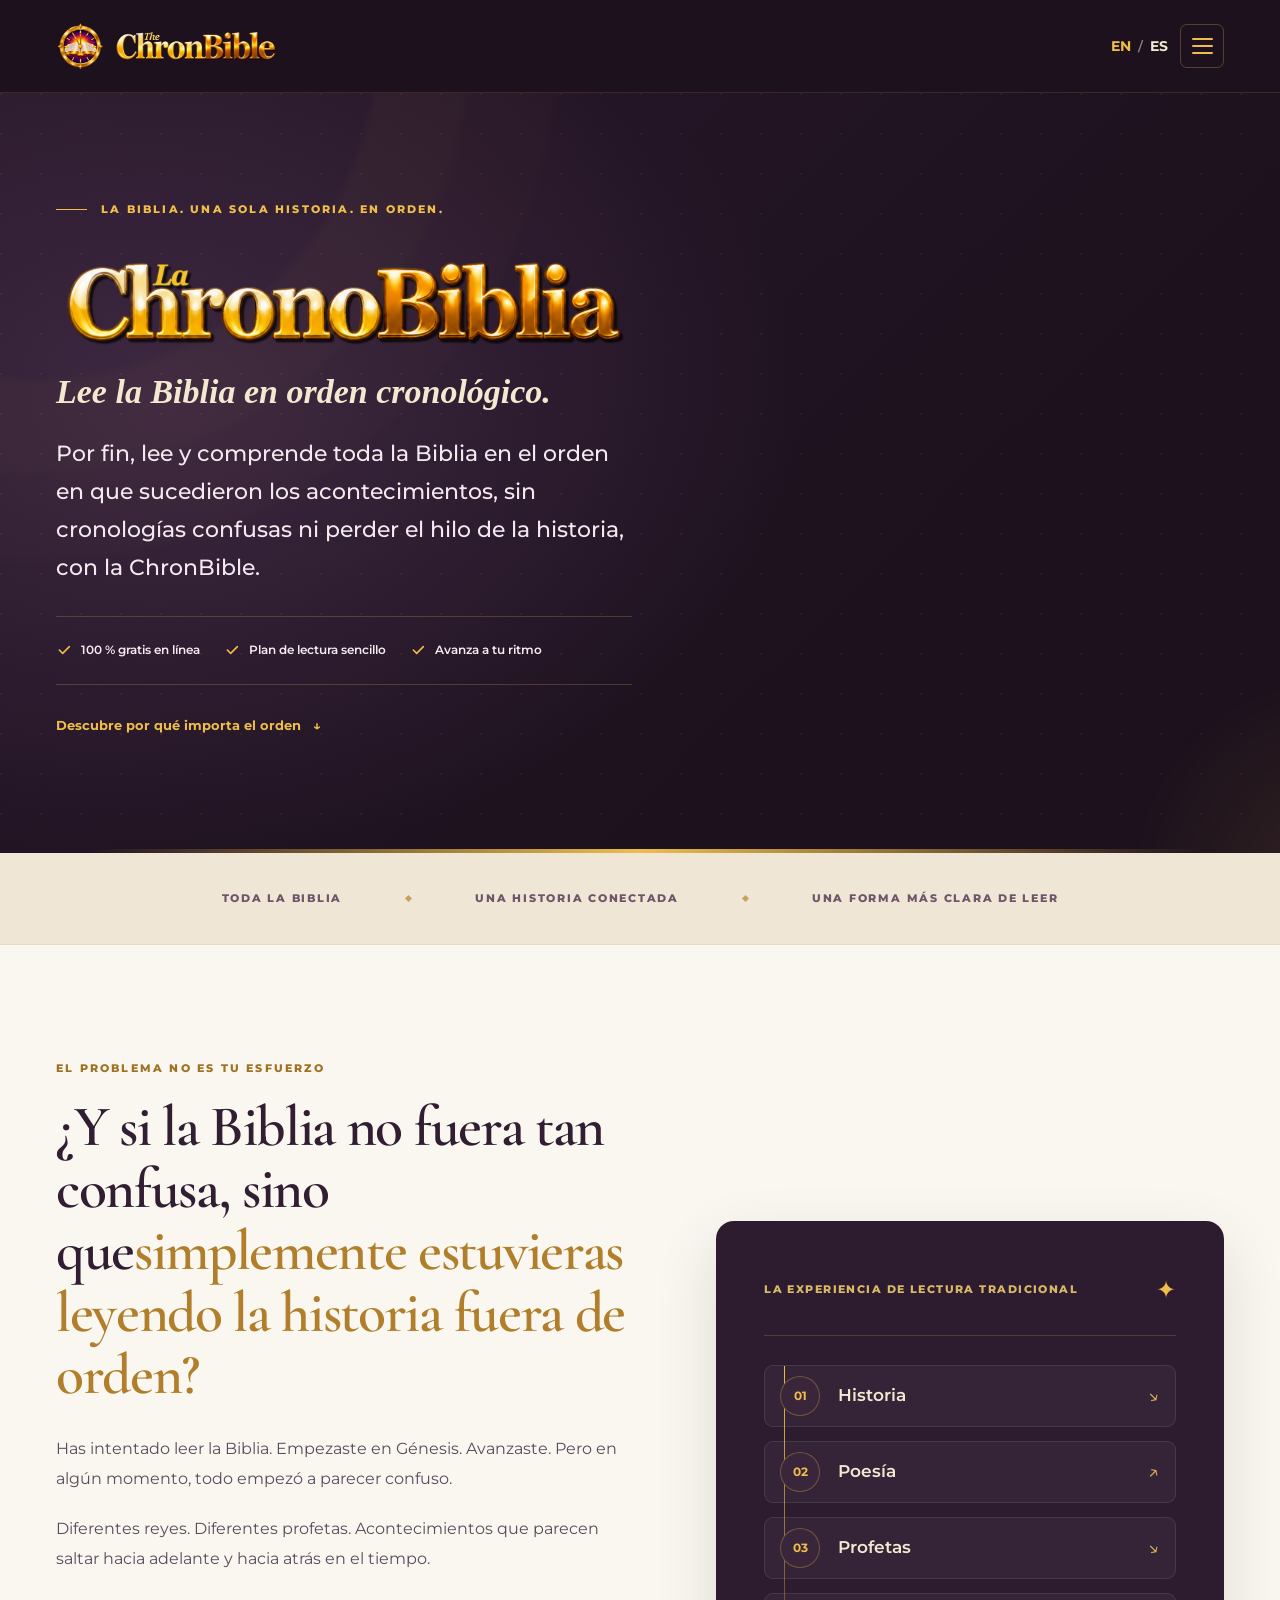
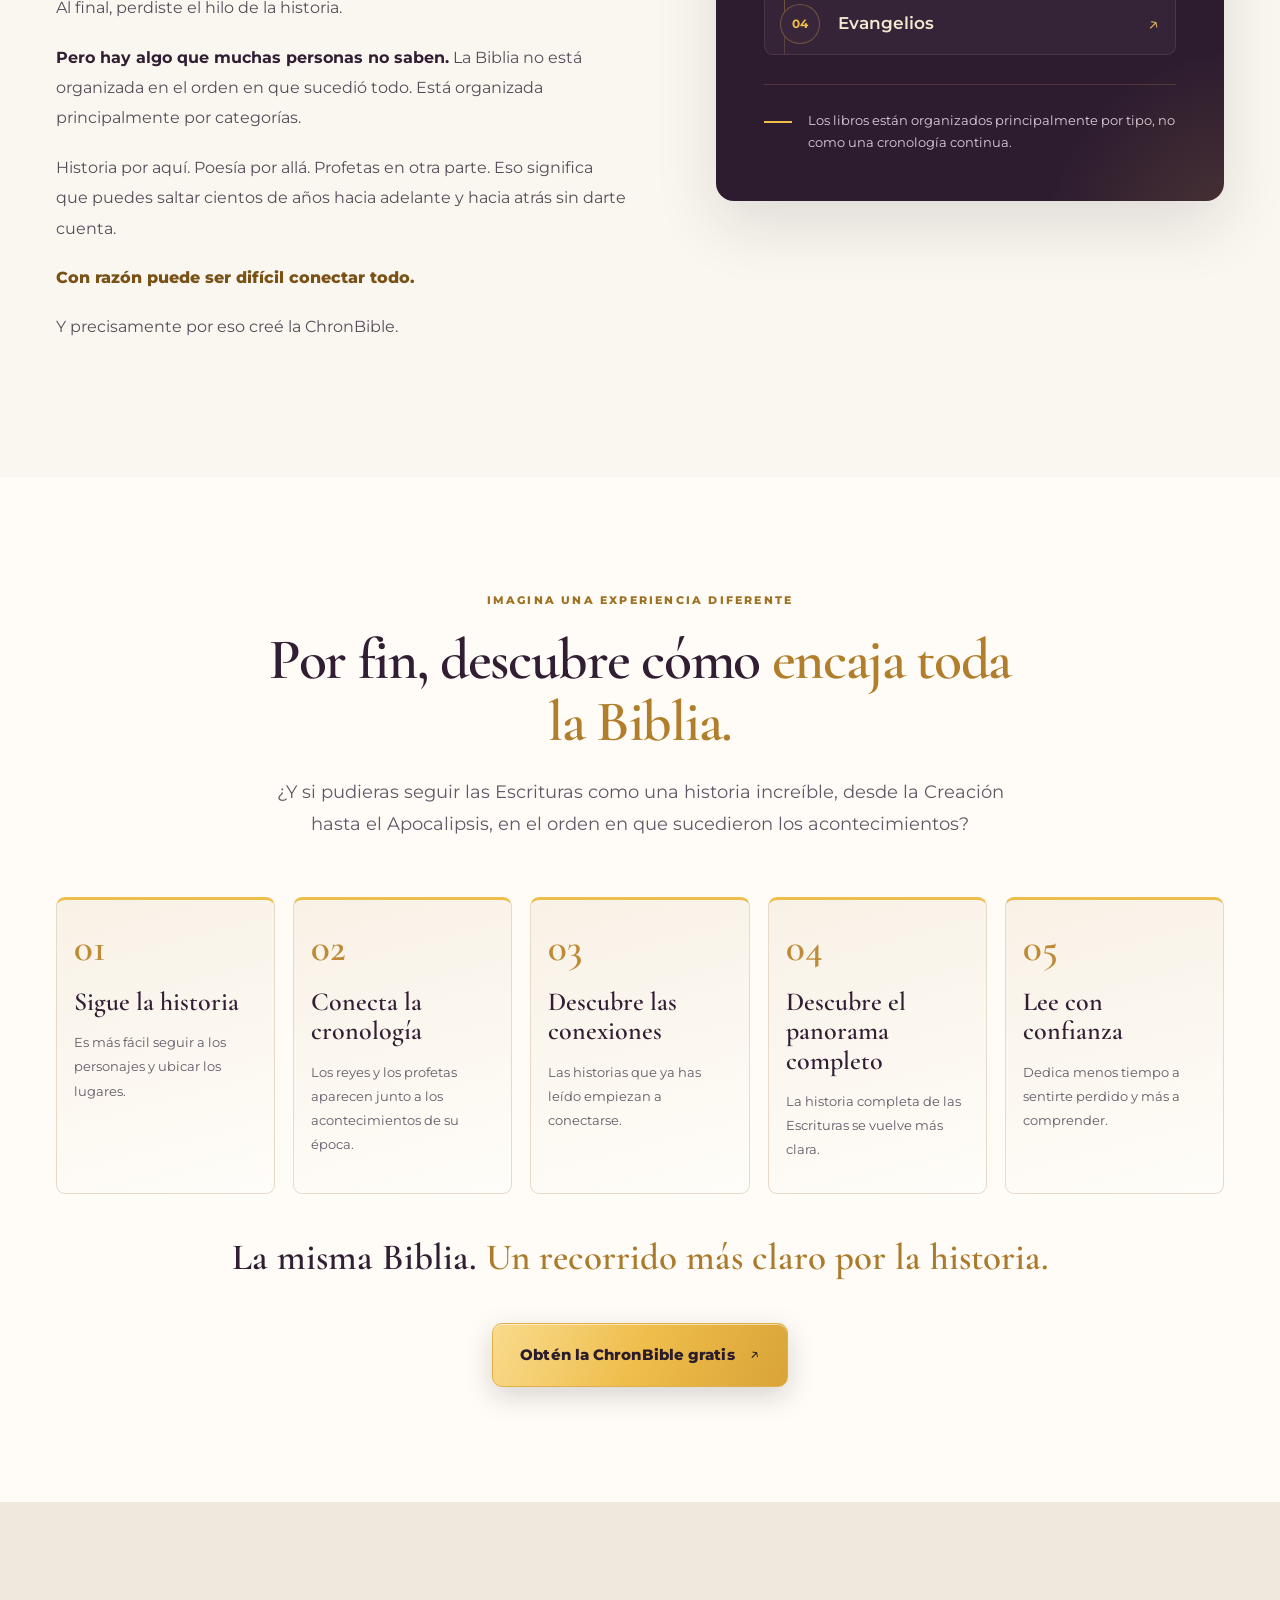
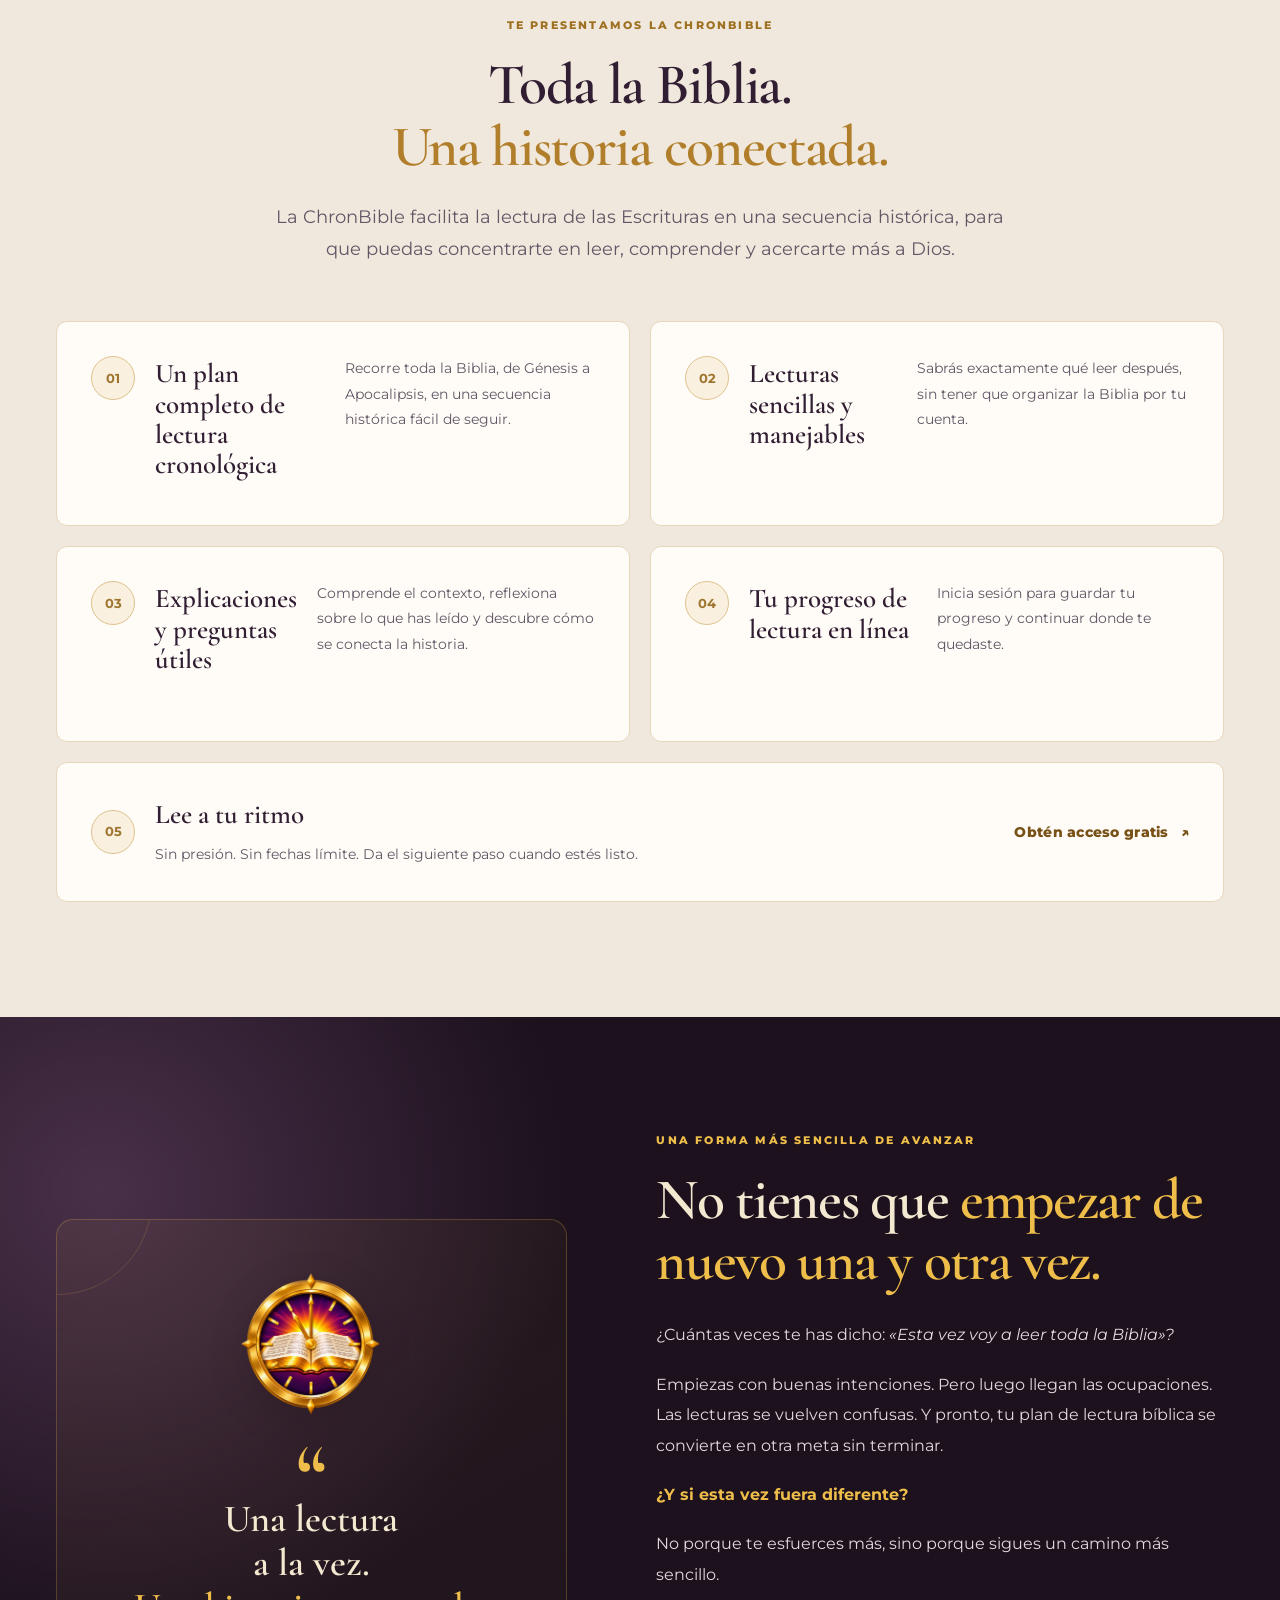
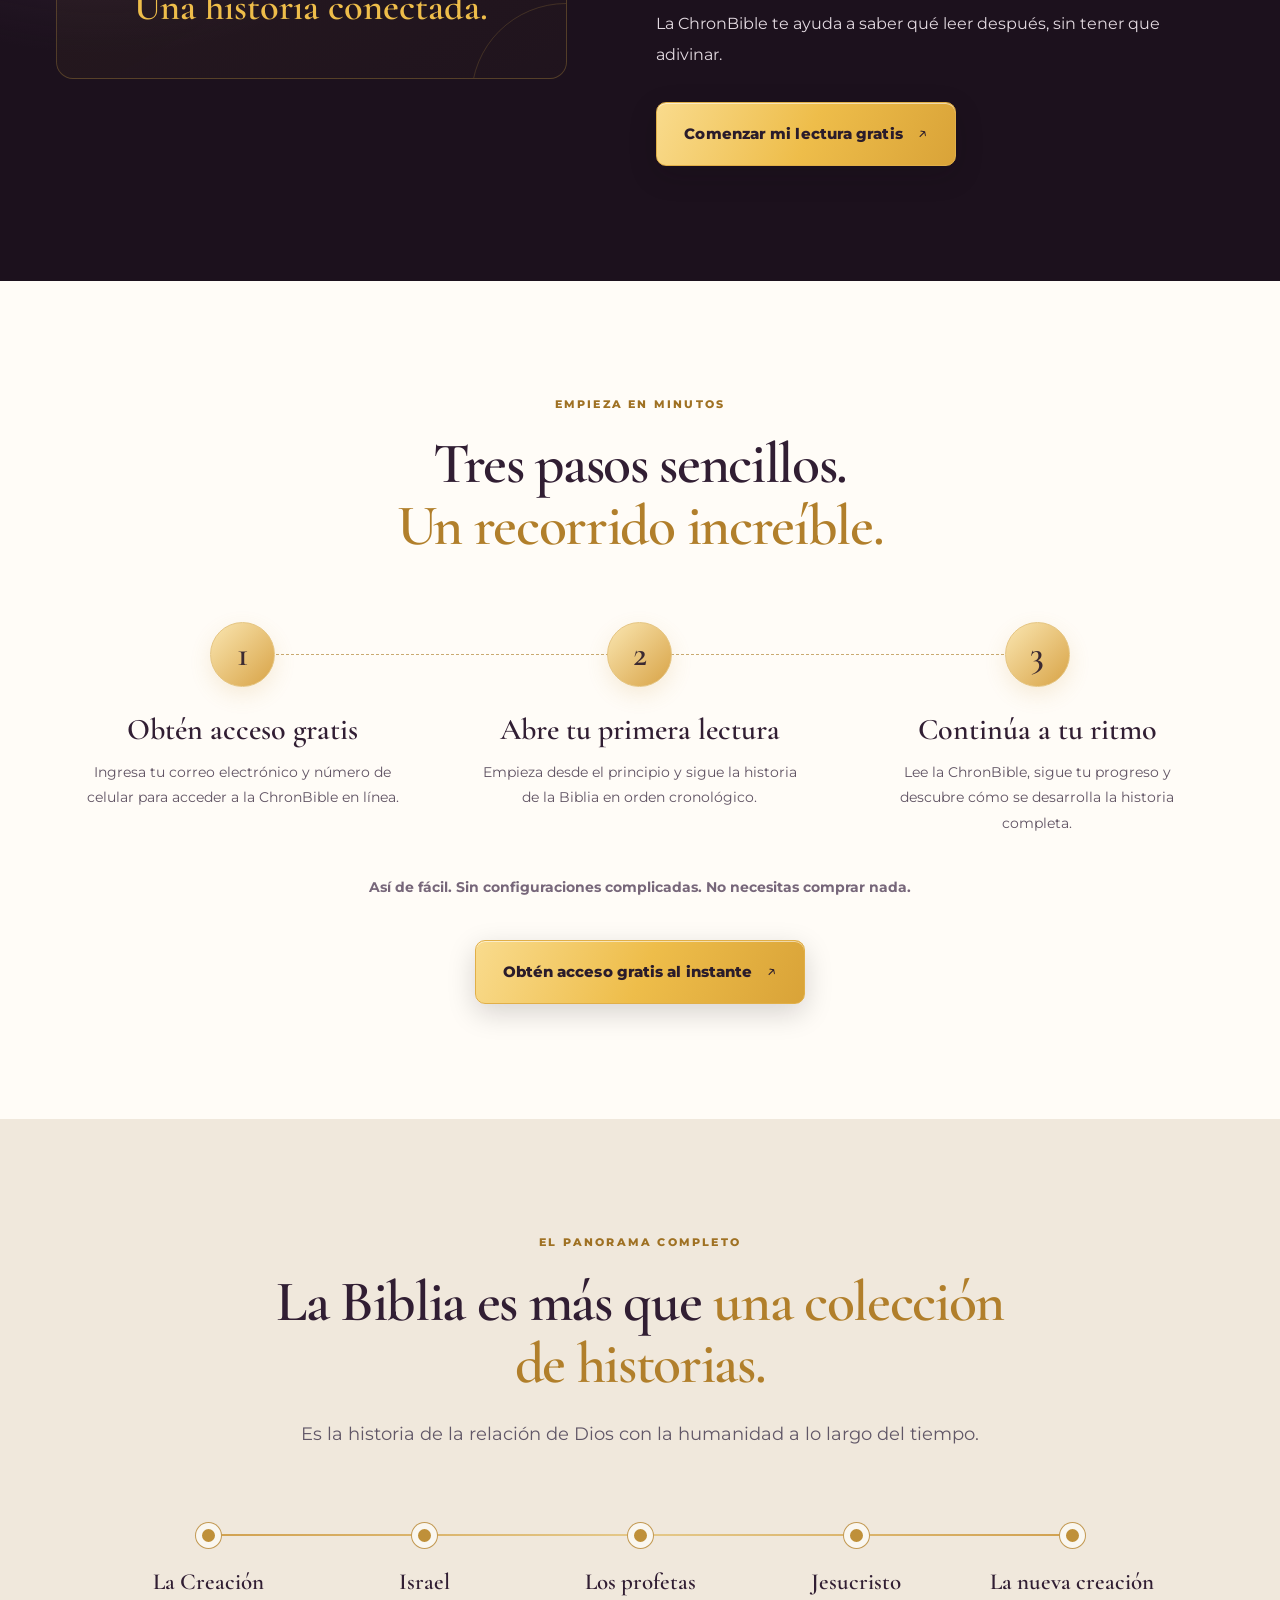
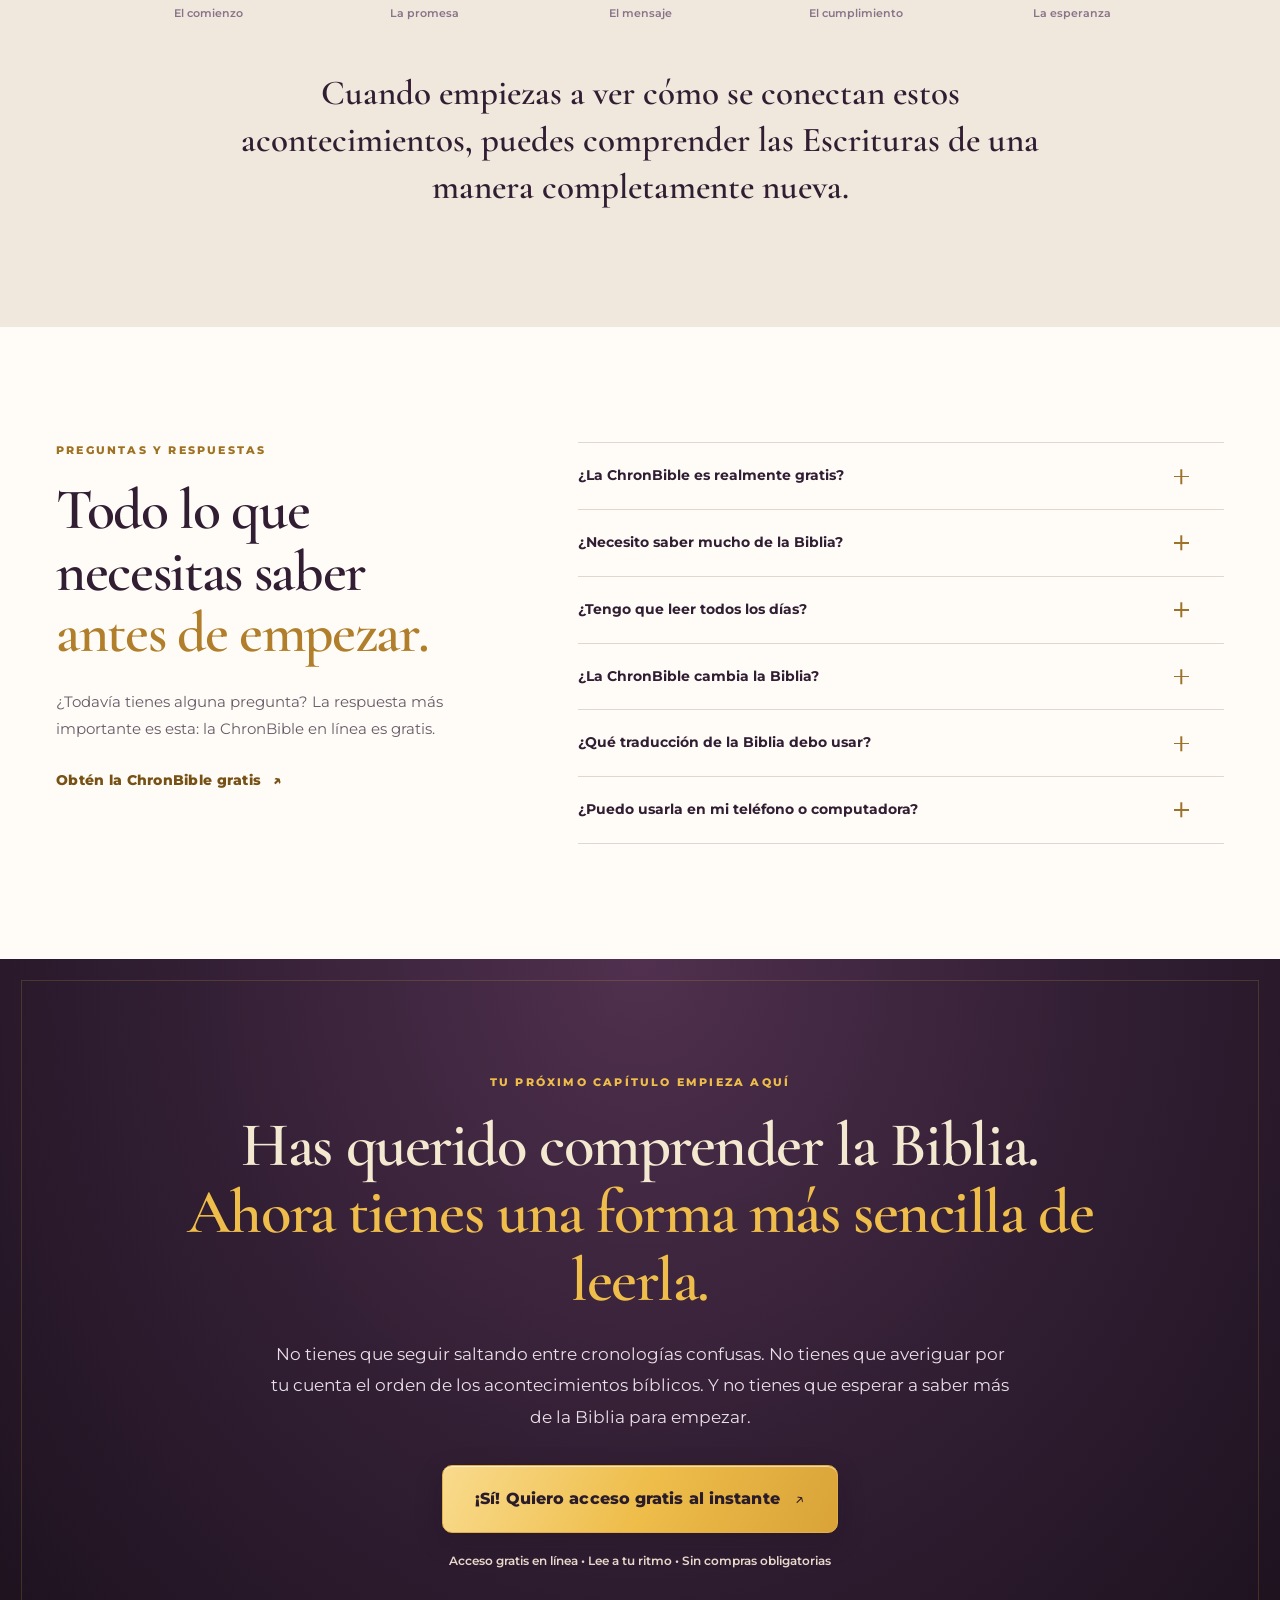
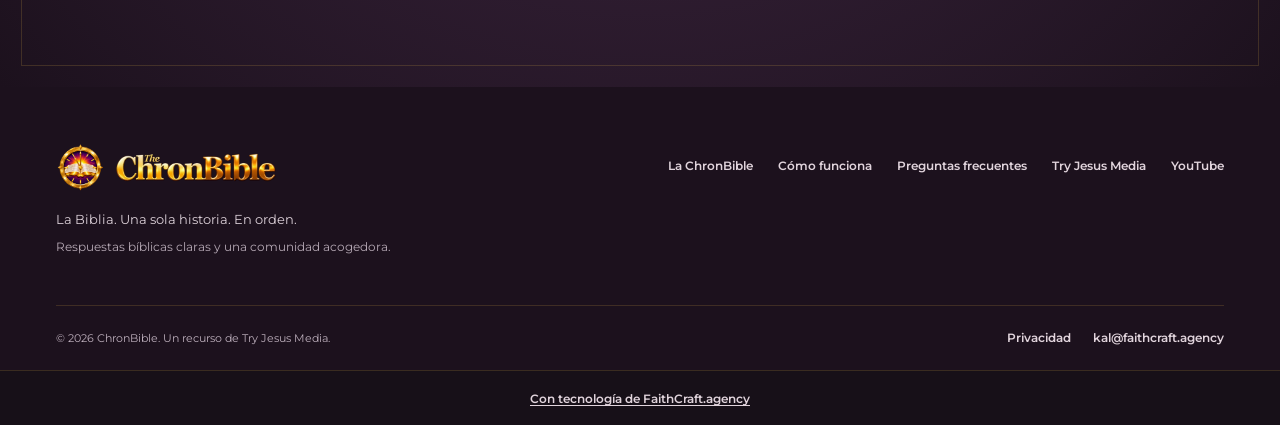
==== commit 49996b67: "Use La ChronoBiblia gold wordmark for Spanish landing title" ====
--- a/es/index.html
+++ b/es/index.html
@@ -55,7 +55,9 @@
       <div class="container hero-grid">
         <div class="hero-copy">
           <p class="eyebrow"><span class="eyebrow-rule"></span> LA BIBLIA. UNA SOLA HISTORIA. EN ORDEN.</p>
-          <h1 id="hero-title" style="margin-bottom:10px">La <span>ChronBible</span></h1>
+          <h1 id="hero-title" class="hero-wordmark" style="margin-bottom:10px">
+            <img src="/assets/chronobiblia-wordmark-hero-20261127.png" width="1920" height="500" alt="La ChronoBiblia" fetchpriority="high">
+          </h1>
           <p class="hero-subheading" style="margin:0 0 20px;color:var(--ivory);font:600 clamp(23px,3vw,34px)/1.24 var(--heading)"><em>Lee la Biblia en orden cronológico.</em></p>
           <p class="hero-description">Por fin, lee y comprende toda la Biblia en el orden en que sucedieron los acontecimientos, sin cronologías confusas ni perder el hilo de la historia, con la ChronBible.</p>
           <div class="hero-points" aria-label="Beneficios">
@@ -369,4 +371,4 @@
 
   </script>
 </body>
-</html>+</html>
